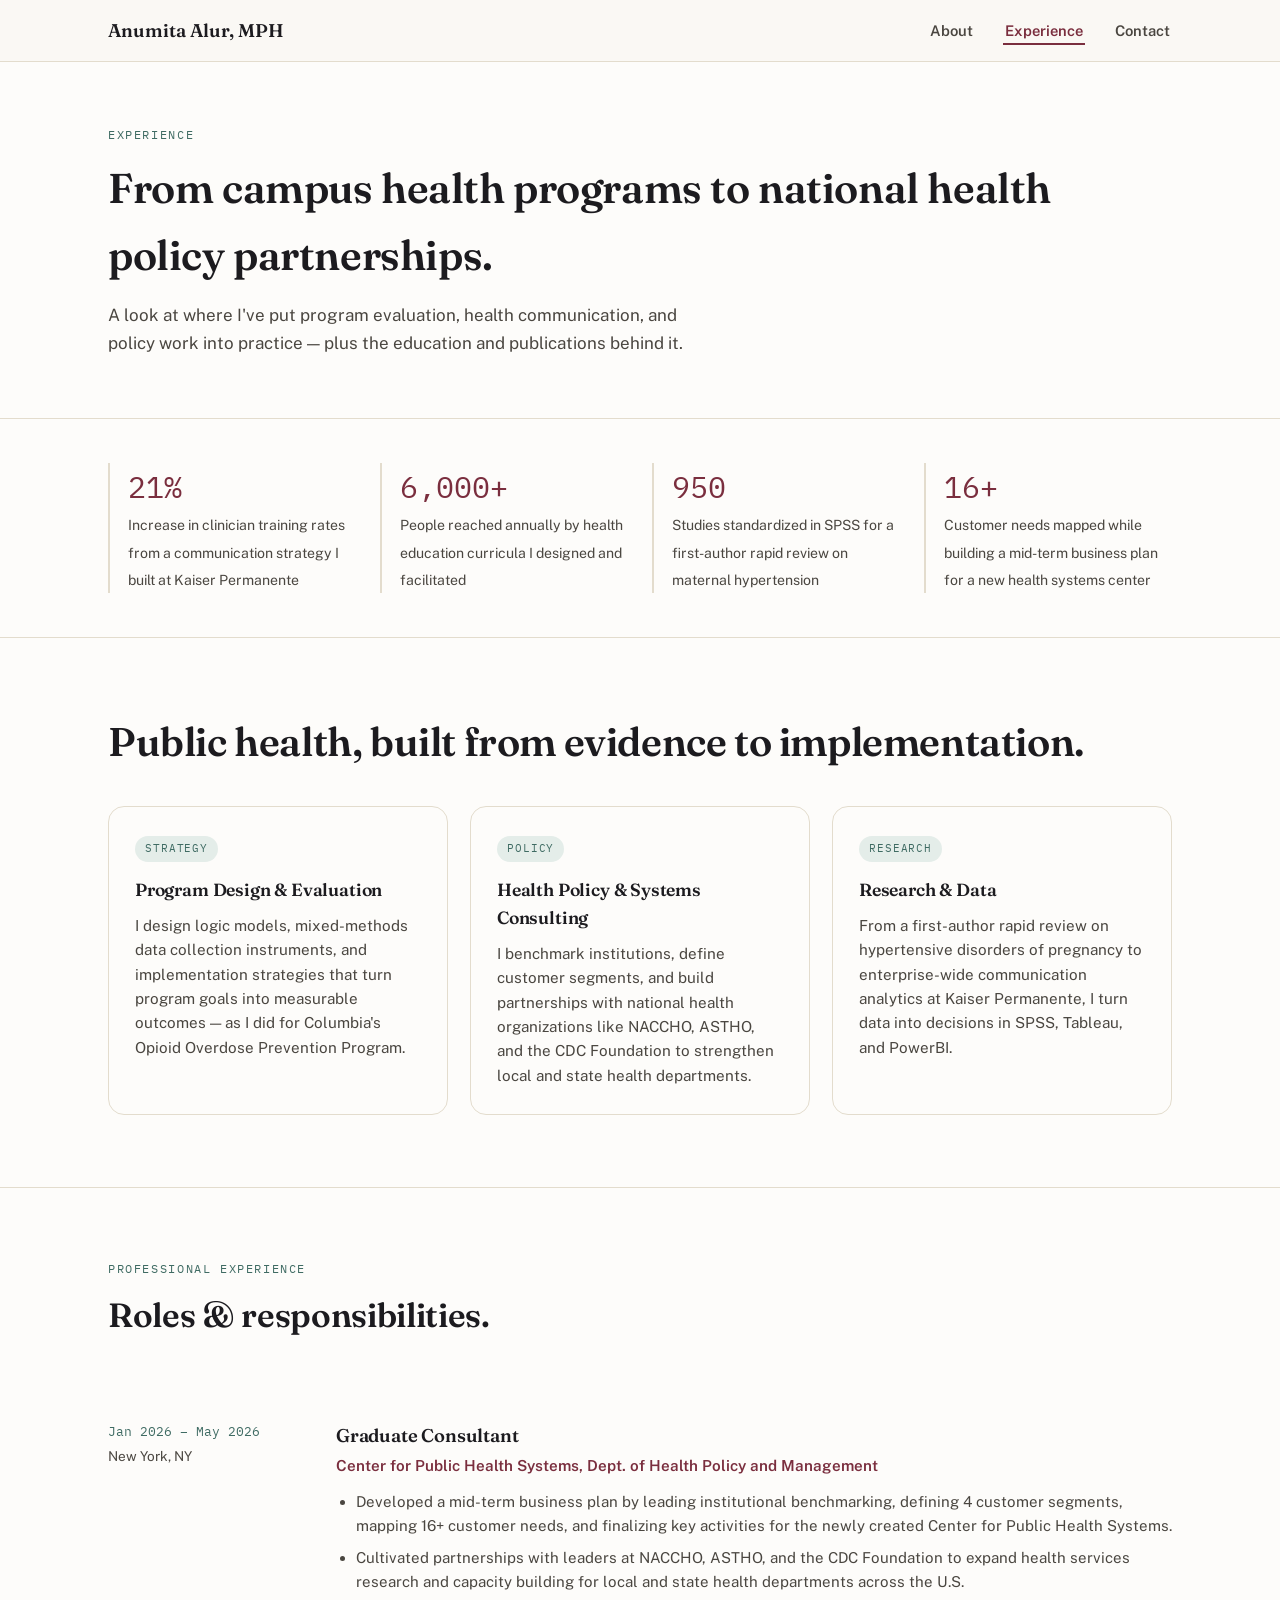
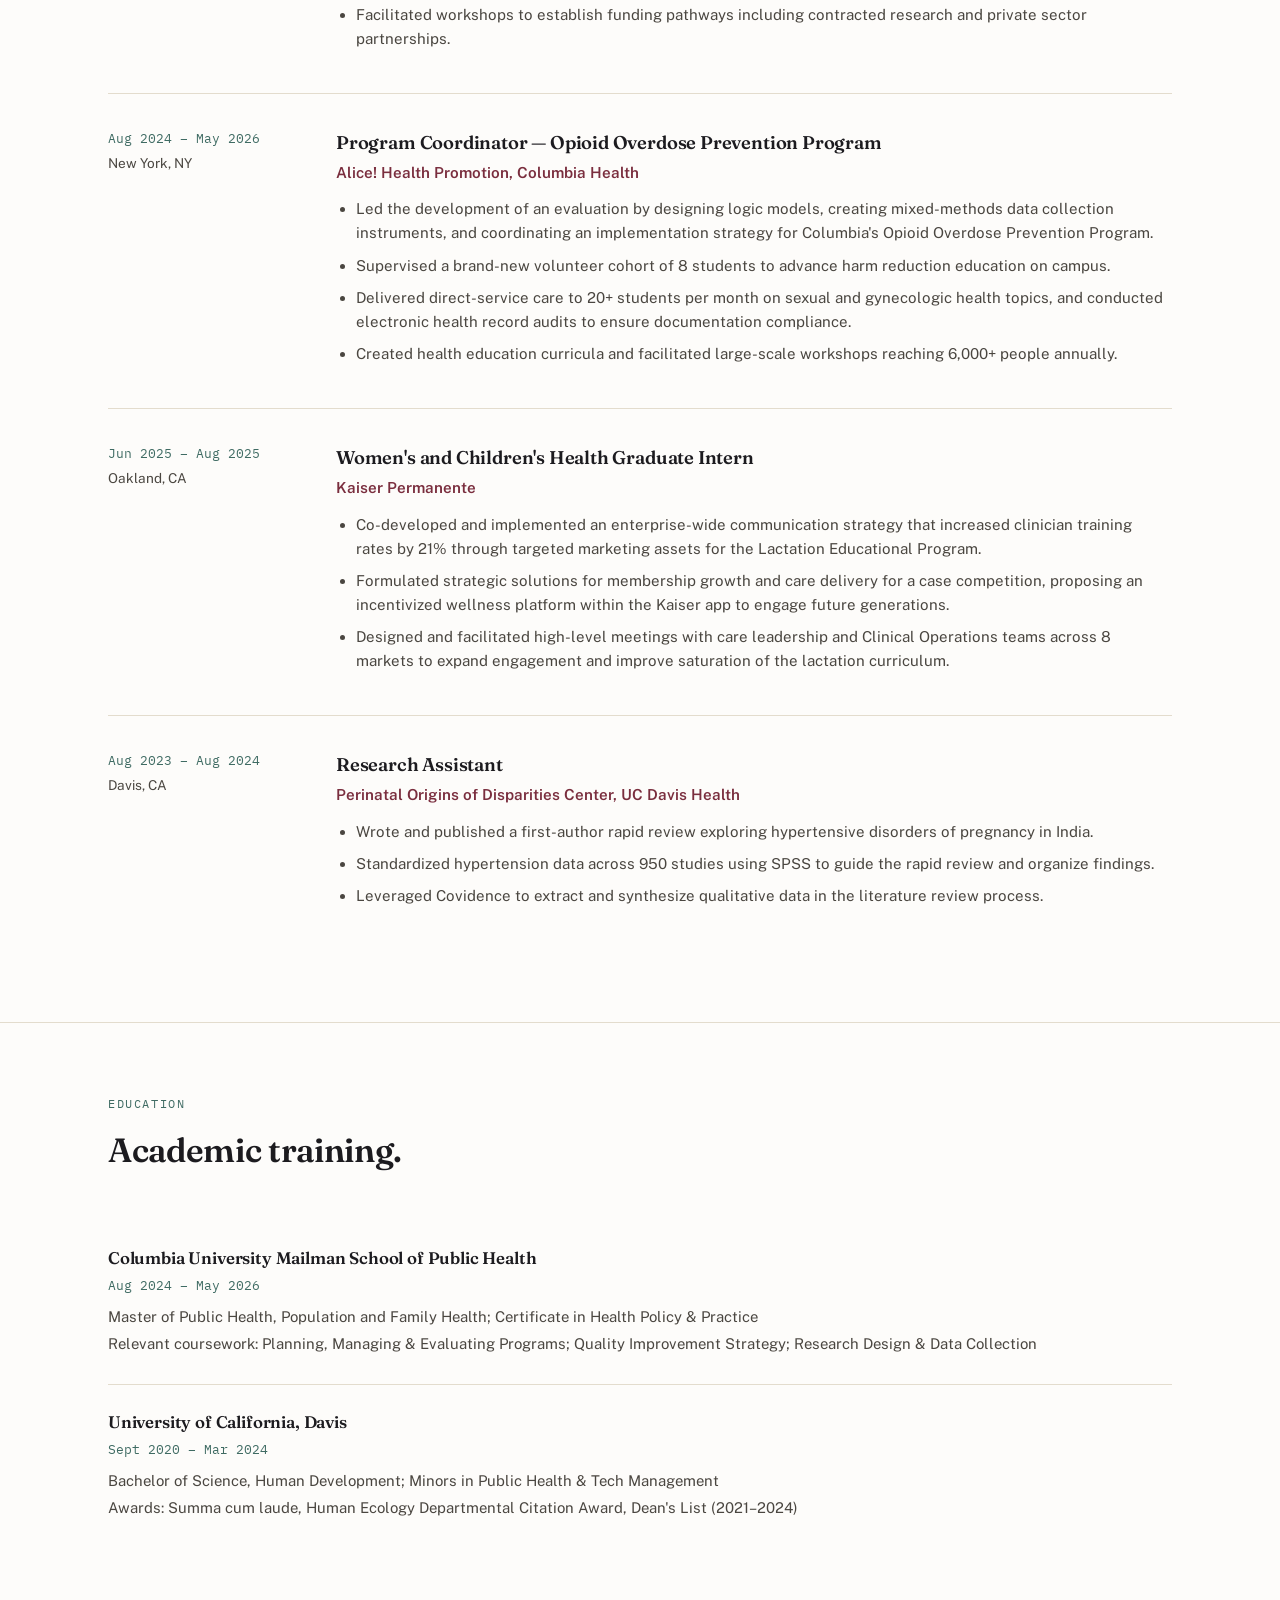
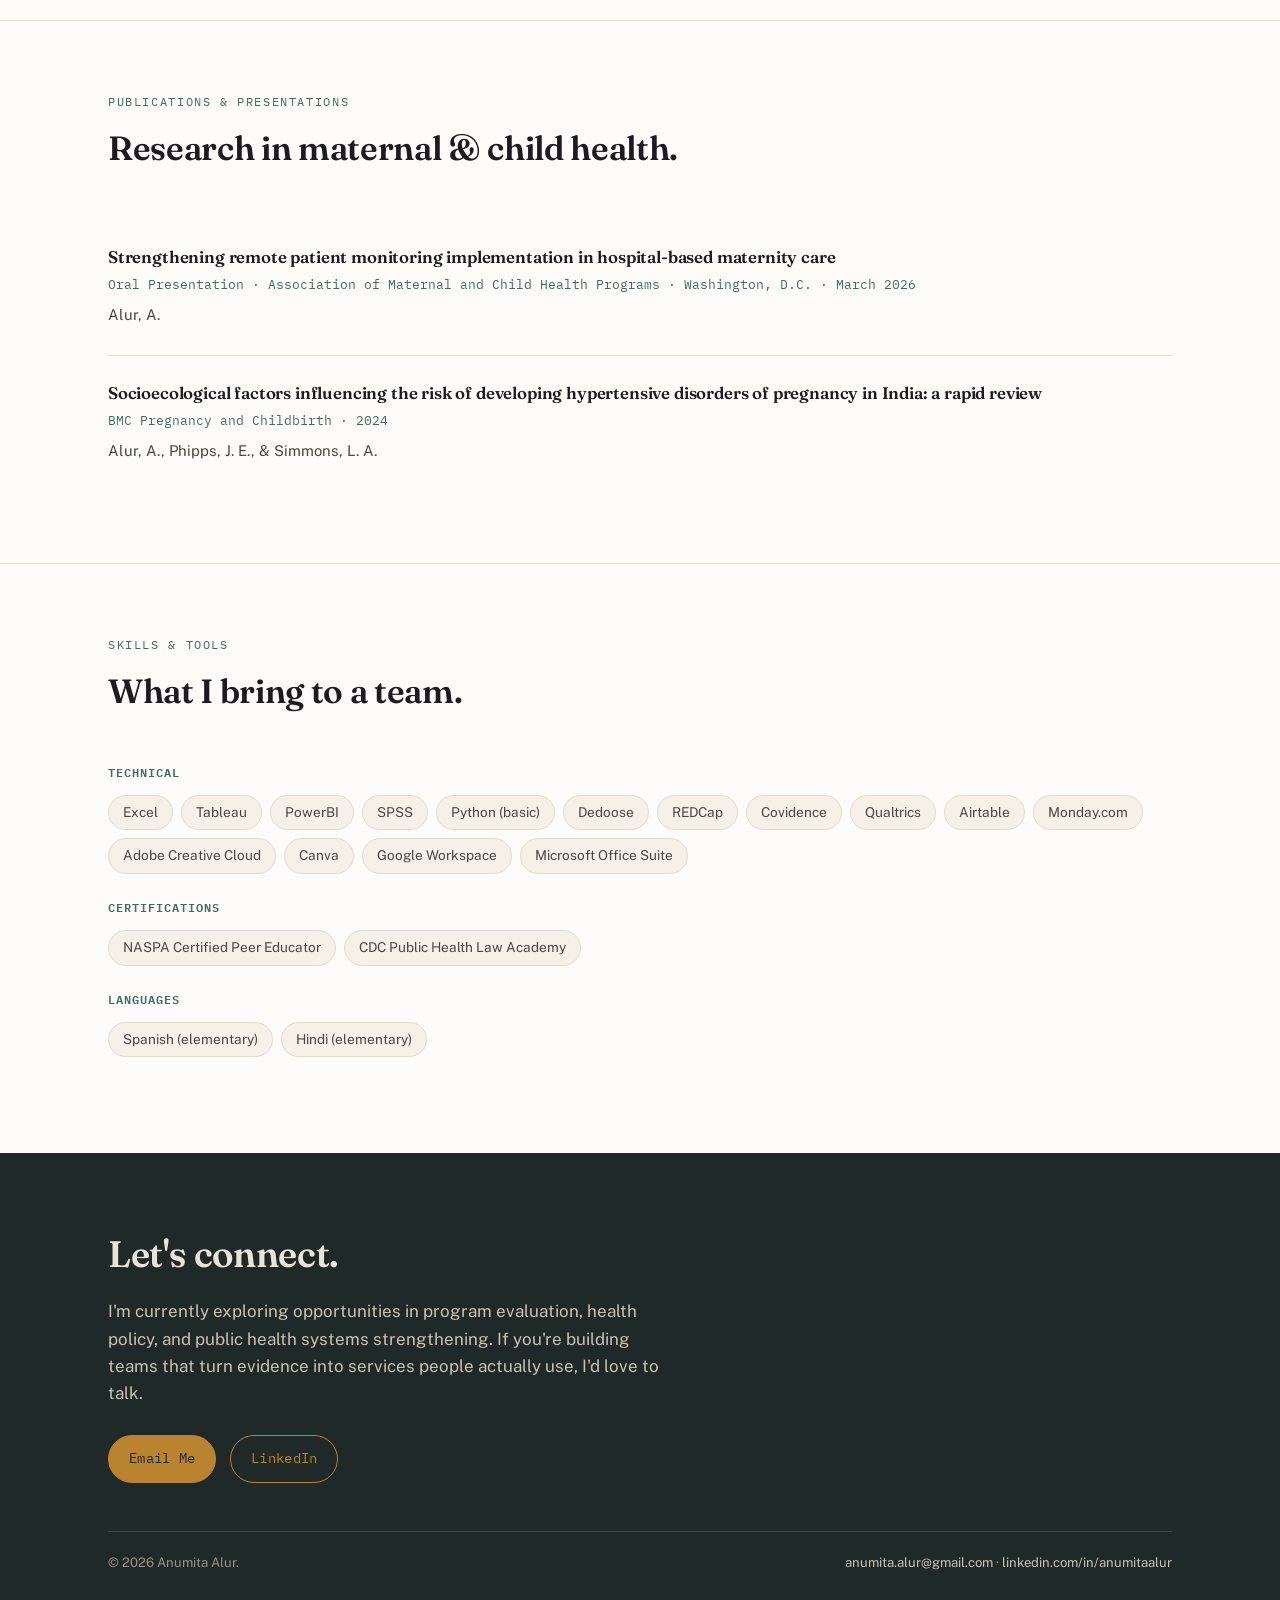
==== experience.html @ 9e7f64c1 "About section changes" ====
<!DOCTYPE html>
<html lang="en">
<head>
<meta charset="UTF-8">
<meta name="viewport" content="width=device-width, initial-scale=1">
<title>Experience | Anumita Alur, MPH</title>
<meta name="description" content="Experience, education, and publications of Anumita Alur, MPH — health policy consulting, program evaluation, and maternal &amp; child health research.">
<link rel="preconnect" href="https://fonts.googleapis.com">
<link href="https://fonts.googleapis.com/css2?family=Fraunces:opsz,wght@9..144,500;9..144,600;9..144,700&family=Public+Sans:wght@400;500;600;700&family=IBM+Plex+Mono:wght@400;500&display=swap" rel="stylesheet">
<link rel="stylesheet" href="styles.css">
</head>
<body>

<header class="site-header">
  <div class="nav-inner">
    <a class="brand" href="index.html">Anumita Alur, MPH</a>
    <button class="nav-toggle" aria-expanded="false" aria-label="Toggle menu">Menu</button>
    <nav class="main-nav" aria-label="Primary">
      <ul>
        <li><a href="index.html">About</a></li>
        <li><a href="experience.html" aria-current="page">Experience</a></li>
        <li><a href="index.html#connect">Contact</a></li>
      </ul>
    </nav>
  </div>
</header>

<main>

  <section class="page-hero">
    <div class="wrap">
      <span class="eyebrow">Experience</span>
      <h1>From campus health programs to national health policy partnerships.</h1>
      <p>A look at where I've put program evaluation, health communication, and policy work into practice — plus the education and publications behind it.</p>
    </div>
  </section>

  <section class="stat-strip">
    <div class="wrap stat-grid">
      <div class="stat">
        <span class="num">21%</span>
        <span class="label">Increase in clinician training rates from a communication strategy I built at Kaiser Permanente</span>
      </div>
      <div class="stat">
        <span class="num">6,000+</span>
        <span class="label">People reached annually by health education curricula I designed and facilitated</span>
      </div>
      <div class="stat">
        <span class="num">950</span>
        <span class="label">Studies standardized in SPSS for a first-author rapid review on maternal hypertension</span>
      </div>
      <div class="stat">
        <span class="num">16+</span>
        <span class="label">Customer needs mapped while building a mid-term business plan for a new health systems center</span>
      </div>
    </div>
  </section>

  <section class="block">
    <div class="wrap">
      <h2 class="section-title">Public health, built from evidence to implementation.</h2>
      <div class="card-grid" style="margin-top:32px;">
        <div class="card">
          <span class="tag">Strategy</span>
          <h3>Program Design &amp; Evaluation</h3>
          <p>I design logic models, mixed-methods data collection instruments, and implementation strategies that turn program goals into measurable outcomes — as I did for Columbia's Opioid Overdose Prevention Program.</p>
        </div>
        <div class="card">
          <span class="tag">Policy</span>
          <h3>Health Policy &amp; Systems Consulting</h3>
          <p>I benchmark institutions, define customer segments, and build partnerships with national health organizations like NACCHO, ASTHO, and the CDC Foundation to strengthen local and state health departments.</p>
        </div>
        <div class="card">
          <span class="tag">Research</span>
          <h3>Research &amp; Data</h3>
          <p>From a first-author rapid review on hypertensive disorders of pregnancy to enterprise-wide communication analytics at Kaiser Permanente, I turn data into decisions in SPSS, Tableau, and PowerBI.</p>
        </div>
      </div>
    </div>
  </section>

  <section class="block">
    <div class="wrap">
      <div class="block-head">
        <span class="eyebrow">Professional Experience</span>
        <h2>Roles &amp; responsibilities.</h2>
      </div>

      <div class="timeline">

        <div class="role">
          <div>
            <div class="when">Jan 2026 – May 2026</div>
            <div class="where">New York, NY</div>
          </div>
          <div>
            <h3>Graduate Consultant</h3>
            <div class="org">Center for Public Health Systems, Dept. of Health Policy and Management</div>
            <ul>
              <li>Developed a mid-term business plan by leading institutional benchmarking, defining 4 customer segments, mapping 16+ customer needs, and finalizing key activities for the newly created Center for Public Health Systems.</li>
              <li>Cultivated partnerships with leaders at NACCHO, ASTHO, and the CDC Foundation to expand health services research and capacity building for local and state health departments across the U.S.</li>
              <li>Facilitated workshops to establish funding pathways including contracted research and private sector partnerships.</li>
            </ul>
          </div>
        </div>

        <div class="role">
          <div>
            <div class="when">Aug 2024 – May 2026</div>
            <div class="where">New York, NY</div>
          </div>
          <div>
            <h3>Program Coordinator — Opioid Overdose Prevention Program</h3>
            <div class="org">Alice! Health Promotion, Columbia Health</div>
            <ul>
              <li>Led the development of an evaluation by designing logic models, creating mixed-methods data collection instruments, and coordinating an implementation strategy for Columbia's Opioid Overdose Prevention Program.</li>
              <li>Supervised a brand-new volunteer cohort of 8 students to advance harm reduction education on campus.</li>
              <li>Delivered direct-service care to 20+ students per month on sexual and gynecologic health topics, and conducted electronic health record audits to ensure documentation compliance.</li>
              <li>Created health education curricula and facilitated large-scale workshops reaching 6,000+ people annually.</li>
            </ul>
          </div>
        </div>

        <div class="role">
          <div>
            <div class="when">Jun 2025 – Aug 2025</div>
            <div class="where">Oakland, CA</div>
          </div>
          <div>
            <h3>Women's and Children's Health Graduate Intern</h3>
            <div class="org">Kaiser Permanente</div>
            <ul>
              <li>Co-developed and implemented an enterprise-wide communication strategy that increased clinician training rates by 21% through targeted marketing assets for the Lactation Educational Program.</li>
              <li>Formulated strategic solutions for membership growth and care delivery for a case competition, proposing an incentivized wellness platform within the Kaiser app to engage future generations.</li>
              <li>Designed and facilitated high-level meetings with care leadership and Clinical Operations teams across 8 markets to expand engagement and improve saturation of the lactation curriculum.</li>
            </ul>
          </div>
        </div>

        <div class="role">
          <div>
            <div class="when">Aug 2023 – Aug 2024</div>
            <div class="where">Davis, CA</div>
          </div>
          <div>
            <h3>Research Assistant</h3>
            <div class="org">Perinatal Origins of Disparities Center, UC Davis Health</div>
            <ul>
              <li>Wrote and published a first-author rapid review exploring hypertensive disorders of pregnancy in India.</li>
              <li>Standardized hypertension data across 950 studies using SPSS to guide the rapid review and organize findings.</li>
              <li>Leveraged Covidence to extract and synthesize qualitative data in the literature review process.</li>
            </ul>
          </div>
        </div>

      </div>
    </div>
  </section>

  <section class="block">
    <div class="wrap">
      <div class="block-head">
        <span class="eyebrow">Education</span>
        <h2>Academic training.</h2>
      </div>

      <div class="edu-card">
        <h3>Columbia University Mailman School of Public Health</h3>
        <div class="meta">Aug 2024 – May 2026</div>
        <p>Master of Public Health, Population and Family Health; Certificate in Health Policy &amp; Practice</p>
        <p>Relevant coursework: Planning, Managing &amp; Evaluating Programs; Quality Improvement Strategy; Research Design &amp; Data Collection</p>
      </div>

      <div class="edu-card">
        <h3>University of California, Davis</h3>
        <div class="meta">Sept 2020 – Mar 2024</div>
        <p>Bachelor of Science, Human Development; Minors in Public Health &amp; Tech Management</p>
        <p>Awards: Summa cum laude, Human Ecology Departmental Citation Award, Dean's List (2021–2024)</p>
      </div>
    </div>
  </section>

  <section class="block">
    <div class="wrap">
      <div class="block-head">
        <span class="eyebrow">Publications &amp; Presentations</span>
        <h2>Research in maternal &amp; child health.</h2>
      </div>

      <div class="pub-card">
        <h3>Strengthening remote patient monitoring implementation in hospital-based maternity care</h3>
        <div class="meta">Oral Presentation · Association of Maternal and Child Health Programs · Washington, D.C. · March 2026</div>
        <p>Alur, A.</p>
      </div>

      <div class="pub-card">
        <h3>Socioecological factors influencing the risk of developing hypertensive disorders of pregnancy in India: a rapid review</h3>
        <div class="meta">BMC Pregnancy and Childbirth · 2024</div>
        <p>Alur, A., Phipps, J. E., &amp; Simmons, L. A.</p>
      </div>
    </div>
  </section>

  <section class="block">
    <div class="wrap">
      <div class="block-head">
        <span class="eyebrow">Skills &amp; Tools</span>
        <h2>What I bring to a team.</h2>
      </div>

      <div class="chip-group">
        <h4>Technical</h4>
        <div class="chips">
          <span class="chip">Excel</span>
          <span class="chip">Tableau</span>
          <span class="chip">PowerBI</span>
          <span class="chip">SPSS</span>
          <span class="chip">Python (basic)</span>
          <span class="chip">Dedoose</span>
          <span class="chip">REDCap</span>
          <span class="chip">Covidence</span>
          <span class="chip">Qualtrics</span>
          <span class="chip">Airtable</span>
          <span class="chip">Monday.com</span>
          <span class="chip">Adobe Creative Cloud</span>
          <span class="chip">Canva</span>
          <span class="chip">Google Workspace</span>
          <span class="chip">Microsoft Office Suite</span>
        </div>
      </div>

      <div class="chip-group">
        <h4>Certifications</h4>
        <div class="chips">
          <span class="chip">NASPA Certified Peer Educator</span>
          <span class="chip">CDC Public Health Law Academy</span>
        </div>
      </div>

      <div class="chip-group">
        <h4>Languages</h4>
        <div class="chips">
          <span class="chip">Spanish (elementary)</span>
          <span class="chip">Hindi (elementary)</span>
        </div>
      </div>
    </div>
  </section>

</main>

<section class="connect" id="connect">
  <div class="wrap">
    <h2>Let's connect.</h2>
    <p>I'm currently exploring opportunities in program evaluation, health policy, and public health systems strengthening. If you're building teams that turn evidence into services people actually use, I'd love to talk.</p>
    <div class="connect-actions">
      <a class="btn solid" href="mailto:anumita.alur@gmail.com">Email Me</a>
      <a class="btn" href="https://www.linkedin.com/in/anumitaalur" target="_blank" rel="noopener">LinkedIn</a>
    </div>
    <div class="foot-bottom">
      <span>© 2026 Anumita Alur.</span>
      <span><a href="mailto:anumita.alur@gmail.com">anumita.alur@gmail.com</a> · <a href="https://www.linkedin.com/in/anumitaalur" target="_blank" rel="noopener">linkedin.com/in/anumitaalur</a></span>
    </div>
  </div>
</section>

<script src="nav.js"></script>
</body>
</html>
---- styles.css ----
/* ============================================================
   Anumita Alur — Portfolio
   Design tokens
   ============================================================ */
:root {
  --paper: #FDFCFA;
  --paper-dim: #F5F1E9;
  --ink: #1C1B1F;
  --ink-soft: #4A4640;
  --berry: #7A2E3E;
  --berry-dark: #5C2230;
  --berry-tint: #F3E3E1;
  --teal: #3F6B63;
  --teal-tint: #E4EDE9;
  --gold: #B9832F;
  --line: #E3DCCD;
  --night: #1F2A28;
  --night-ink: #E9E4D8;

  --display: "Fraunces", Georgia, serif;
  --body: "Public Sans", -apple-system, BlinkMacSystemFont, "Segoe UI", sans-serif;
  --mono: "IBM Plex Mono", ui-monospace, Menlo, monospace;

  --max: 1120px;
}

* { box-sizing: border-box; }
html { scroll-behavior: smooth; }

@media (prefers-reduced-motion: reduce) {
  html { scroll-behavior: auto; }
  * { animation: none !important; transition: none !important; }
}

body {
  margin: 0;
  background: var(--paper);
  color: var(--ink);
  font-family: var(--body);
  font-size: 17px;
  line-height: 1.6;
  -webkit-font-smoothing: antialiased;
}

h1, h2, h3, h4 { font-family: var(--display); margin: 0; font-weight: 600; letter-spacing: -0.01em; }
p { margin: 0 0 1em; }

.section-title {
  font-size: clamp(1.9rem, 3.6vw, 2.5rem);
}
.accent { color: var(--berry); }

a { color: var(--berry); text-decoration: none; }
a:hover { text-decoration: underline; }
img { max-width: 100%; display: block; }

a:focus-visible,
button:focus-visible {
  outline: 2px solid var(--berry);
  outline-offset: 3px;
}

.wrap { max-width: var(--max); margin: 0 auto; padding: 0 28px; }

.eyebrow {
  font-family: var(--mono);
  font-size: 0.72rem;
  letter-spacing: 0.14em;
  text-transform: uppercase;
  color: var(--teal);
  display: block;
  margin-bottom: 0.9em;
}

/* ---------------- Header / Nav ---------------- */
header.site-header {
  position: sticky;
  top: 0;
  z-index: 50;
  background: rgba(250, 248, 244, 0.92);
  backdrop-filter: blur(6px);
  border-bottom: 1px solid var(--line);
}

.nav-inner {
  max-width: var(--max);
  margin: 0 auto;
  padding: 16px 28px;
  display: flex;
  align-items: center;
  justify-content: space-between;
  gap: 24px;
}

.brand {
  font-family: var(--display);
  font-weight: 600;
  font-size: 1.15rem;
  color: var(--ink);
  white-space: nowrap;
}
.brand:hover { text-decoration: none; color: var(--berry); }

nav.main-nav ul {
  list-style: none;
  display: flex;
  gap: 28px;
  margin: 0;
  padding: 0;
  font-size: 0.92rem;
  font-weight: 600;
}
nav.main-nav a {
  color: var(--ink-soft);
  padding: 4px 2px;
  border-bottom: 2px solid transparent;
}
nav.main-nav a:hover,
nav.main-nav a[aria-current="page"] {
  color: var(--berry);
  text-decoration: none;
  border-bottom-color: var(--berry);
}

.nav-toggle {
  display: none;
  background: none;
  border: 1px solid var(--line);
  border-radius: 8px;
  padding: 8px 10px;
  font-family: var(--mono);
  font-size: 0.85rem;
  cursor: pointer;
  color: var(--ink);
}

@media (max-width: 720px) {
  .nav-toggle { display: inline-block; }
  nav.main-nav {
    display: none;
    position: absolute;
    top: 100%;
    left: 0;
    right: 0;
    background: var(--paper);
    border-bottom: 1px solid var(--line);
    padding: 12px 28px 20px;
  }
  nav.main-nav.open { display: block; }
  nav.main-nav ul { flex-direction: column; gap: 14px; }
}

/* ---------------- Buttons ---------------- */
.btn {
  display: inline-flex;
  align-items: center;
  gap: 8px;
  font-family: var(--mono);
  font-size: 0.85rem;
  letter-spacing: 0.02em;
  padding: 12px 20px;
  border-radius: 999px;
  border: 1px solid var(--berry);
  color: var(--berry);
  transition: background 0.15s ease, color 0.15s ease;
}
.btn:hover { background: var(--berry); color: var(--paper); text-decoration: none; }
.btn.solid { background: var(--berry); color: var(--paper); }
.btn.solid:hover { background: var(--berry-dark); border-color: var(--berry-dark); }
.btn.ghost { border-color: var(--line); color: var(--ink); }
.btn.ghost:hover { background: var(--ink); border-color: var(--ink); color: var(--paper); }

/* ---------------- Hero ---------------- */
.hero {
  padding: 88px 0 64px;
  border-bottom: 1px solid var(--line);
}
.hero-grid {
  display: grid;
  grid-template-columns: 1.3fr 0.9fr;
  gap: 56px;
  align-items: center;
}
@media (max-width: 860px) {
  .hero-grid { grid-template-columns: 1fr; }
}
.hero h1 {
  font-size: clamp(2.1rem, 4.2vw, 3.2rem);
  line-height: 1.1;
  margin-bottom: 20px;
}
.hero h1 em { font-style: italic; color: var(--berry); }
.hero p.lede {
  font-size: 1.08rem;
  color: var(--ink-soft);
  max-width: 52ch;
  margin-bottom: 28px;
}
.hero-actions { display: flex; gap: 14px; flex-wrap: wrap; }

.hero-photo {
  position: relative;
  border-radius: 18px;
  overflow: hidden;
  border: 1px solid var(--line);
  aspect-ratio: 4 / 5;
}
.hero-photo img {
  width: 100%;
  height: 100%;
  object-fit: cover;
  object-position: center 20%;
}
.hero-photo-caption {
  position: absolute;
  left: 16px;
  right: 16px;
  bottom: 16px;
  background: rgba(253, 252, 250, 0.72);
  backdrop-filter: blur(8px);
  -webkit-backdrop-filter: blur(8px);
  border: 1px solid rgba(255, 255, 255, 0.4);
  border-radius: 14px;
  padding: 14px 18px;
}
.hero-photo-caption .cap-name {
  font-family: var(--display);
  font-weight: 600;
  font-size: 1rem;
  color: var(--ink);
  margin-bottom: 3px;
}
.hero-photo-caption .cap-meta {
  font-family: var(--mono);
  font-size: 0.72rem;
  letter-spacing: 0.02em;
  color: var(--ink-soft);
}

.hero-card {
  background: var(--paper-dim);
  border: 1px solid var(--line);
  border-radius: 18px;
  padding: 28px;
}
.hero-card .avatar {
  width: 84px;
  height: 84px;
  border-radius: 50%;
  background: var(--berry);
  color: var(--paper);
  font-family: var(--display);
  font-size: 1.7rem;
  display: flex;
  align-items: center;
  justify-content: center;
  margin-bottom: 16px;
}
.hero-card .name { font-family: var(--display); font-size: 1.15rem; margin-bottom: 4px; }
.hero-card .role { color: var(--ink-soft); font-size: 0.92rem; margin-bottom: 18px; }
.hero-card dl { margin: 0; font-size: 0.88rem; }
.hero-card dt { font-family: var(--mono); font-size: 0.7rem; letter-spacing: 0.08em; text-transform: uppercase; color: var(--teal); margin-top: 12px; }
.hero-card dd { margin: 2px 0 0; color: var(--ink-soft); }

/* ---------------- Stat strip ---------------- */
.stat-strip {
  padding: 44px 0;
  border-bottom: 1px solid var(--line);
}
.stat-grid {
  display: grid;
  grid-template-columns: repeat(4, 1fr);
  gap: 24px;
}
@media (max-width: 860px) { .stat-grid { grid-template-columns: repeat(2, 1fr); } }
.stat { border-left: 2px solid var(--line); padding-left: 18px; }
.stat .num { font-family: var(--mono); font-size: 1.9rem; color: var(--berry); display: block; }
.stat .label { color: var(--ink-soft); font-size: 0.88rem; }

/* ---------------- Section shell ---------------- */
section.block { padding: 72px 0; border-bottom: 1px solid var(--line); }
section.block:last-of-type { border-bottom: none; }
.block-head { max-width: 60ch; margin-bottom: 44px; }
.block-head h2 { font-size: clamp(1.5rem, 3vw, 2.1rem); }

/* ---------------- Community collage ---------------- */
.community-grid {
  display: grid;
  grid-template-columns: 1.1fr 0.9fr;
  gap: 48px;
  align-items: center;
}
@media (max-width: 860px) {
  .community-grid { grid-template-columns: 1fr; }
}
.community-photos {
  display: grid;
  grid-template-columns: 1fr 1fr;
  gap: 12px;
}
.community-photos img {
  width: 100%;
  object-fit: cover;
  border-radius: 14px;
  border: 1px solid var(--line);
}
.community-photos img:first-child {
  grid-column: 1 / -1;
  aspect-ratio: 16 / 9;
}
.community-photos img:not(:first-child) {
  aspect-ratio: 1 / 1;
}

/* ---------------- Strengths grid (4-up) ---------------- */
.strength-grid { grid-template-columns: repeat(4, 1fr); }
@media (max-width: 960px) { .strength-grid { grid-template-columns: repeat(2, 1fr); } }
@media (max-width: 560px) { .strength-grid { grid-template-columns: 1fr; } }
.strength-item { display: flex; flex-direction: column; }
.strength-domain {
  font-family: var(--mono);
  font-size: 0.7rem;
  letter-spacing: 0.1em;
  text-transform: uppercase;
  color: var(--teal);
  margin-bottom: 10px;
}
.strength-grid .card {
  background: var(--paper-dim);
  flex: 1;
}

/* ---------------- Card / focus areas ---------------- */
.card-grid {
  display: grid;
  grid-template-columns: repeat(3, 1fr);
  gap: 22px;
}
@media (max-width: 860px) { .card-grid { grid-template-columns: 1fr; } }
.card {
  background: var(--paper);
  border: 1px solid var(--line);
  border-radius: 16px;
  padding: 26px;
}
.card h3 { font-size: 1.1rem; margin-bottom: 10px; }
.card p { color: var(--ink-soft); font-size: 0.95rem; margin-bottom: 0; }
.card .tag {
  font-family: var(--mono);
  font-size: 0.7rem;
  letter-spacing: 0.08em;
  text-transform: uppercase;
  color: var(--teal);
  background: var(--teal-tint);
  padding: 4px 10px;
  border-radius: 999px;
  display: inline-block;
  margin-bottom: 14px;
}

.explore-cards .card {
  background: var(--berry-tint);
  border-color: transparent;
}

/* ---------------- Logic-model flow (signature element) ---------------- */
.logic-flow {
  display: grid;
  grid-template-columns: repeat(4, 1fr);
  gap: 0;
  border: 1px solid var(--line);
  border-radius: 18px;
  overflow: hidden;
  background: var(--paper);
}
@media (max-width: 860px) {
  .logic-flow { grid-template-columns: 1fr; }
}
.logic-stage {
  padding: 28px 24px;
  position: relative;
  border-right: 1px solid var(--line);
  background: var(--teal-tint);
}
.logic-flow .logic-stage:last-child { border-right: none; }
@media (max-width: 860px) {
  .logic-stage { border-right: none; border-bottom: 1px solid var(--line); }
  .logic-flow .logic-stage:last-child { border-bottom: none; }
}
.logic-stage::after {
  content: "→";
  position: absolute;
  right: -13px;
  top: 32px;
  color: var(--gold);
  font-family: var(--mono);
  background: var(--teal-tint);
  z-index: 2;
}
.logic-flow .logic-stage:last-child::after { content: ""; }
@media (max-width: 860px) {
  .logic-stage::after { content: "↓"; right: auto; left: 24px; top: auto; bottom: -13px; }
}
.logic-stage .stage-index {
  font-family: var(--mono);
  font-size: 0.7rem;
  color: var(--gold);
  letter-spacing: 0.1em;
  text-transform: uppercase;
  display: block;
  margin-bottom: 10px;
}
.logic-stage h4 { font-size: 1rem; margin-bottom: 10px; }
.logic-stage ul { margin: 0; padding-left: 18px; font-size: 0.88rem; color: var(--ink-soft); }
.logic-stage li { margin-bottom: 6px; }

/* ---------------- Strength / theme list ---------------- */
.theme-list { display: grid; gap: 18px; }
.theme-row {
  display: grid;
  grid-template-columns: 64px 1fr;
  gap: 20px;
  padding: 18px 0;
  border-bottom: 1px solid var(--line);
}
.theme-row:last-child { border-bottom: none; }
.theme-row .no {
  font-family: var(--mono);
  color: var(--berry);
  font-size: 0.85rem;
  align-self: start;
}
.theme-row h4 { font-size: 1rem; margin-bottom: 6px; }
.theme-row p { color: var(--ink-soft); font-size: 0.93rem; margin: 0; }

/* ---------------- Timeline (experience) ---------------- */
.timeline { display: grid; gap: 0; }
.role {
  display: grid;
  grid-template-columns: 200px 1fr;
  gap: 28px;
  padding: 34px 0;
  border-bottom: 1px solid var(--line);
}
.role:last-child { border-bottom: none; }
@media (max-width: 720px) {
  .role { grid-template-columns: 1fr; gap: 8px; }
}
.role .when {
  font-family: var(--mono);
  font-size: 0.82rem;
  color: var(--teal);
}
.role .where { color: var(--ink-soft); font-size: 0.85rem; margin-top: 4px; }
.role h3 { font-size: 1.15rem; margin-bottom: 4px; }
.role .org { color: var(--berry); font-weight: 600; font-size: 0.95rem; margin-bottom: 12px; }
.role ul { margin: 0; padding-left: 20px; font-size: 0.94rem; color: var(--ink-soft); }
.role li { margin-bottom: 8px; }

/* ---------------- Education / pub cards ---------------- */
.edu-card, .pub-card {
  padding: 24px 0;
  border-bottom: 1px solid var(--line);
}
.edu-card:last-child, .pub-card:last-child { border-bottom: none; }
.edu-card h3, .pub-card h3 { font-size: 1.05rem; margin-bottom: 4px; }
.edu-card .meta, .pub-card .meta { font-family: var(--mono); font-size: 0.8rem; color: var(--teal); margin-bottom: 8px; }
.edu-card p, .pub-card p { color: var(--ink-soft); font-size: 0.93rem; margin-bottom: 4px; }

/* ---------------- Skill chips ---------------- */
.chip-group { margin-bottom: 24px; }
.chip-group h4 { font-family: var(--mono); font-size: 0.78rem; letter-spacing: 0.08em; text-transform: uppercase; color: var(--teal); margin-bottom: 12px; }
.chips { display: flex; flex-wrap: wrap; gap: 8px; }
.chip {
  font-size: 0.85rem;
  padding: 6px 14px;
  border: 1px solid var(--line);
  border-radius: 999px;
  color: var(--ink-soft);
  background: var(--paper-dim);
}

/* ---------------- Quote ---------------- */
.quote-block {
  background: var(--berry-tint);
  border-radius: 20px;
  padding: 44px 40px;
  text-align: center;
}
.quote-block blockquote {
  font-family: var(--display);
  font-size: clamp(1.15rem, 2.4vw, 1.5rem);
  font-style: italic;
  color: var(--berry-dark);
  max-width: 62ch;
  margin: 0 auto 16px;
}
.quote-block cite { font-family: var(--mono); font-size: 0.82rem; color: var(--ink-soft); font-style: normal; }

/* ---------------- Connect / footer ---------------- */
.connect {
  background: var(--night);
  color: var(--night-ink);
  padding: 72px 0 32px;
}
.connect h2 { color: var(--night-ink); font-size: clamp(1.6rem, 3.4vw, 2.3rem); margin-bottom: 14px; }
.connect p { color: #C8C2B4; max-width: 56ch; margin-bottom: 28px; }
.connect .btn { border-color: var(--gold); color: var(--gold); }
.connect .btn:hover { background: var(--gold); color: var(--night); }
.connect .btn.solid { background: var(--gold); color: var(--night); border-color: var(--gold); }
.connect .btn.solid:hover { background: #d6a545; }
.connect-actions { display: flex; gap: 14px; flex-wrap: wrap; margin-bottom: 48px; }
.foot-bottom {
  border-top: 1px solid #364541;
  padding-top: 20px;
  display: flex;
  justify-content: space-between;
  flex-wrap: wrap;
  gap: 12px;
  font-size: 0.82rem;
  color: #9A9384;
}
.foot-bottom a { color: #C8C2B4; }

/* ---------------- Page header (non-home pages) ---------------- */
.page-hero {
  padding: 64px 0 44px;
  border-bottom: 1px solid var(--line);
}
.page-hero h1 { font-size: clamp(1.9rem, 4vw, 2.6rem); margin-bottom: 14px; }
.page-hero p { color: var(--ink-soft); max-width: 60ch; }
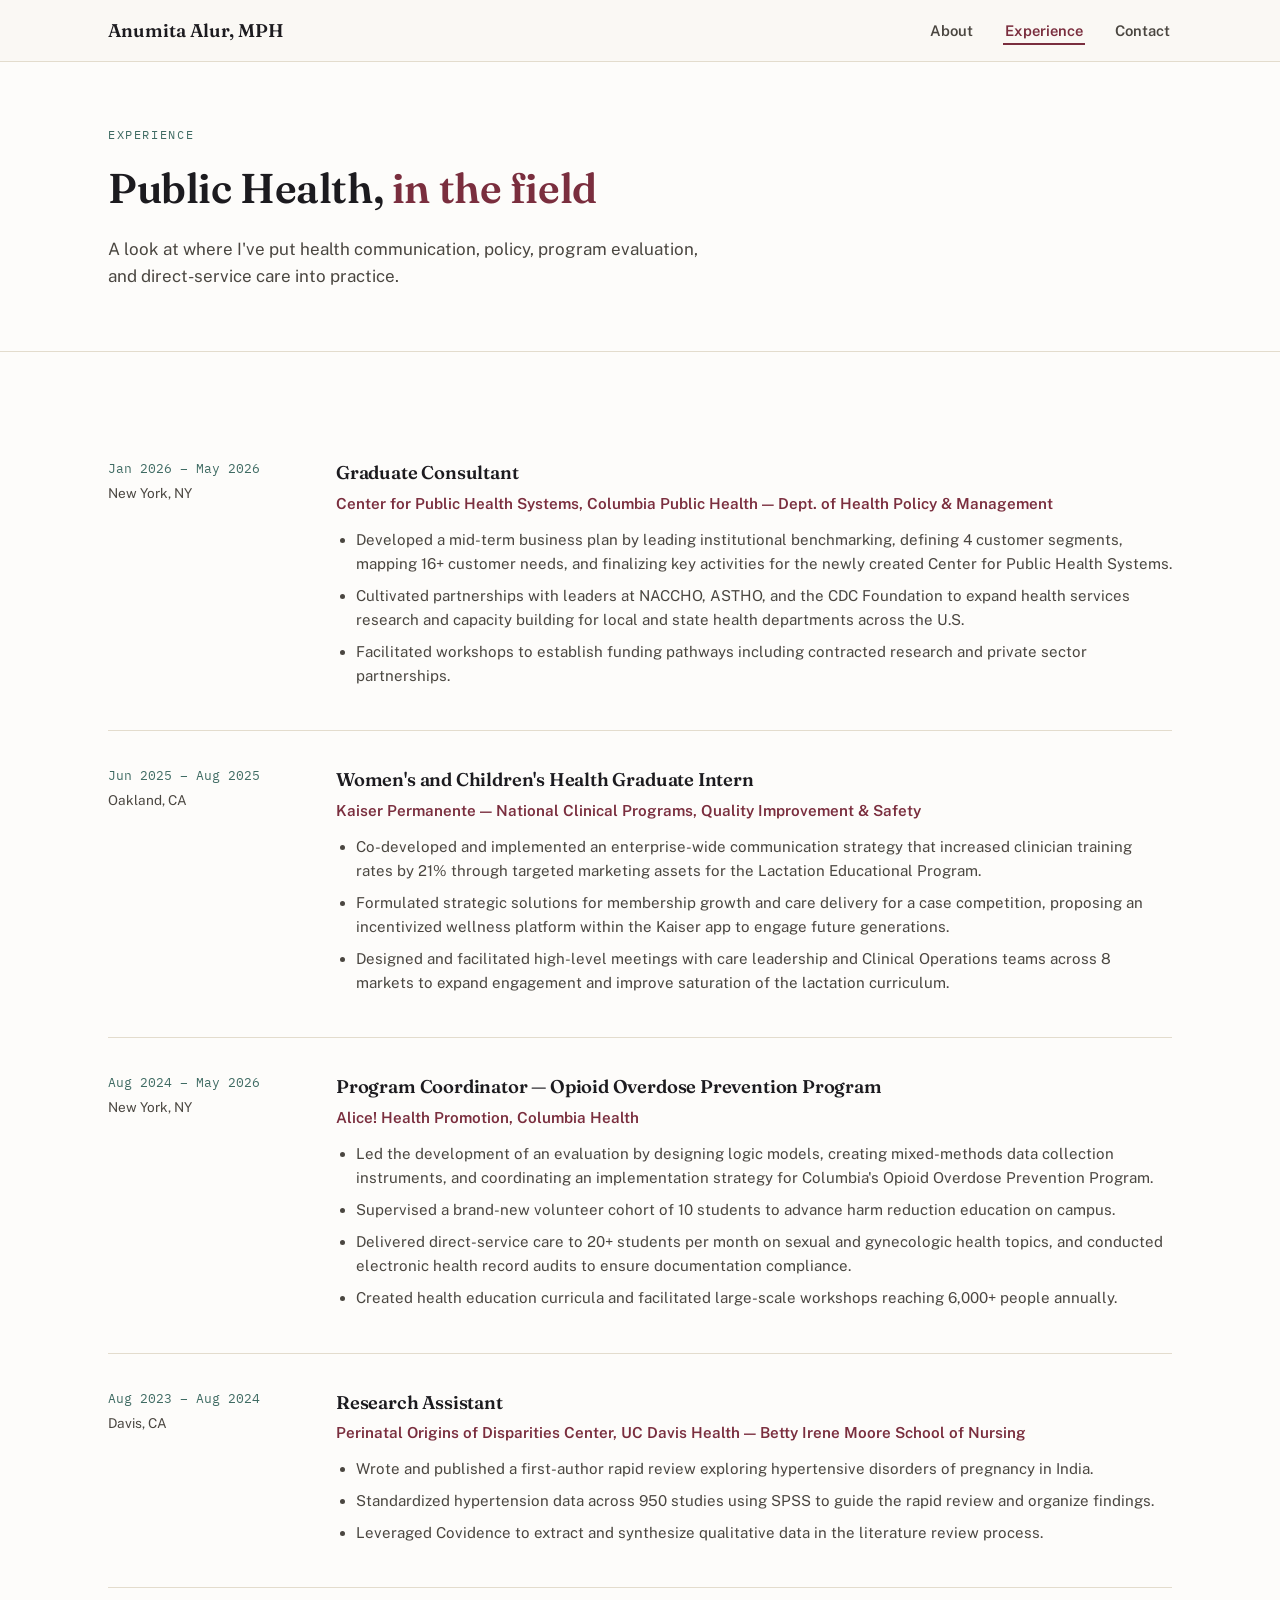
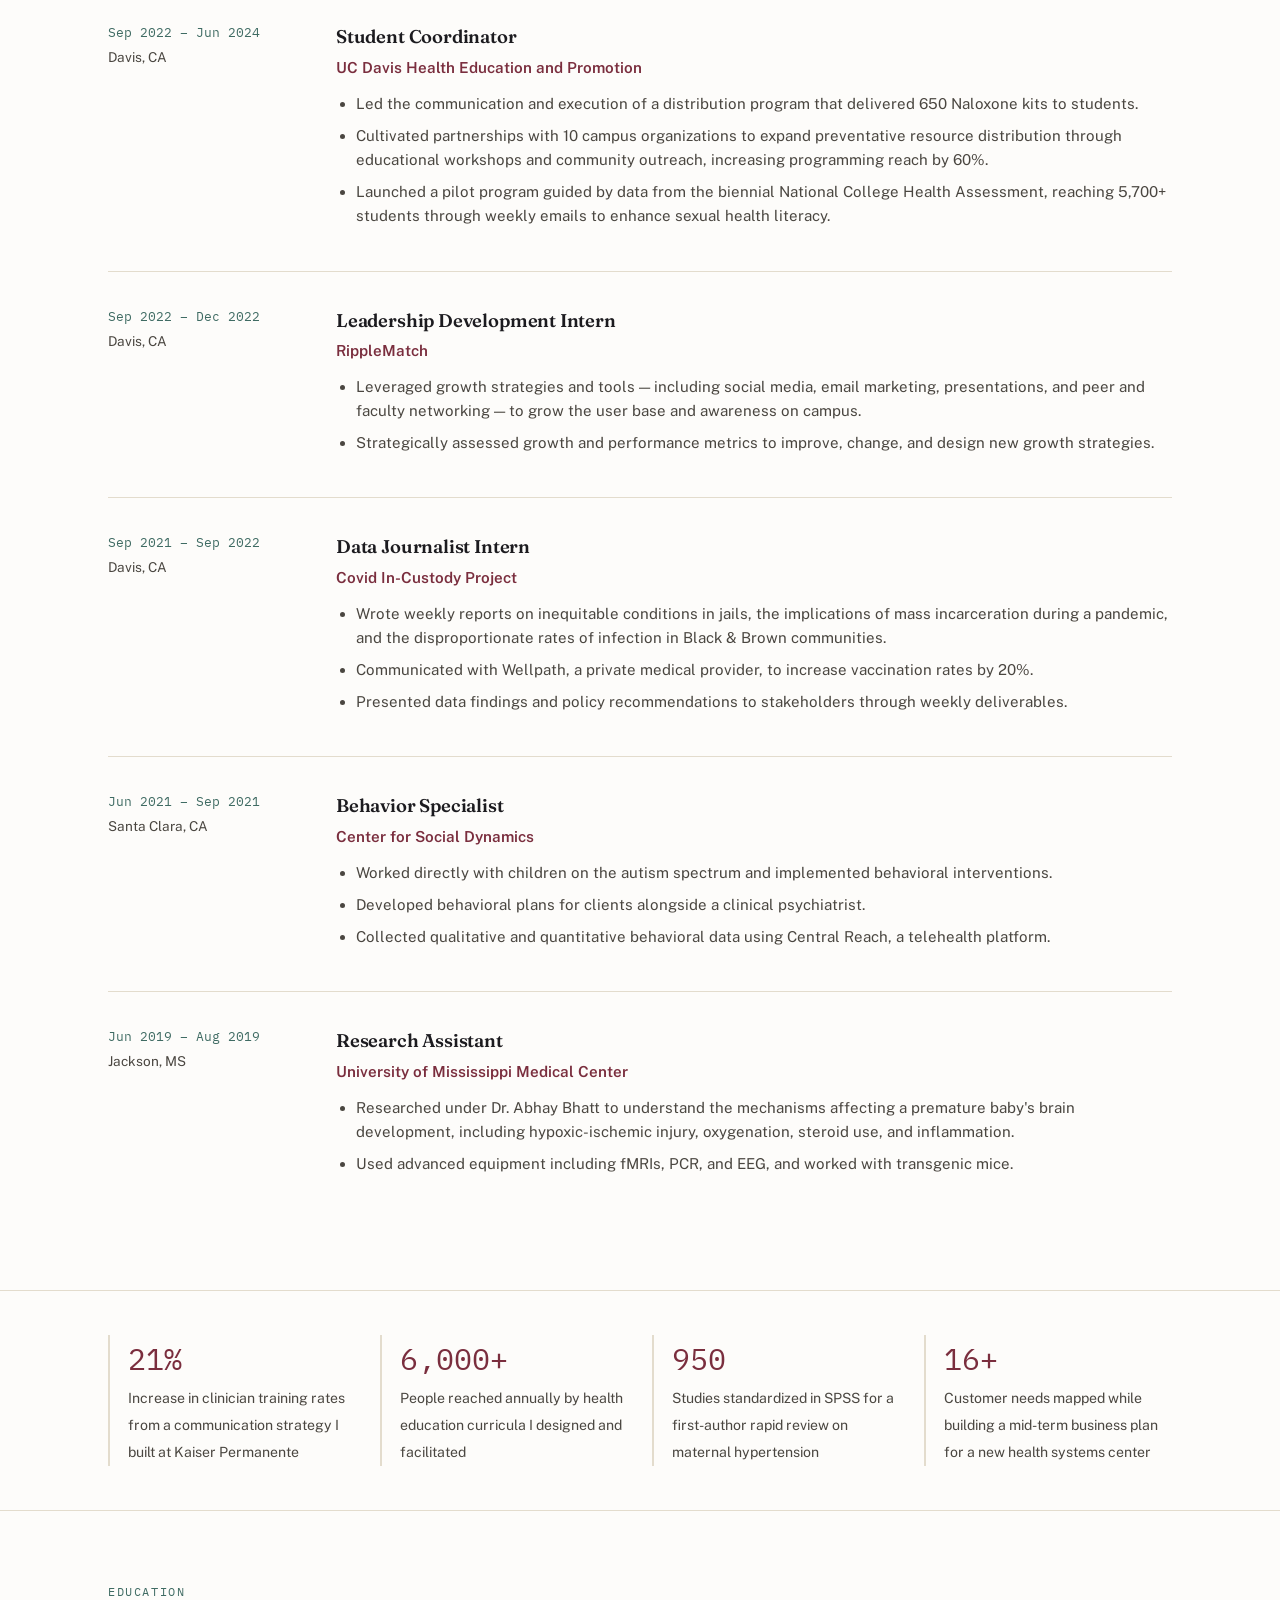
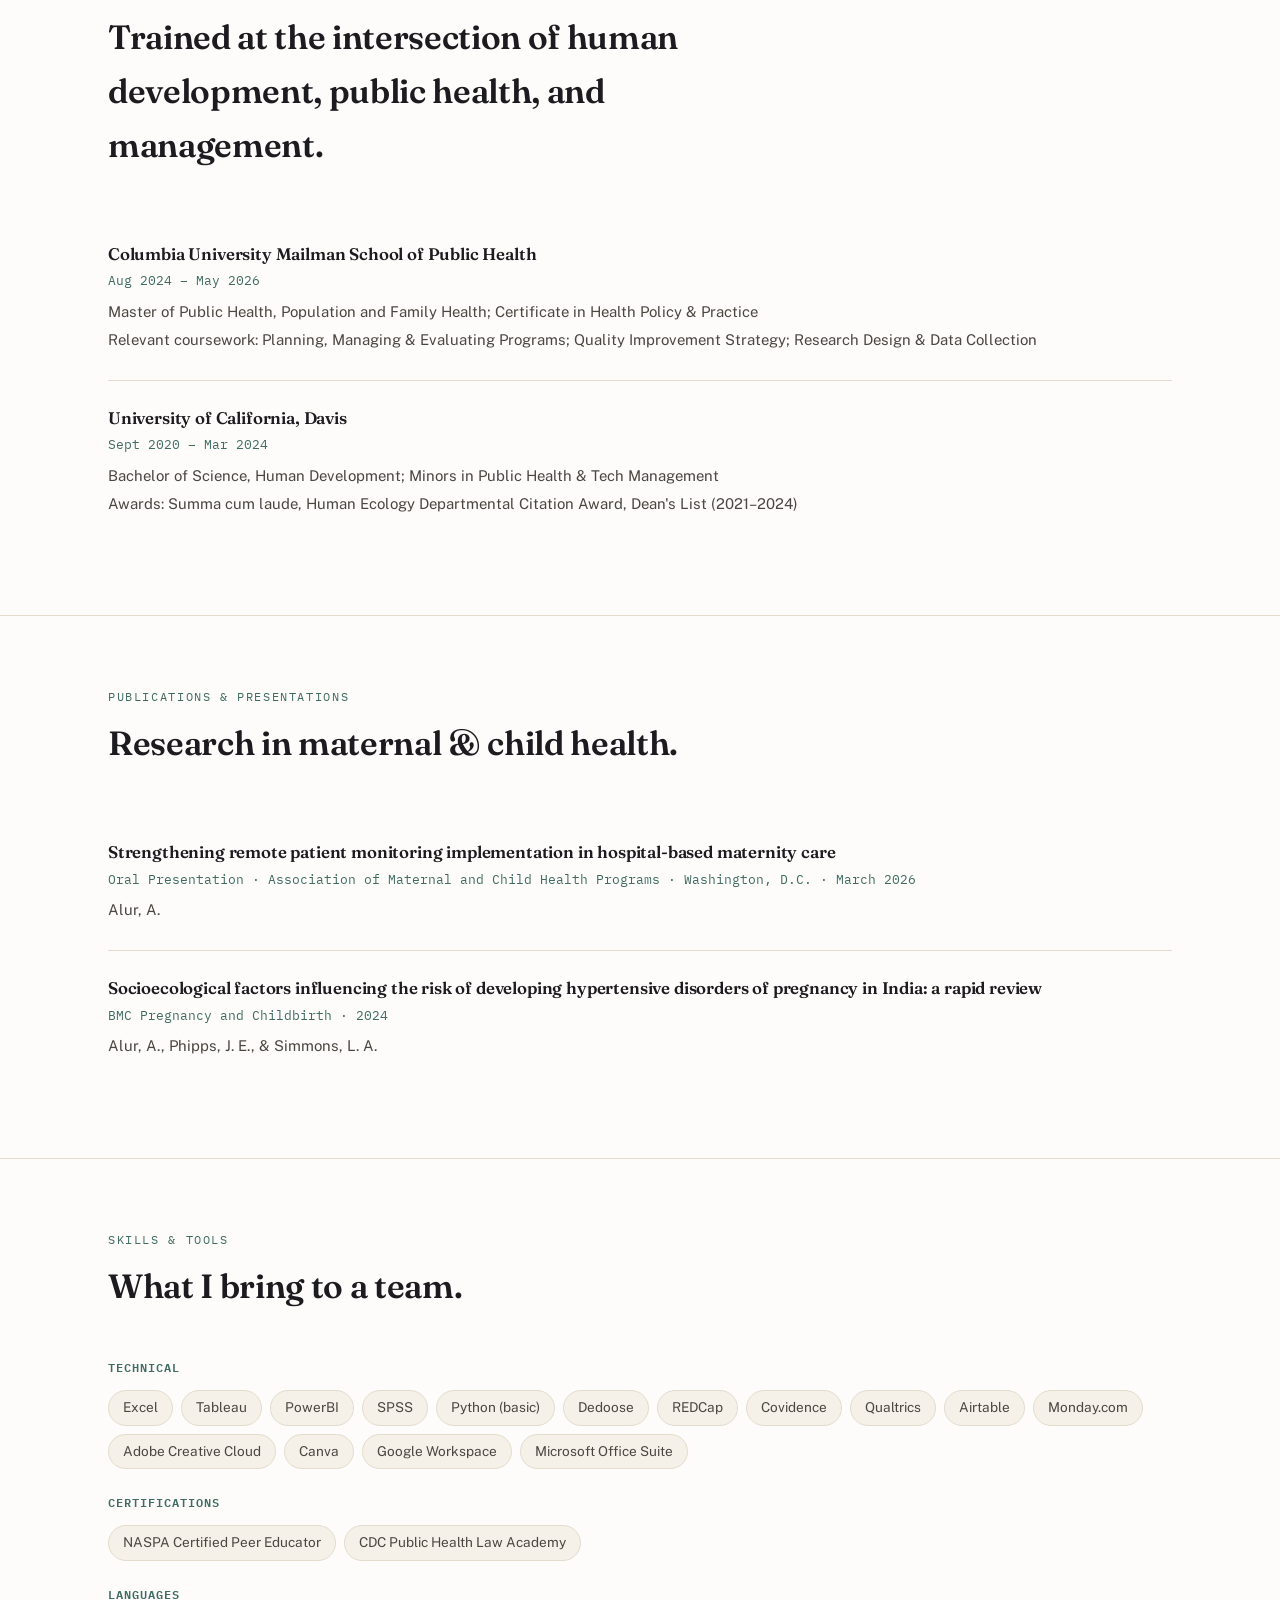
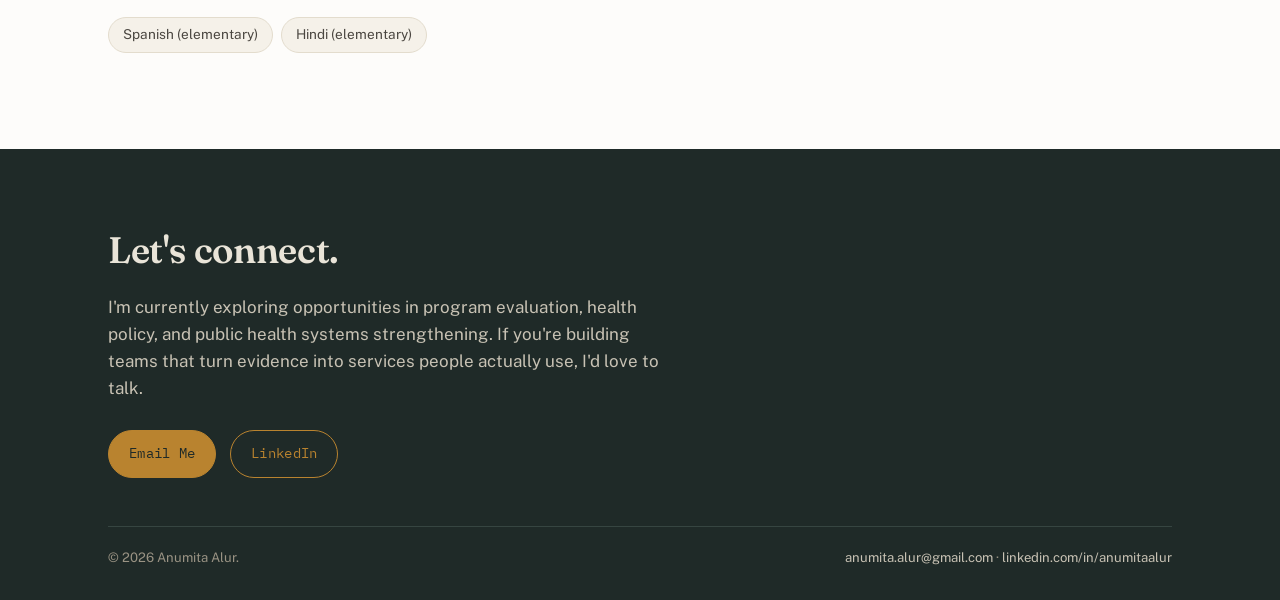
==== commit 1101d226: "experience" ====
--- a/experience.html
+++ b/experience.html
@@ -30,8 +30,159 @@
   <section class="page-hero">
     <div class="wrap">
       <span class="eyebrow">Experience</span>
-      <h1>From campus health programs to national health policy partnerships.</h1>
-      <p>A look at where I've put program evaluation, health communication, and policy work into practice — plus the education and publications behind it.</p>
+      <h1>Public Health, <span class="accent">in the field</span></h1>
+      <p>A look at where I've put health communication, policy, program evaluation, and direct-service care into practice.</p>
+    </div>
+  </section>
+
+  <section class="block">
+    <div class="wrap">
+      <div class="timeline">
+
+        <div class="role">
+          <div>
+            <div class="when">Jan 2026 – May 2026</div>
+            <div class="where">New York, NY</div>
+          </div>
+          <div>
+            <h3>Graduate Consultant</h3>
+            <div class="org">Center for Public Health Systems, Columbia Public Health — Dept. of Health Policy &amp; Management</div>
+            <ul>
+              <li>Developed a mid-term business plan by leading institutional benchmarking, defining 4 customer segments, mapping 16+ customer needs, and finalizing key activities for the newly created Center for Public Health Systems.</li>
+              <li>Cultivated partnerships with leaders at NACCHO, ASTHO, and the CDC Foundation to expand health services research and capacity building for local and state health departments across the U.S.</li>
+              <li>Facilitated workshops to establish funding pathways including contracted research and private sector partnerships.</li>
+            </ul>
+          </div>
+        </div>
+
+        <div class="role">
+          <div>
+            <div class="when">Jun 2025 – Aug 2025</div>
+            <div class="where">Oakland, CA</div>
+          </div>
+          <div>
+            <h3>Women's and Children's Health Graduate Intern</h3>
+            <div class="org">Kaiser Permanente — National Clinical Programs, Quality Improvement &amp; Safety</div>
+            <ul>
+              <li>Co-developed and implemented an enterprise-wide communication strategy that increased clinician training rates by 21% through targeted marketing assets for the Lactation Educational Program.</li>
+              <li>Formulated strategic solutions for membership growth and care delivery for a case competition, proposing an incentivized wellness platform within the Kaiser app to engage future generations.</li>
+              <li>Designed and facilitated high-level meetings with care leadership and Clinical Operations teams across 8 markets to expand engagement and improve saturation of the lactation curriculum.</li>
+            </ul>
+          </div>
+        </div>
+
+        <div class="role">
+          <div>
+            <div class="when">Aug 2024 – May 2026</div>
+            <div class="where">New York, NY</div>
+          </div>
+          <div>
+            <h3>Program Coordinator — Opioid Overdose Prevention Program</h3>
+            <div class="org">Alice! Health Promotion, Columbia Health</div>
+            <ul>
+              <li>Led the development of an evaluation by designing logic models, creating mixed-methods data collection instruments, and coordinating an implementation strategy for Columbia's Opioid Overdose Prevention Program.</li>
+              <li>Supervised a brand-new volunteer cohort of 10 students to advance harm reduction education on campus.</li>
+              <li>Delivered direct-service care to 20+ students per month on sexual and gynecologic health topics, and conducted electronic health record audits to ensure documentation compliance.</li>
+              <li>Created health education curricula and facilitated large-scale workshops reaching 6,000+ people annually.</li>
+            </ul>
+          </div>
+        </div>
+
+        <div class="role">
+          <div>
+            <div class="when">Aug 2023 – Aug 2024</div>
+            <div class="where">Davis, CA</div>
+          </div>
+          <div>
+            <h3>Research Assistant</h3>
+            <div class="org">Perinatal Origins of Disparities Center, UC Davis Health — Betty Irene Moore School of Nursing</div>
+            <ul>
+              <li>Wrote and published a first-author rapid review exploring hypertensive disorders of pregnancy in India.</li>
+              <li>Standardized hypertension data across 950 studies using SPSS to guide the rapid review and organize findings.</li>
+              <li>Leveraged Covidence to extract and synthesize qualitative data in the literature review process.</li>
+            </ul>
+          </div>
+        </div>
+
+        <div class="role">
+          <div>
+            <div class="when">Sep 2022 – Jun 2024</div>
+            <div class="where">Davis, CA</div>
+          </div>
+          <div>
+            <h3>Student Coordinator</h3>
+            <div class="org">UC Davis Health Education and Promotion</div>
+            <ul>
+              <li>Led the communication and execution of a distribution program that delivered 650 Naloxone kits to students.</li>
+              <li>Cultivated partnerships with 10 campus organizations to expand preventative resource distribution through educational workshops and community outreach, increasing programming reach by 60%.</li>
+              <li>Launched a pilot program guided by data from the biennial National College Health Assessment, reaching 5,700+ students through weekly emails to enhance sexual health literacy.</li>
+            </ul>
+          </div>
+        </div>
+
+        <div class="role">
+          <div>
+            <div class="when">Sep 2022 – Dec 2022</div>
+            <div class="where">Davis, CA</div>
+          </div>
+          <div>
+            <h3>Leadership Development Intern</h3>
+            <div class="org">RippleMatch</div>
+            <ul>
+              <li>Leveraged growth strategies and tools — including social media, email marketing, presentations, and peer and faculty networking — to grow the user base and awareness on campus.</li>
+              <li>Strategically assessed growth and performance metrics to improve, change, and design new growth strategies.</li>
+            </ul>
+          </div>
+        </div>
+
+        <div class="role">
+          <div>
+            <div class="when">Sep 2021 – Sep 2022</div>
+            <div class="where">Davis, CA</div>
+          </div>
+          <div>
+            <h3>Data Journalist Intern</h3>
+            <div class="org">Covid In-Custody Project</div>
+            <ul>
+              <li>Wrote weekly reports on inequitable conditions in jails, the implications of mass incarceration during a pandemic, and the disproportionate rates of infection in Black &amp; Brown communities.</li>
+              <li>Communicated with Wellpath, a private medical provider, to increase vaccination rates by 20%.</li>
+              <li>Presented data findings and policy recommendations to stakeholders through weekly deliverables.</li>
+            </ul>
+          </div>
+        </div>
+
+        <div class="role">
+          <div>
+            <div class="when">Jun 2021 – Sep 2021</div>
+            <div class="where">Santa Clara, CA</div>
+          </div>
+          <div>
+            <h3>Behavior Specialist</h3>
+            <div class="org">Center for Social Dynamics</div>
+            <ul>
+              <li>Worked directly with children on the autism spectrum and implemented behavioral interventions.</li>
+              <li>Developed behavioral plans for clients alongside a clinical psychiatrist.</li>
+              <li>Collected qualitative and quantitative behavioral data using Central Reach, a telehealth platform.</li>
+            </ul>
+          </div>
+        </div>
+
+        <div class="role">
+          <div>
+            <div class="when">Jun 2019 – Aug 2019</div>
+            <div class="where">Jackson, MS</div>
+          </div>
+          <div>
+            <h3>Research Assistant</h3>
+            <div class="org">University of Mississippi Medical Center</div>
+            <ul>
+              <li>Researched under Dr. Abhay Bhatt to understand the mechanisms affecting a premature baby's brain development, including hypoxic-ischemic injury, oxygenation, steroid use, and inflammation.</li>
+              <li>Used advanced equipment including fMRIs, PCR, and EEG, and worked with transgenic mice.</li>
+            </ul>
+          </div>
+        </div>
+
+      </div>
     </div>
   </section>
 
@@ -58,110 +209,9 @@
 
   <section class="block">
     <div class="wrap">
-      <h2 class="section-title">Public health, built from evidence to implementation.</h2>
-      <div class="card-grid" style="margin-top:32px;">
-        <div class="card">
-          <span class="tag">Strategy</span>
-          <h3>Program Design &amp; Evaluation</h3>
-          <p>I design logic models, mixed-methods data collection instruments, and implementation strategies that turn program goals into measurable outcomes — as I did for Columbia's Opioid Overdose Prevention Program.</p>
-        </div>
-        <div class="card">
-          <span class="tag">Policy</span>
-          <h3>Health Policy &amp; Systems Consulting</h3>
-          <p>I benchmark institutions, define customer segments, and build partnerships with national health organizations like NACCHO, ASTHO, and the CDC Foundation to strengthen local and state health departments.</p>
-        </div>
-        <div class="card">
-          <span class="tag">Research</span>
-          <h3>Research &amp; Data</h3>
-          <p>From a first-author rapid review on hypertensive disorders of pregnancy to enterprise-wide communication analytics at Kaiser Permanente, I turn data into decisions in SPSS, Tableau, and PowerBI.</p>
-        </div>
-      </div>
-    </div>
-  </section>
-
-  <section class="block">
-    <div class="wrap">
-      <div class="block-head">
-        <span class="eyebrow">Professional Experience</span>
-        <h2>Roles &amp; responsibilities.</h2>
-      </div>
-
-      <div class="timeline">
-
-        <div class="role">
-          <div>
-            <div class="when">Jan 2026 – May 2026</div>
-            <div class="where">New York, NY</div>
-          </div>
-          <div>
-            <h3>Graduate Consultant</h3>
-            <div class="org">Center for Public Health Systems, Dept. of Health Policy and Management</div>
-            <ul>
-              <li>Developed a mid-term business plan by leading institutional benchmarking, defining 4 customer segments, mapping 16+ customer needs, and finalizing key activities for the newly created Center for Public Health Systems.</li>
-              <li>Cultivated partnerships with leaders at NACCHO, ASTHO, and the CDC Foundation to expand health services research and capacity building for local and state health departments across the U.S.</li>
-              <li>Facilitated workshops to establish funding pathways including contracted research and private sector partnerships.</li>
-            </ul>
-          </div>
-        </div>
-
-        <div class="role">
-          <div>
-            <div class="when">Aug 2024 – May 2026</div>
-            <div class="where">New York, NY</div>
-          </div>
-          <div>
-            <h3>Program Coordinator — Opioid Overdose Prevention Program</h3>
-            <div class="org">Alice! Health Promotion, Columbia Health</div>
-            <ul>
-              <li>Led the development of an evaluation by designing logic models, creating mixed-methods data collection instruments, and coordinating an implementation strategy for Columbia's Opioid Overdose Prevention Program.</li>
-              <li>Supervised a brand-new volunteer cohort of 8 students to advance harm reduction education on campus.</li>
-              <li>Delivered direct-service care to 20+ students per month on sexual and gynecologic health topics, and conducted electronic health record audits to ensure documentation compliance.</li>
-              <li>Created health education curricula and facilitated large-scale workshops reaching 6,000+ people annually.</li>
-            </ul>
-          </div>
-        </div>
-
-        <div class="role">
-          <div>
-            <div class="when">Jun 2025 – Aug 2025</div>
-            <div class="where">Oakland, CA</div>
-          </div>
-          <div>
-            <h3>Women's and Children's Health Graduate Intern</h3>
-            <div class="org">Kaiser Permanente</div>
-            <ul>
-              <li>Co-developed and implemented an enterprise-wide communication strategy that increased clinician training rates by 21% through targeted marketing assets for the Lactation Educational Program.</li>
-              <li>Formulated strategic solutions for membership growth and care delivery for a case competition, proposing an incentivized wellness platform within the Kaiser app to engage future generations.</li>
-              <li>Designed and facilitated high-level meetings with care leadership and Clinical Operations teams across 8 markets to expand engagement and improve saturation of the lactation curriculum.</li>
-            </ul>
-          </div>
-        </div>
-
-        <div class="role">
-          <div>
-            <div class="when">Aug 2023 – Aug 2024</div>
-            <div class="where">Davis, CA</div>
-          </div>
-          <div>
-            <h3>Research Assistant</h3>
-            <div class="org">Perinatal Origins of Disparities Center, UC Davis Health</div>
-            <ul>
-              <li>Wrote and published a first-author rapid review exploring hypertensive disorders of pregnancy in India.</li>
-              <li>Standardized hypertension data across 950 studies using SPSS to guide the rapid review and organize findings.</li>
-              <li>Leveraged Covidence to extract and synthesize qualitative data in the literature review process.</li>
-            </ul>
-          </div>
-        </div>
-
-      </div>
-    </div>
-  </section>
-
-  <section class="block">
-    <div class="wrap">
       <div class="block-head">
         <span class="eyebrow">Education</span>
-        <h2>Academic training.</h2>
+        <h2>Trained at the intersection of human development, public health, and management.</h2>
       </div>
 
       <div class="edu-card">
--- a/styles.css
+++ b/styles.css
@@ -313,9 +313,9 @@
 }
 
 /* ---------------- Strengths grid (4-up) ---------------- */
-.strength-grid { grid-template-columns: repeat(4, 1fr); }
-@media (max-width: 960px) { .strength-grid { grid-template-columns: repeat(2, 1fr); } }
-@media (max-width: 560px) { .strength-grid { grid-template-columns: 1fr; } }
+.card-grid.strength-grid { grid-template-columns: repeat(4, 1fr); }
+@media (max-width: 960px) { .card-grid.strength-grid { grid-template-columns: repeat(2, 1fr); } }
+@media (max-width: 560px) { .card-grid.strength-grid { grid-template-columns: 1fr; } }
 .strength-item { display: flex; flex-direction: column; }
 .strength-domain {
   font-family: var(--mono);
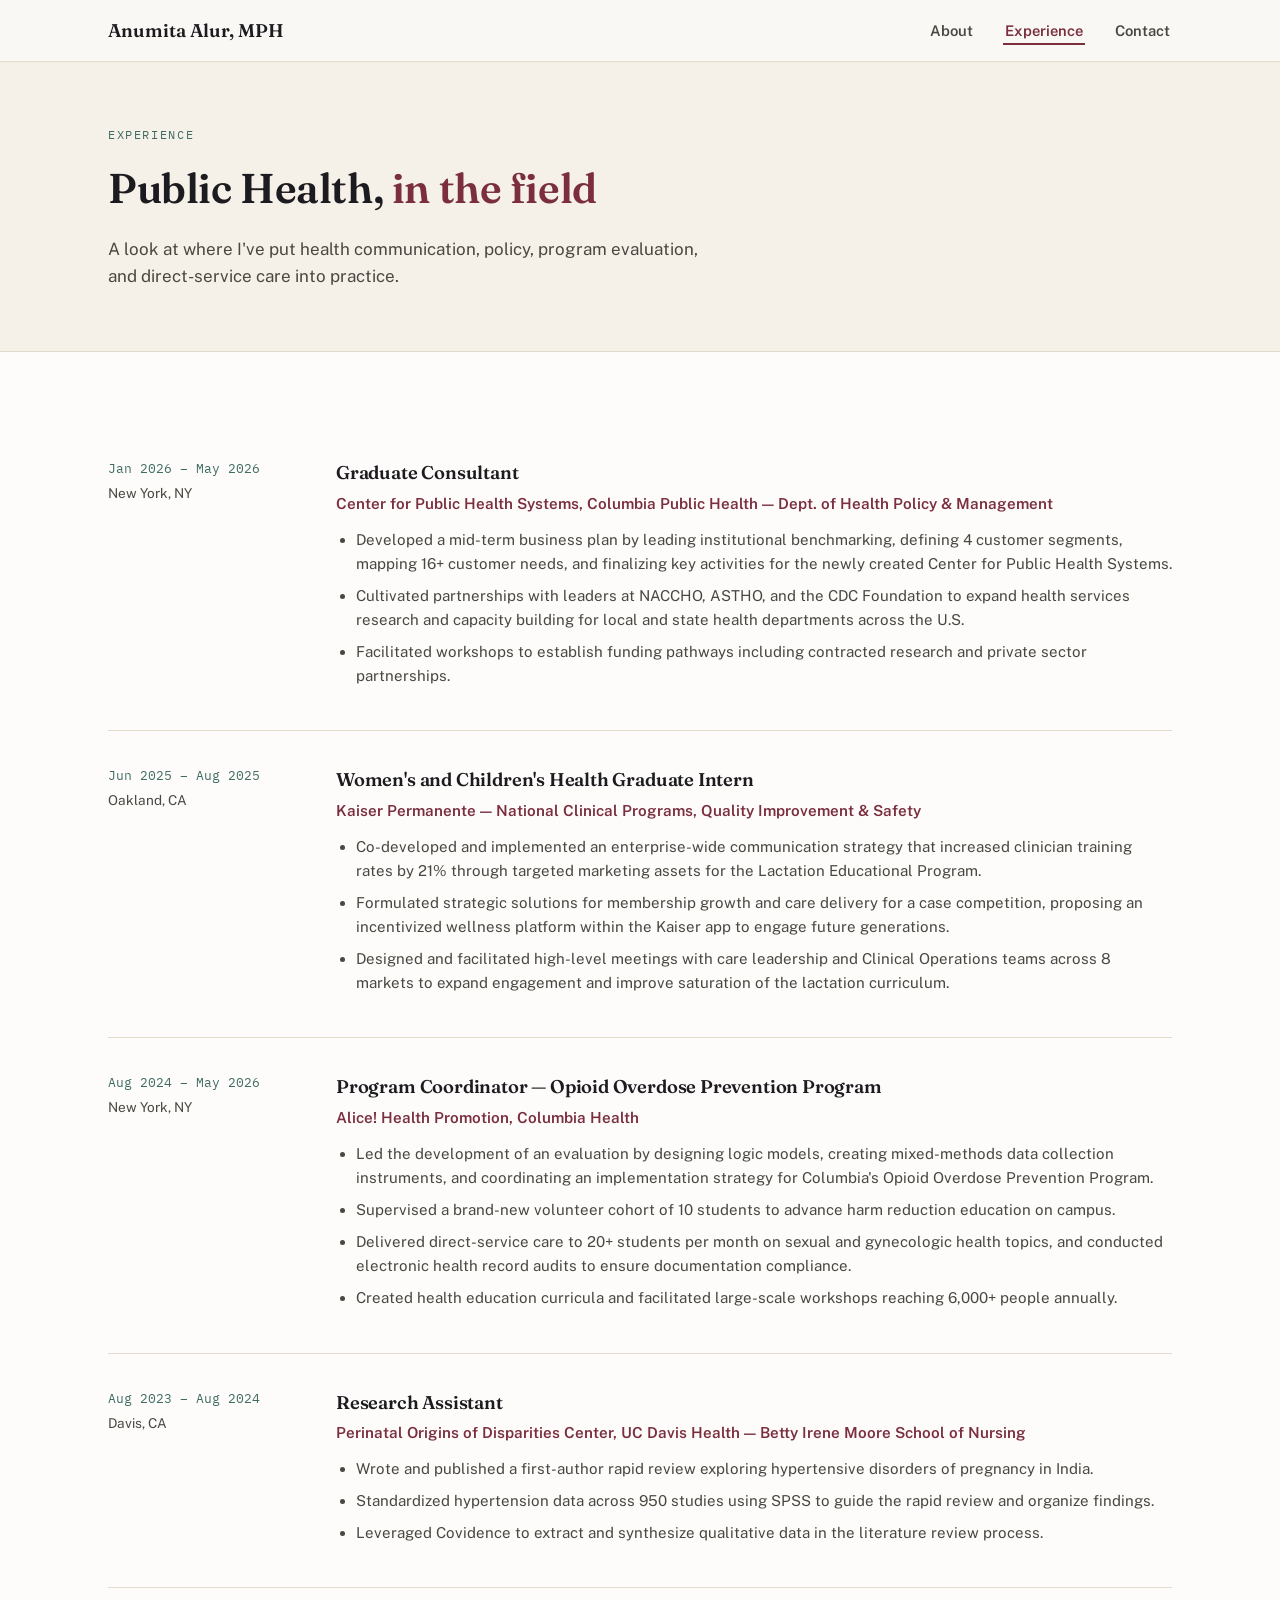
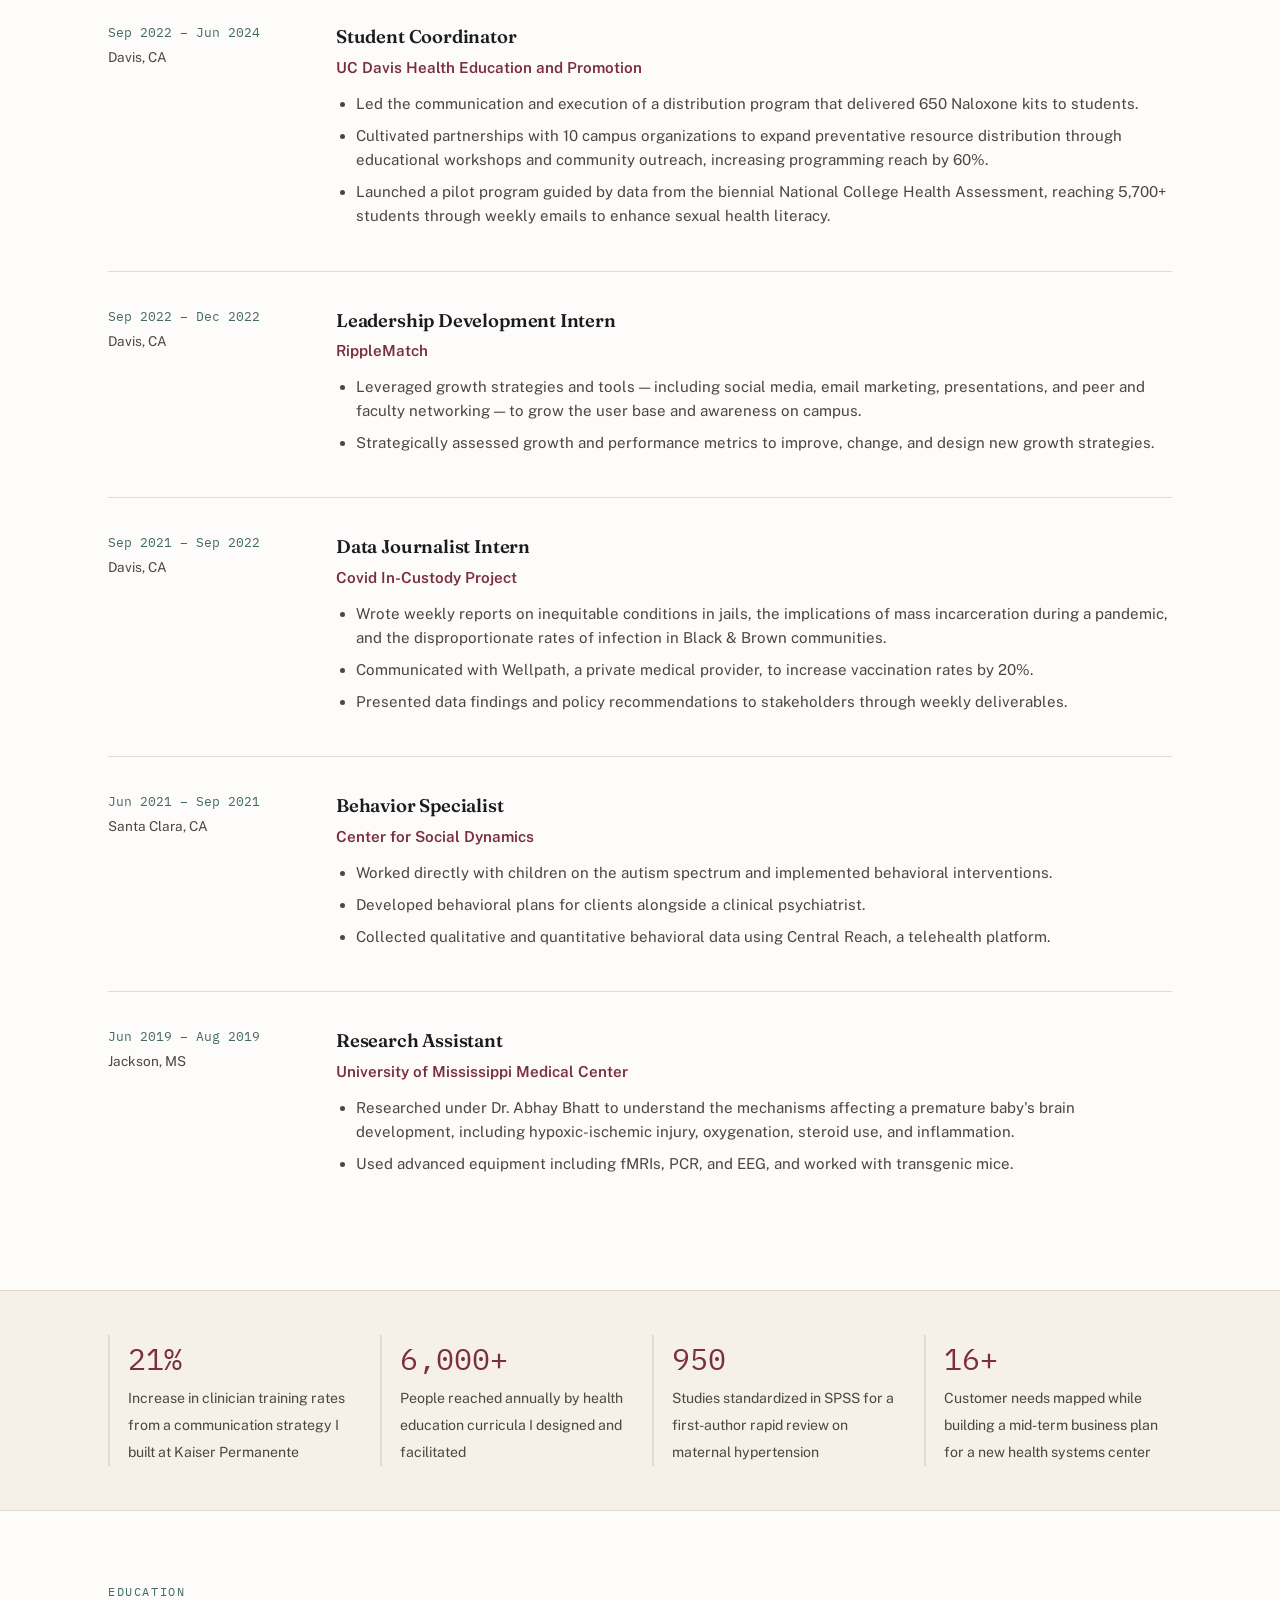
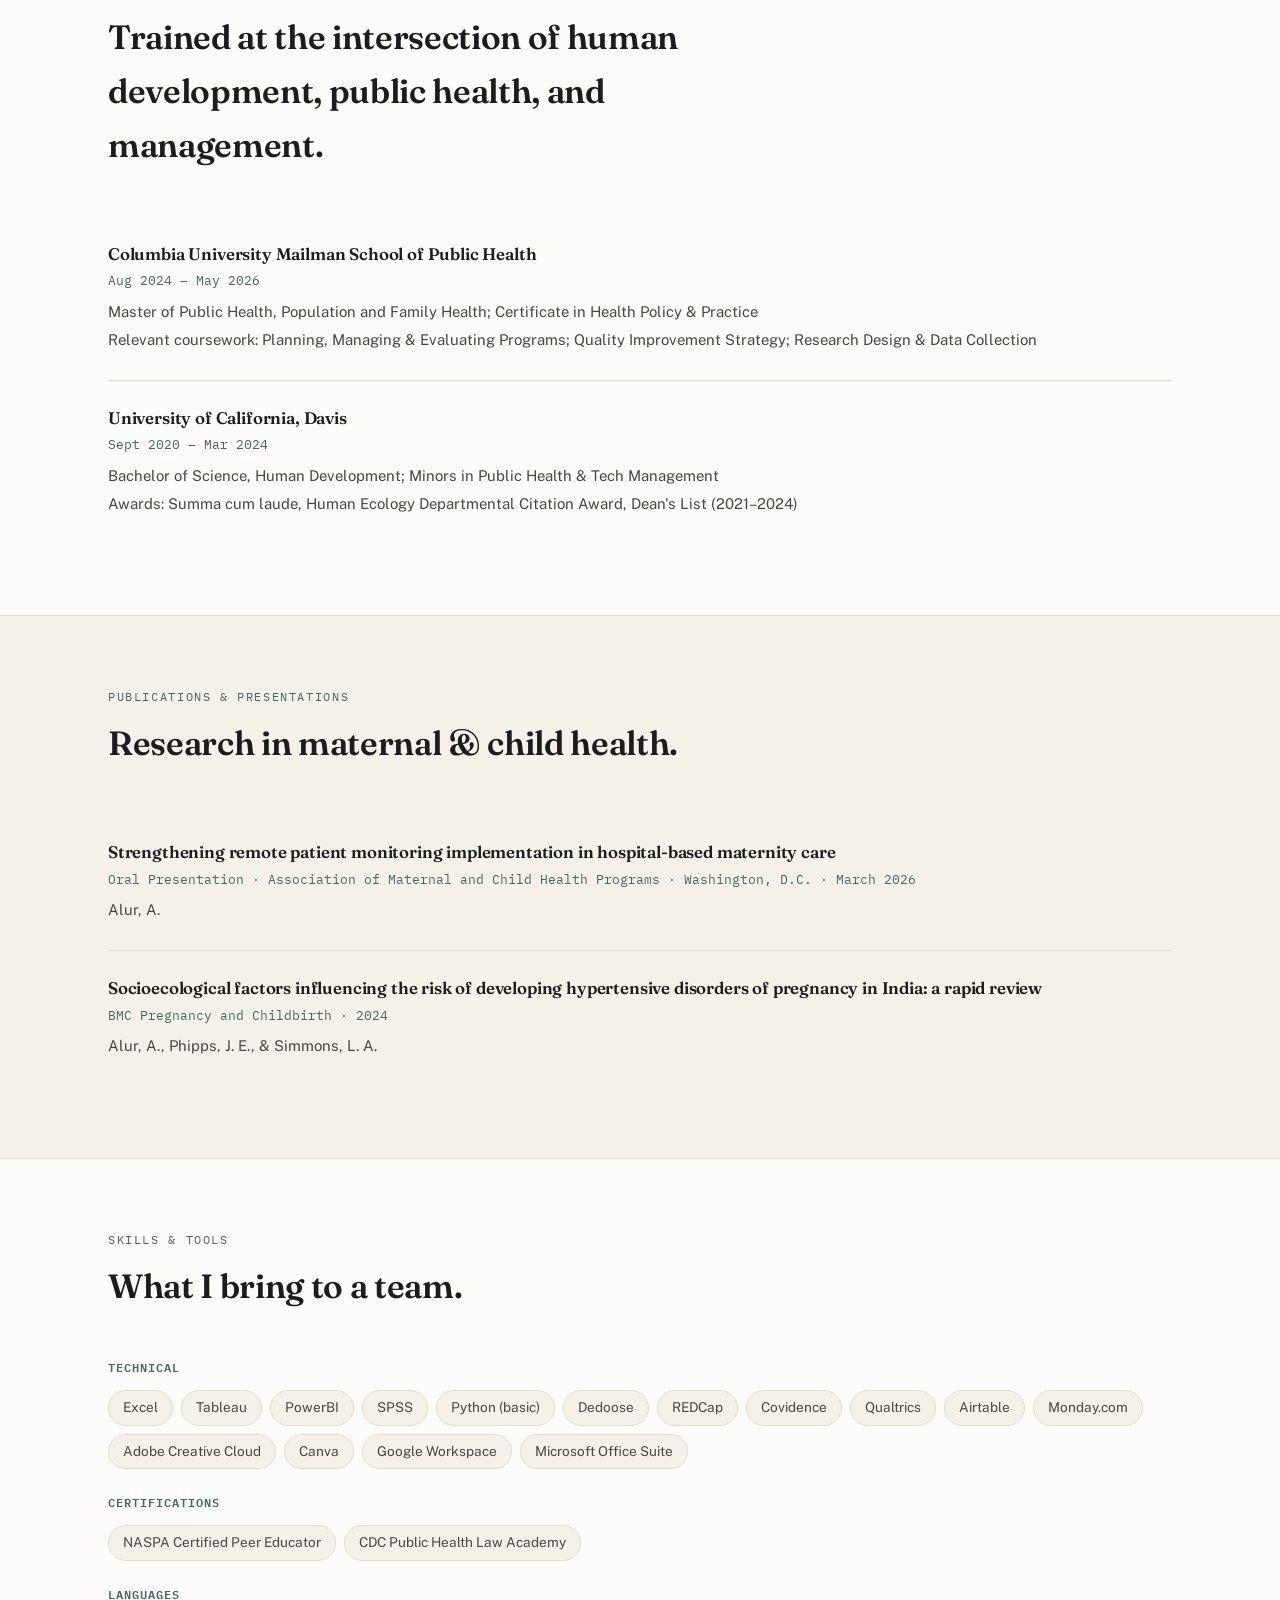
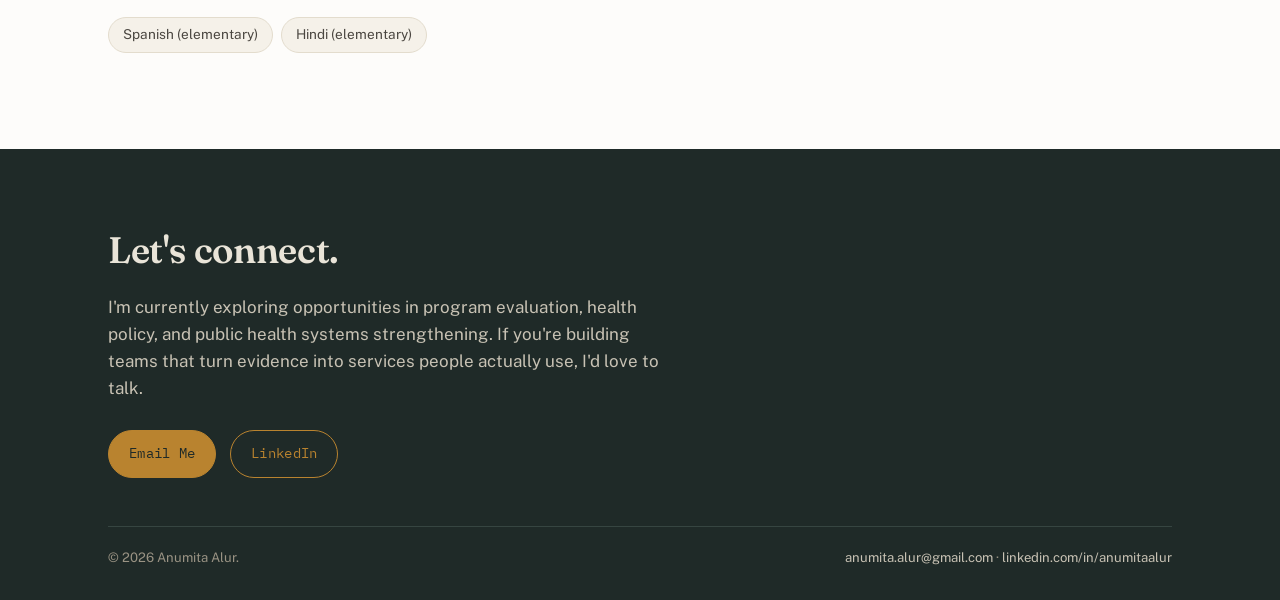
==== commit 25cd519f: "background colors" ====
--- a/experience.html
+++ b/experience.html
@@ -27,7 +27,7 @@
 
 <main>
 
-  <section class="page-hero">
+  <section class="page-hero section-dark">
     <div class="wrap">
       <span class="eyebrow">Experience</span>
       <h1>Public Health, <span class="accent">in the field</span></h1>
@@ -186,7 +186,7 @@
     </div>
   </section>
 
-  <section class="stat-strip">
+  <section class="stat-strip section-dark">
     <div class="wrap stat-grid">
       <div class="stat">
         <span class="num">21%</span>
@@ -230,7 +230,7 @@
     </div>
   </section>
 
-  <section class="block">
+  <section class="block section-dark">
     <div class="wrap">
       <div class="block-head">
         <span class="eyebrow">Publications &amp; Presentations</span>
--- a/styles.css
+++ b/styles.css
@@ -280,6 +280,7 @@
 /* ---------------- Section shell ---------------- */
 section.block { padding: 72px 0; border-bottom: 1px solid var(--line); }
 section.block:last-of-type { border-bottom: none; }
+.section-dark { background: var(--paper-dim); }
 .block-head { max-width: 60ch; margin-bottom: 44px; }
 .block-head h2 { font-size: clamp(1.5rem, 3vw, 2.1rem); }
 
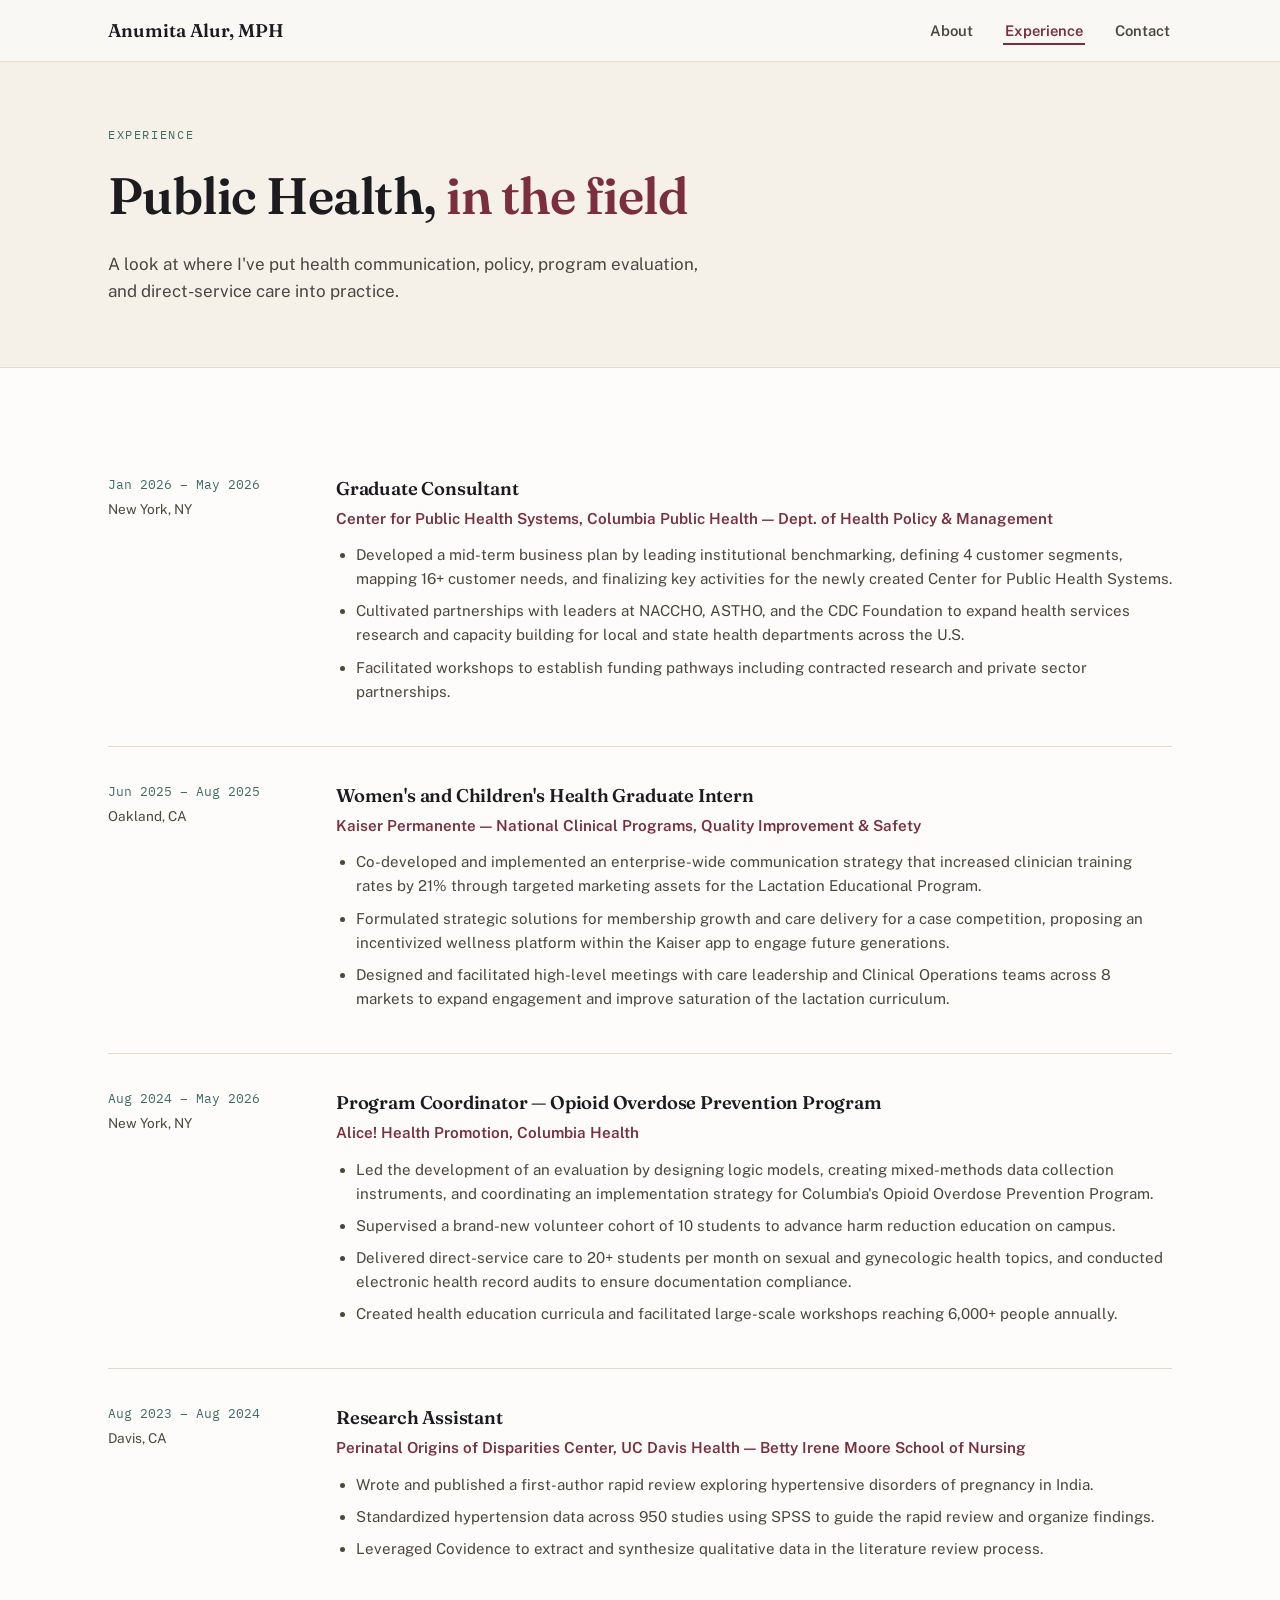
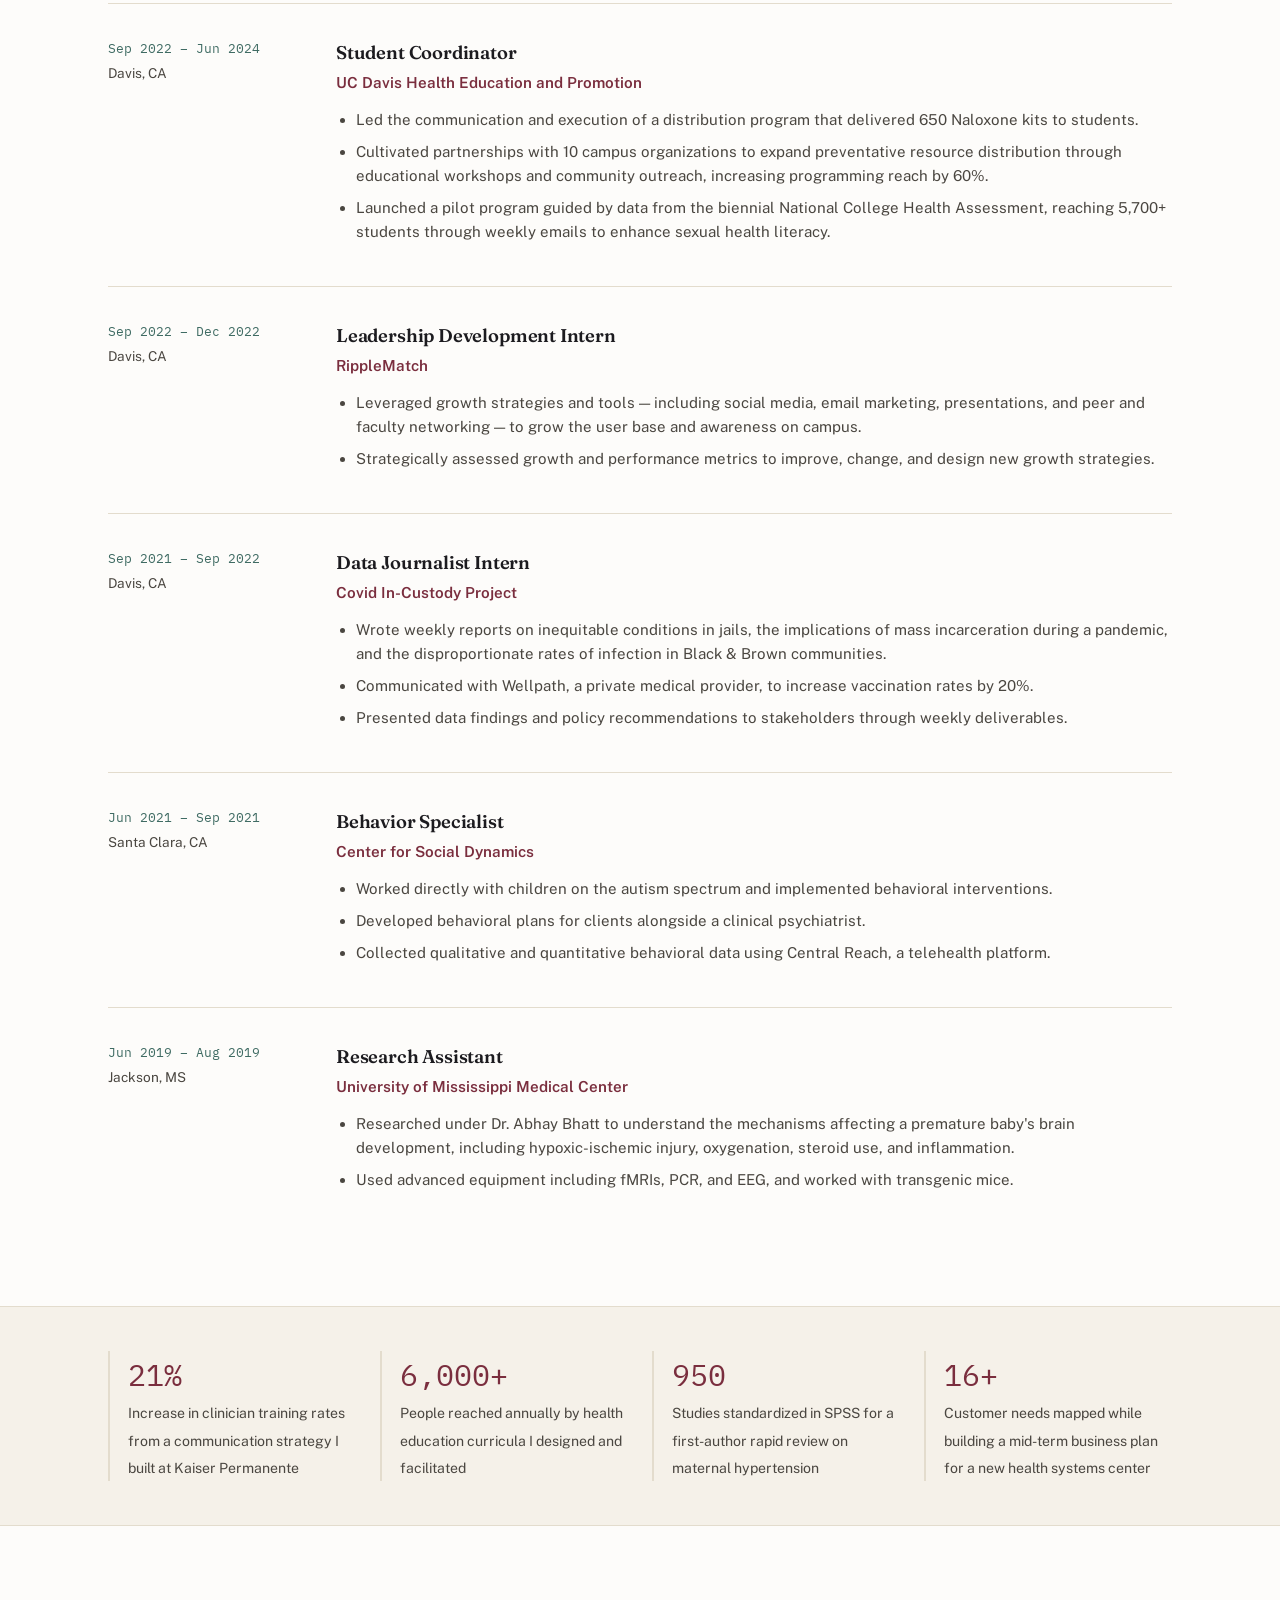
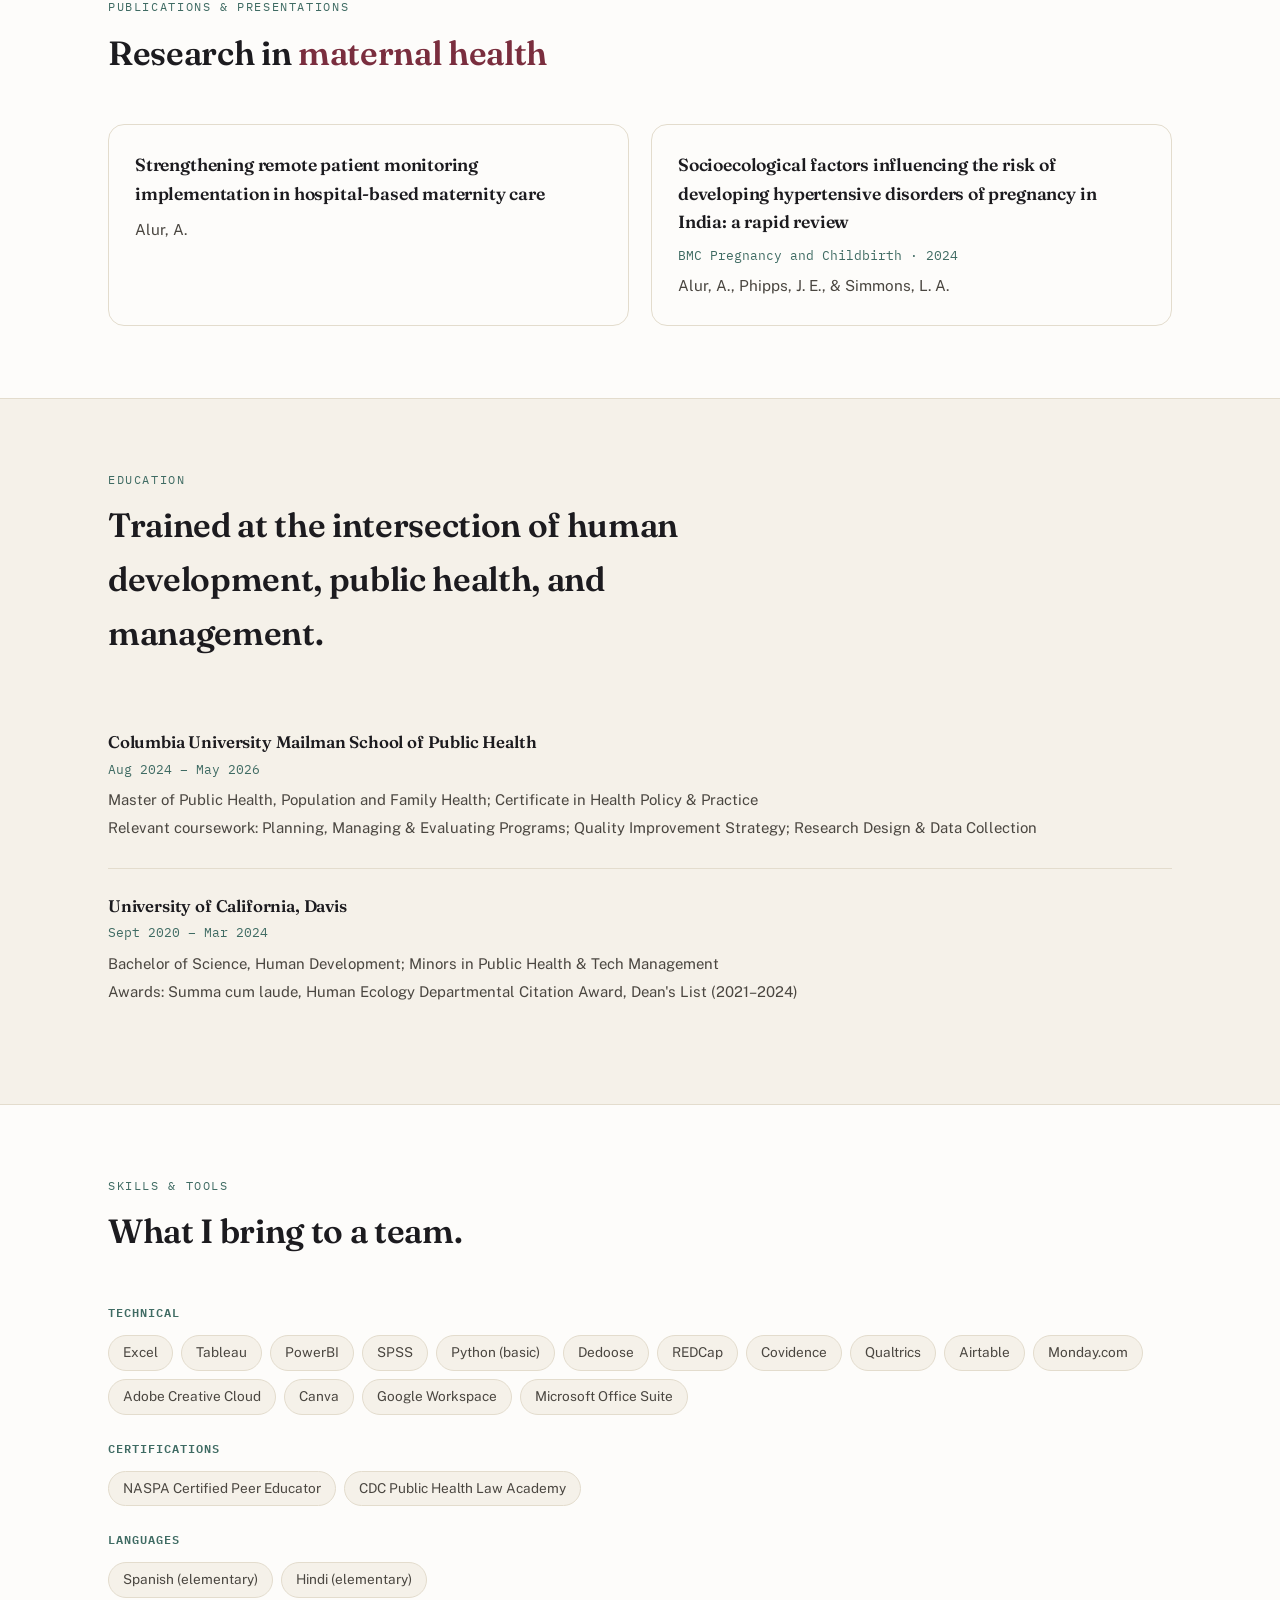
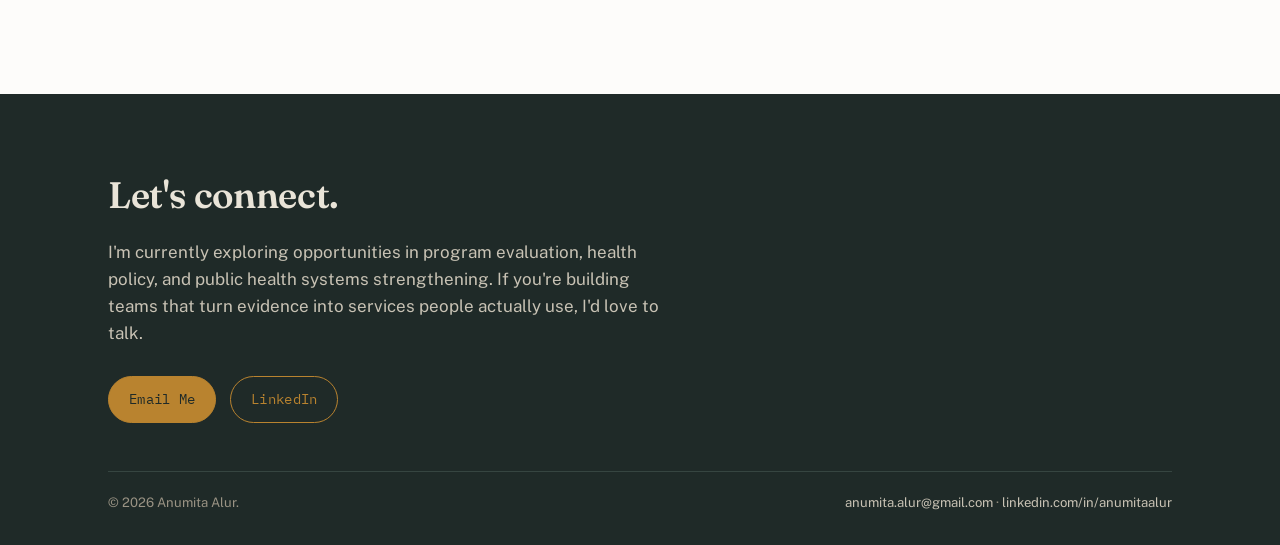
==== commit 66abfde8: "style changes" ====
--- a/experience.html
+++ b/experience.html
@@ -210,6 +210,28 @@
   <section class="block">
     <div class="wrap">
       <div class="block-head">
+        <span class="eyebrow">Publications &amp; Presentations</span>
+        <h2>Research in <span class="accent">maternal health</span></h2>
+      </div>
+
+      <div class="pub-grid">
+        <div class="card pub-box">
+          <h3>Strengthening remote patient monitoring implementation in hospital-based maternity care</h3>
+          <p>Alur, A.</p>
+        </div>
+
+        <div class="card pub-box">
+          <h3>Socioecological factors influencing the risk of developing hypertensive disorders of pregnancy in India: a rapid review</h3>
+          <div class="meta">BMC Pregnancy and Childbirth · 2024</div>
+          <p>Alur, A., Phipps, J. E., &amp; Simmons, L. A.</p>
+        </div>
+      </div>
+    </div>
+  </section>
+
+  <section class="block section-dark">
+    <div class="wrap">
+      <div class="block-head">
         <span class="eyebrow">Education</span>
         <h2>Trained at the intersection of human development, public health, and management.</h2>
       </div>
@@ -226,27 +248,6 @@
         <div class="meta">Sept 2020 – Mar 2024</div>
         <p>Bachelor of Science, Human Development; Minors in Public Health &amp; Tech Management</p>
         <p>Awards: Summa cum laude, Human Ecology Departmental Citation Award, Dean's List (2021–2024)</p>
-      </div>
-    </div>
-  </section>
-
-  <section class="block section-dark">
-    <div class="wrap">
-      <div class="block-head">
-        <span class="eyebrow">Publications &amp; Presentations</span>
-        <h2>Research in maternal &amp; child health.</h2>
-      </div>
-
-      <div class="pub-card">
-        <h3>Strengthening remote patient monitoring implementation in hospital-based maternity care</h3>
-        <div class="meta">Oral Presentation · Association of Maternal and Child Health Programs · Washington, D.C. · March 2026</div>
-        <p>Alur, A.</p>
-      </div>
-
-      <div class="pub-card">
-        <h3>Socioecological factors influencing the risk of developing hypertensive disorders of pregnancy in India: a rapid review</h3>
-        <div class="meta">BMC Pregnancy and Childbirth · 2024</div>
-        <p>Alur, A., Phipps, J. E., &amp; Simmons, L. A.</p>
       </div>
     </div>
   </section>
--- a/styles.css
+++ b/styles.css
@@ -327,9 +327,20 @@
   margin-bottom: 10px;
 }
 .strength-grid .card {
-  background: var(--paper-dim);
+  background: #FFFFFF;
   flex: 1;
 }
+
+/* ---------------- Publication boxes ---------------- */
+.pub-grid {
+  display: grid;
+  grid-template-columns: repeat(2, 1fr);
+  gap: 22px;
+}
+@media (max-width: 720px) { .pub-grid { grid-template-columns: 1fr; } }
+.pub-box h3 { font-size: 1.05rem; margin-bottom: 10px; }
+.pub-box .meta { font-family: var(--mono); font-size: 0.8rem; color: var(--teal); margin-bottom: 8px; display: block; }
+.pub-box p { color: var(--ink-soft); font-size: 0.93rem; margin-bottom: 0; }
 
 /* ---------------- Card / focus areas ---------------- */
 .card-grid {
@@ -528,5 +539,5 @@
   padding: 64px 0 44px;
   border-bottom: 1px solid var(--line);
 }
-.page-hero h1 { font-size: clamp(1.9rem, 4vw, 2.6rem); margin-bottom: 14px; }
+.page-hero h1 { font-size: clamp(2.1rem, 4.2vw, 3.2rem); margin-bottom: 14px; }
 .page-hero p { color: var(--ink-soft); max-width: 60ch; }
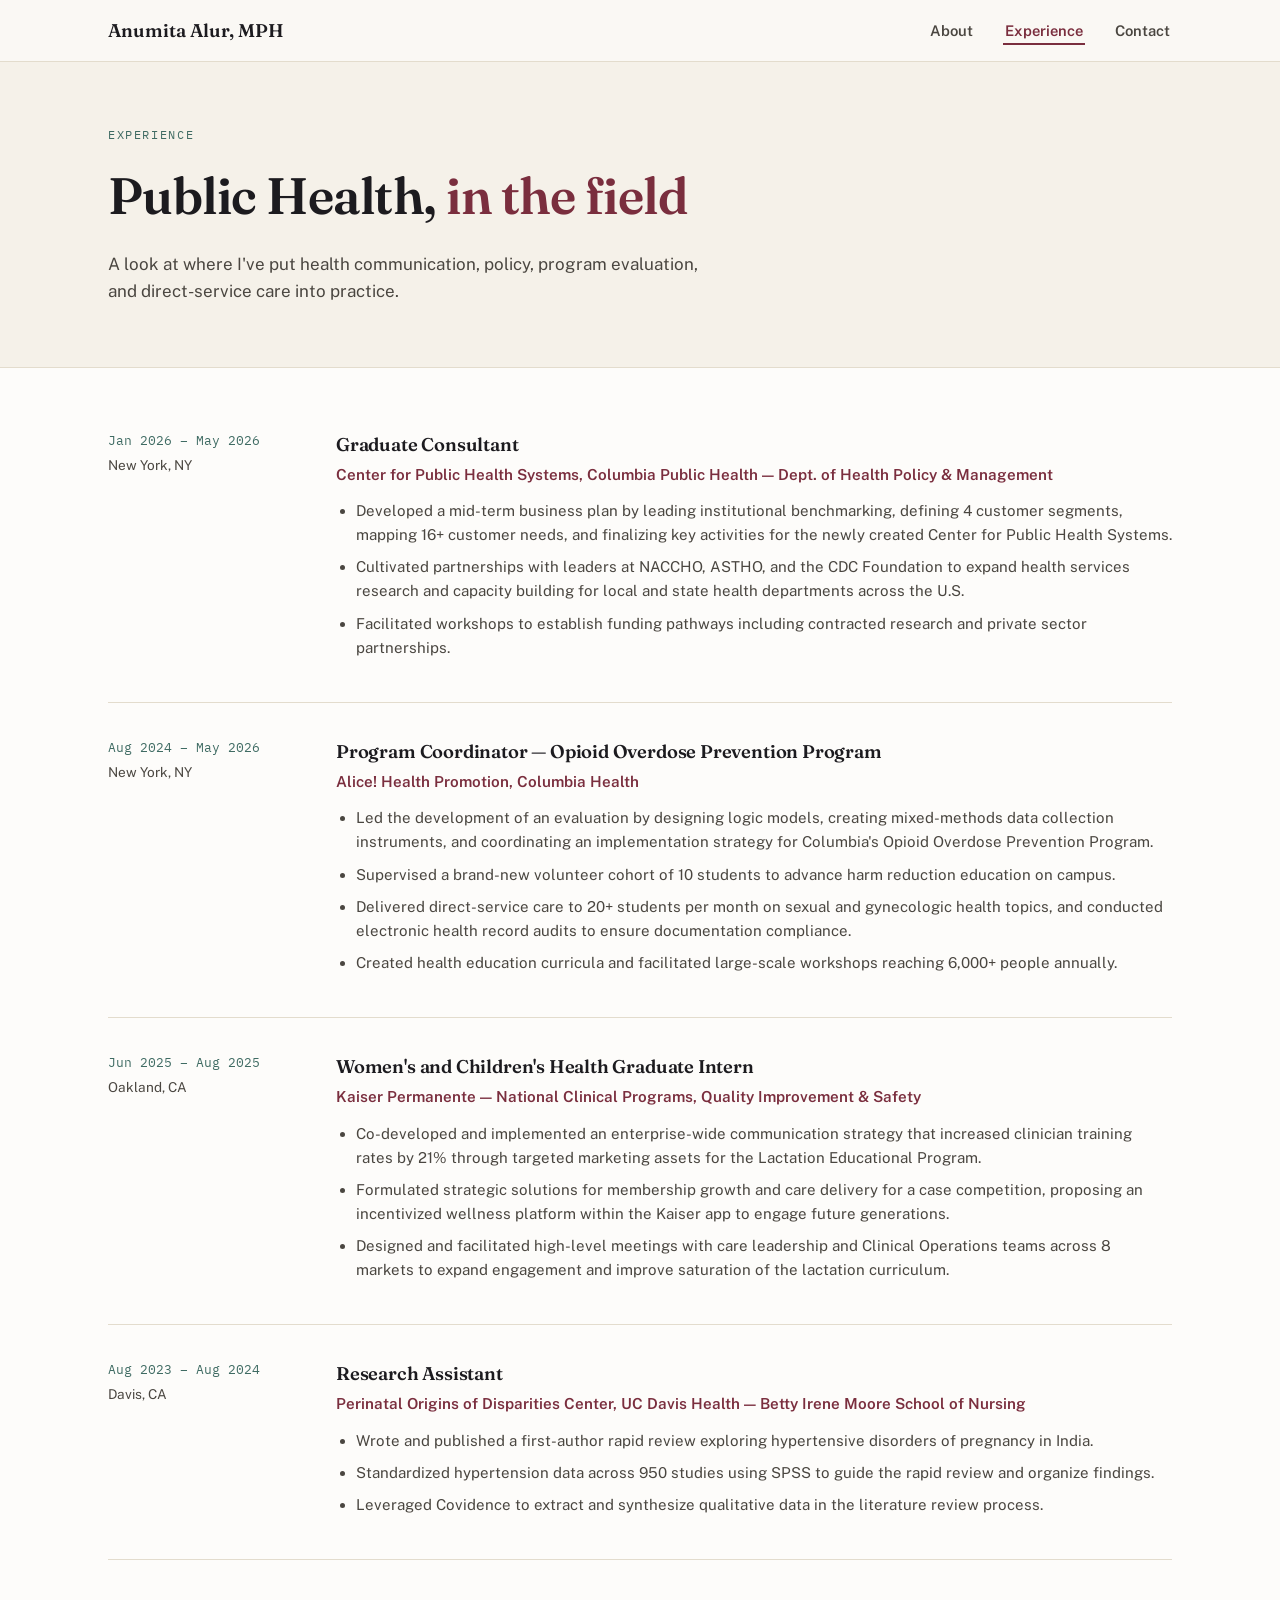
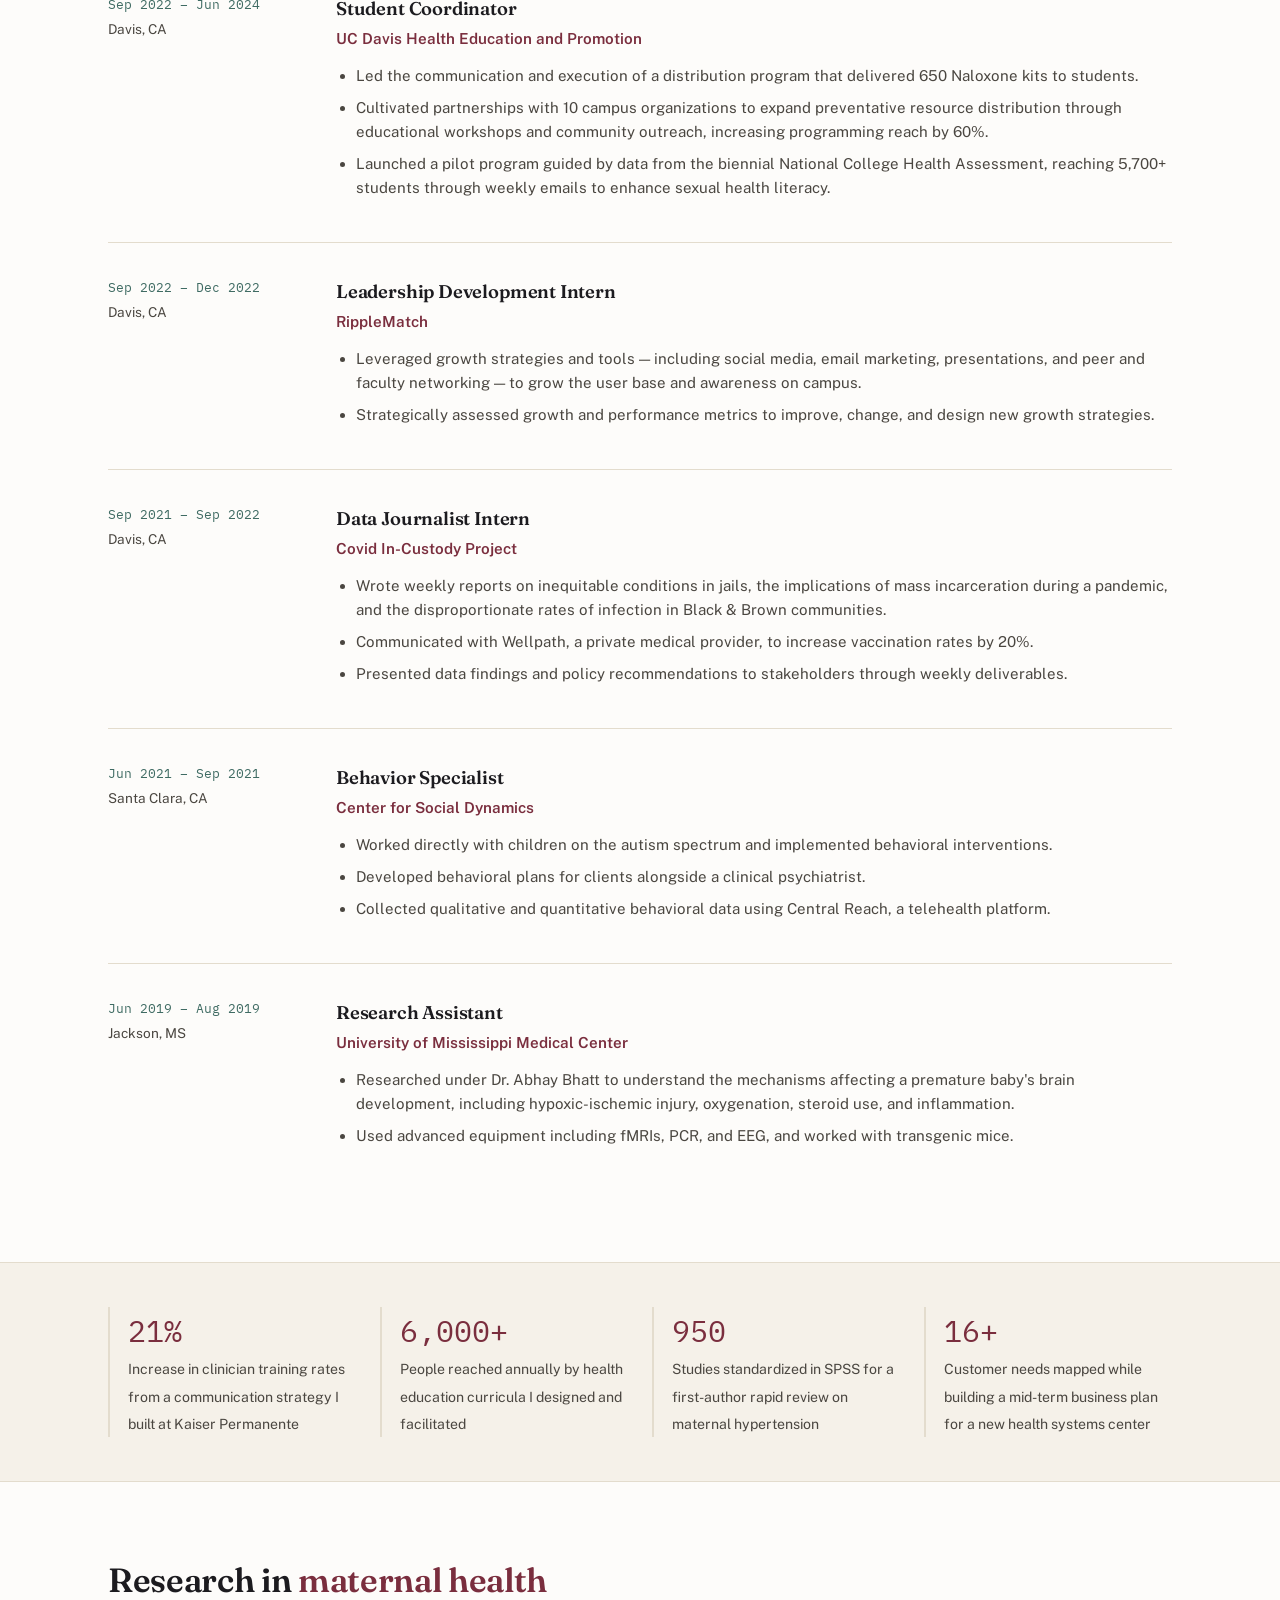
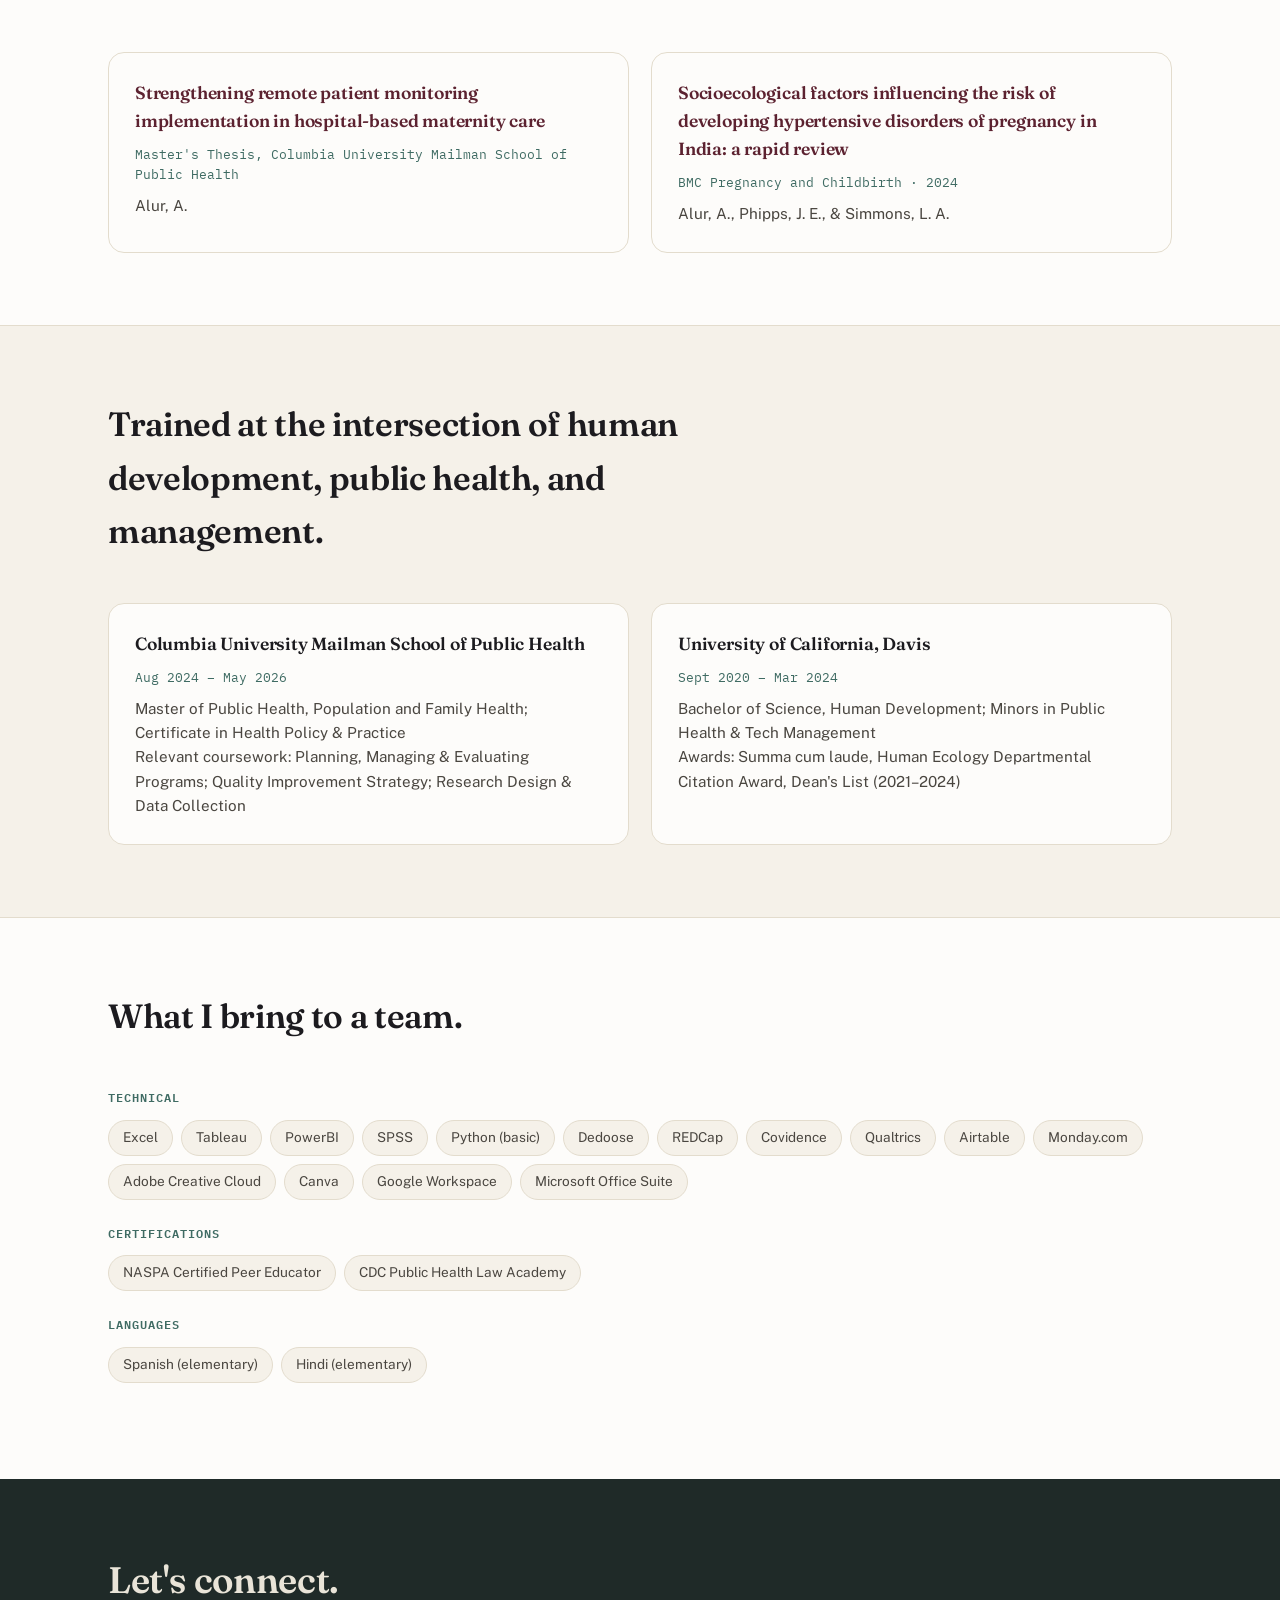
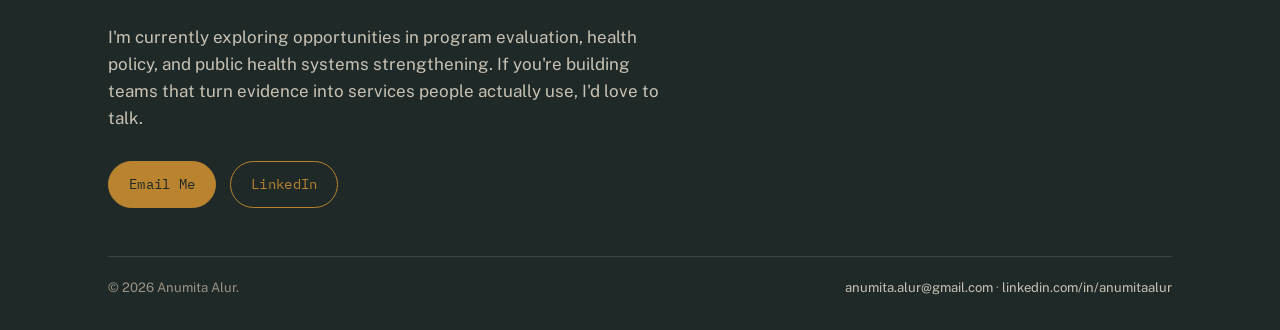
==== commit e3cb187f: "experience tab" ====
--- a/experience.html
+++ b/experience.html
@@ -35,7 +35,7 @@
     </div>
   </section>
 
-  <section class="block">
+  <section class="block" style="padding-top:28px;">
     <div class="wrap">
       <div class="timeline">
 
@@ -51,22 +51,6 @@
               <li>Developed a mid-term business plan by leading institutional benchmarking, defining 4 customer segments, mapping 16+ customer needs, and finalizing key activities for the newly created Center for Public Health Systems.</li>
               <li>Cultivated partnerships with leaders at NACCHO, ASTHO, and the CDC Foundation to expand health services research and capacity building for local and state health departments across the U.S.</li>
               <li>Facilitated workshops to establish funding pathways including contracted research and private sector partnerships.</li>
-            </ul>
-          </div>
-        </div>
-
-        <div class="role">
-          <div>
-            <div class="when">Jun 2025 – Aug 2025</div>
-            <div class="where">Oakland, CA</div>
-          </div>
-          <div>
-            <h3>Women's and Children's Health Graduate Intern</h3>
-            <div class="org">Kaiser Permanente — National Clinical Programs, Quality Improvement &amp; Safety</div>
-            <ul>
-              <li>Co-developed and implemented an enterprise-wide communication strategy that increased clinician training rates by 21% through targeted marketing assets for the Lactation Educational Program.</li>
-              <li>Formulated strategic solutions for membership growth and care delivery for a case competition, proposing an incentivized wellness platform within the Kaiser app to engage future generations.</li>
-              <li>Designed and facilitated high-level meetings with care leadership and Clinical Operations teams across 8 markets to expand engagement and improve saturation of the lactation curriculum.</li>
             </ul>
           </div>
         </div>
@@ -84,6 +68,22 @@
               <li>Supervised a brand-new volunteer cohort of 10 students to advance harm reduction education on campus.</li>
               <li>Delivered direct-service care to 20+ students per month on sexual and gynecologic health topics, and conducted electronic health record audits to ensure documentation compliance.</li>
               <li>Created health education curricula and facilitated large-scale workshops reaching 6,000+ people annually.</li>
+            </ul>
+          </div>
+        </div>
+
+        <div class="role">
+          <div>
+            <div class="when">Jun 2025 – Aug 2025</div>
+            <div class="where">Oakland, CA</div>
+          </div>
+          <div>
+            <h3>Women's and Children's Health Graduate Intern</h3>
+            <div class="org">Kaiser Permanente — National Clinical Programs, Quality Improvement &amp; Safety</div>
+            <ul>
+              <li>Co-developed and implemented an enterprise-wide communication strategy that increased clinician training rates by 21% through targeted marketing assets for the Lactation Educational Program.</li>
+              <li>Formulated strategic solutions for membership growth and care delivery for a case competition, proposing an incentivized wellness platform within the Kaiser app to engage future generations.</li>
+              <li>Designed and facilitated high-level meetings with care leadership and Clinical Operations teams across 8 markets to expand engagement and improve saturation of the lactation curriculum.</li>
             </ul>
           </div>
         </div>
@@ -210,21 +210,21 @@
   <section class="block">
     <div class="wrap">
       <div class="block-head">
-        <span class="eyebrow">Publications &amp; Presentations</span>
         <h2>Research in <span class="accent">maternal health</span></h2>
       </div>
 
       <div class="pub-grid">
-        <div class="card pub-box">
+        <a class="card pub-box" href="documents/Alur_Thesis_PerinatalRPMImplementation.pdf" target="_blank" rel="noopener">
           <h3>Strengthening remote patient monitoring implementation in hospital-based maternity care</h3>
+          <div class="meta">Master's Thesis, Columbia University Mailman School of Public Health</div>
           <p>Alur, A.</p>
-        </div>
-
-        <div class="card pub-box">
+        </a>
+
+        <a class="card pub-box" href="https://link.springer.com/article/10.1186/s12884-024-06879-0" target="_blank" rel="noopener">
           <h3>Socioecological factors influencing the risk of developing hypertensive disorders of pregnancy in India: a rapid review</h3>
           <div class="meta">BMC Pregnancy and Childbirth · 2024</div>
           <p>Alur, A., Phipps, J. E., &amp; Simmons, L. A.</p>
-        </div>
+        </a>
       </div>
     </div>
   </section>
@@ -232,22 +232,23 @@
   <section class="block section-dark">
     <div class="wrap">
       <div class="block-head">
-        <span class="eyebrow">Education</span>
         <h2>Trained at the intersection of human development, public health, and management.</h2>
       </div>
 
-      <div class="edu-card">
-        <h3>Columbia University Mailman School of Public Health</h3>
-        <div class="meta">Aug 2024 – May 2026</div>
-        <p>Master of Public Health, Population and Family Health; Certificate in Health Policy &amp; Practice</p>
-        <p>Relevant coursework: Planning, Managing &amp; Evaluating Programs; Quality Improvement Strategy; Research Design &amp; Data Collection</p>
-      </div>
-
-      <div class="edu-card">
-        <h3>University of California, Davis</h3>
-        <div class="meta">Sept 2020 – Mar 2024</div>
-        <p>Bachelor of Science, Human Development; Minors in Public Health &amp; Tech Management</p>
-        <p>Awards: Summa cum laude, Human Ecology Departmental Citation Award, Dean's List (2021–2024)</p>
+      <div class="pub-grid">
+        <div class="card pub-box">
+          <h3>Columbia University Mailman School of Public Health</h3>
+          <div class="meta">Aug 2024 – May 2026</div>
+          <p>Master of Public Health, Population and Family Health; Certificate in Health Policy &amp; Practice</p>
+          <p>Relevant coursework: Planning, Managing &amp; Evaluating Programs; Quality Improvement Strategy; Research Design &amp; Data Collection</p>
+        </div>
+
+        <div class="card pub-box">
+          <h3>University of California, Davis</h3>
+          <div class="meta">Sept 2020 – Mar 2024</div>
+          <p>Bachelor of Science, Human Development; Minors in Public Health &amp; Tech Management</p>
+          <p>Awards: Summa cum laude, Human Ecology Departmental Citation Award, Dean's List (2021–2024)</p>
+        </div>
       </div>
     </div>
   </section>
@@ -255,7 +256,6 @@
   <section class="block">
     <div class="wrap">
       <div class="block-head">
-        <span class="eyebrow">Skills &amp; Tools</span>
         <h2>What I bring to a team.</h2>
       </div>
 
--- a/styles.css
+++ b/styles.css
@@ -308,6 +308,7 @@
 .community-photos img:first-child {
   grid-column: 1 / -1;
   aspect-ratio: 16 / 9;
+  object-position: center 65%;
 }
 .community-photos img:not(:first-child) {
   aspect-ratio: 1 / 1;
@@ -341,6 +342,18 @@
 .pub-box h3 { font-size: 1.05rem; margin-bottom: 10px; }
 .pub-box .meta { font-family: var(--mono); font-size: 0.8rem; color: var(--teal); margin-bottom: 8px; display: block; }
 .pub-box p { color: var(--ink-soft); font-size: 0.93rem; margin-bottom: 0; }
+a.pub-box {
+  display: block;
+  text-decoration: none;
+  color: inherit;
+  transition: border-color 0.15s ease, transform 0.15s ease;
+}
+a.pub-box:hover {
+  border-color: var(--berry);
+  text-decoration: none;
+  transform: translateY(-2px);
+}
+a.pub-box h3 { color: var(--berry-dark); }
 
 /* ---------------- Card / focus areas ---------------- */
 .card-grid {
@@ -422,9 +435,9 @@
   display: block;
   margin-bottom: 10px;
 }
-.logic-stage h4 { font-size: 1rem; margin-bottom: 10px; }
-.logic-stage ul { margin: 0; padding-left: 18px; font-size: 0.88rem; color: var(--ink-soft); }
-.logic-stage li { margin-bottom: 6px; }
+.logic-stage h4 { font-size: 1.2rem; margin-bottom: 12px; }
+.logic-stage ul { margin: 0; padding-left: 18px; font-size: 1rem; color: var(--ink-soft); }
+.logic-stage li { margin-bottom: 8px; }
 
 /* ---------------- Strength / theme list ---------------- */
 .theme-list { display: grid; gap: 18px; }
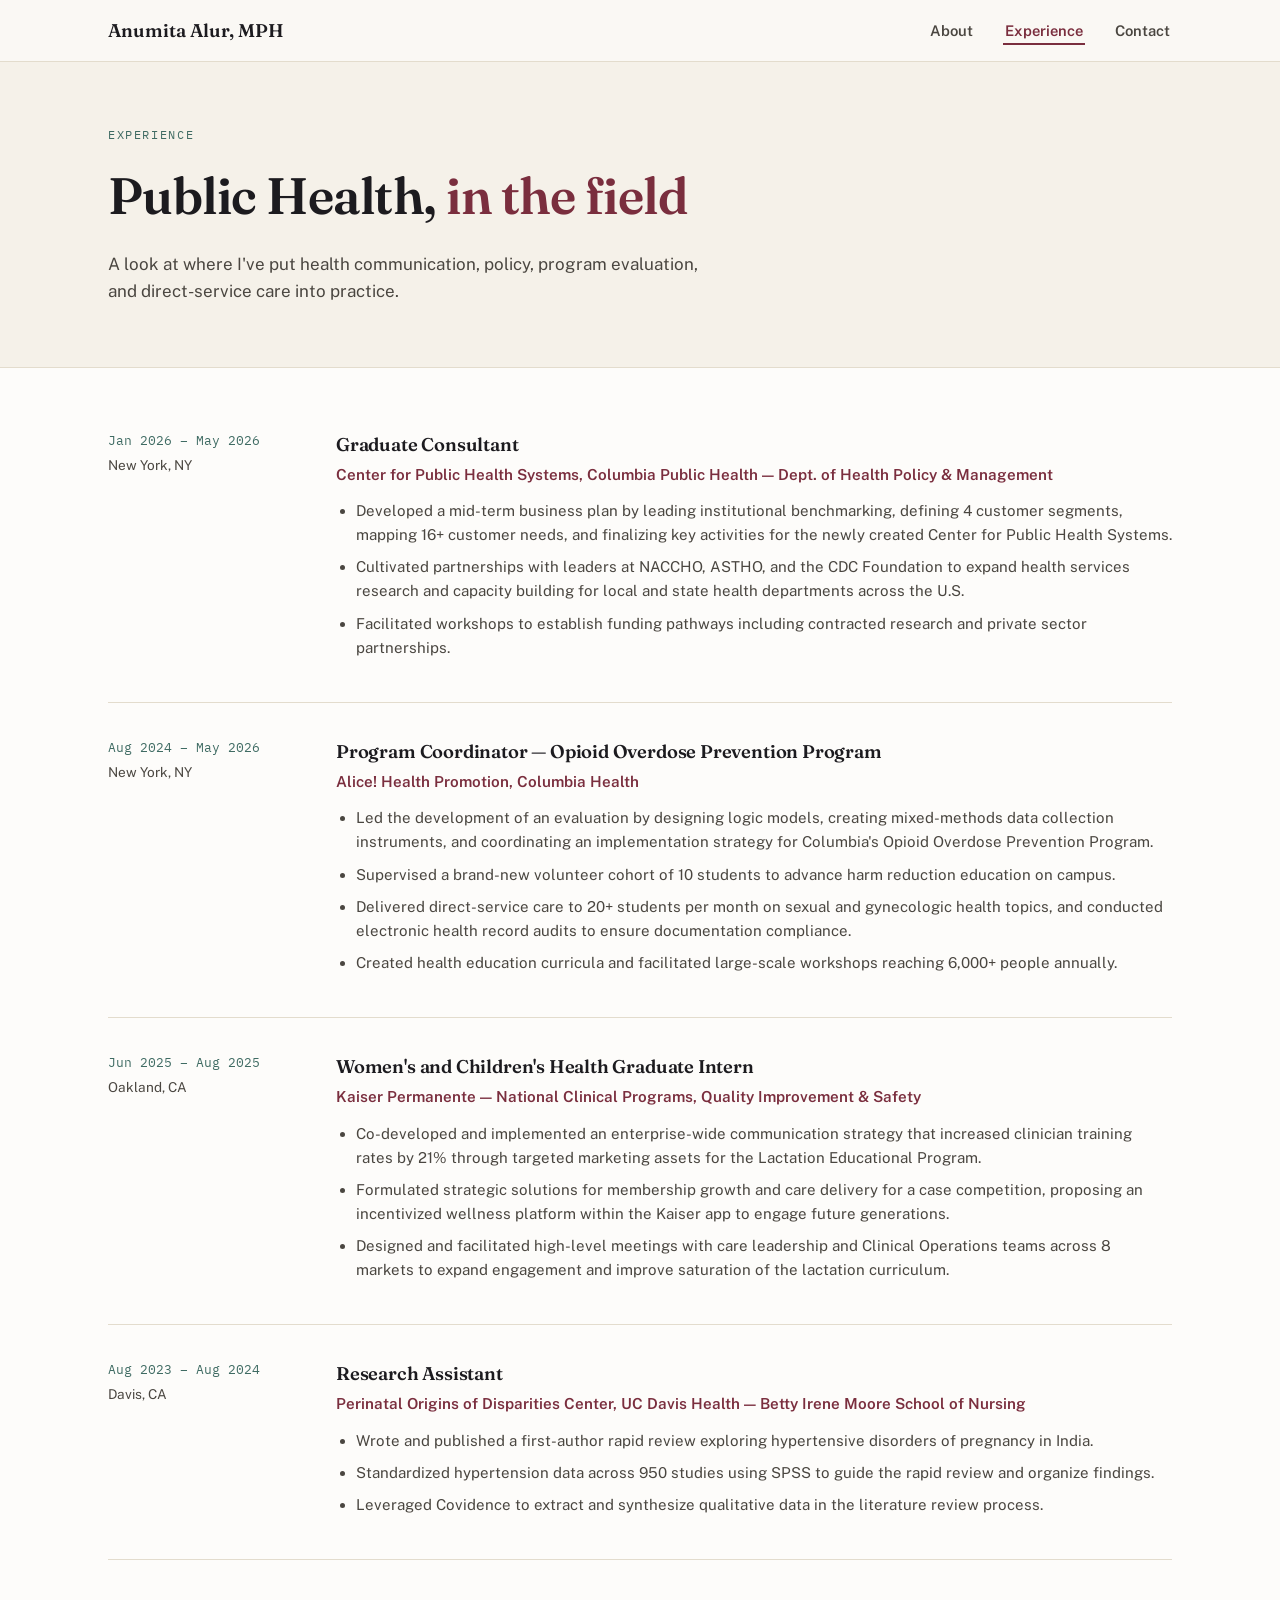
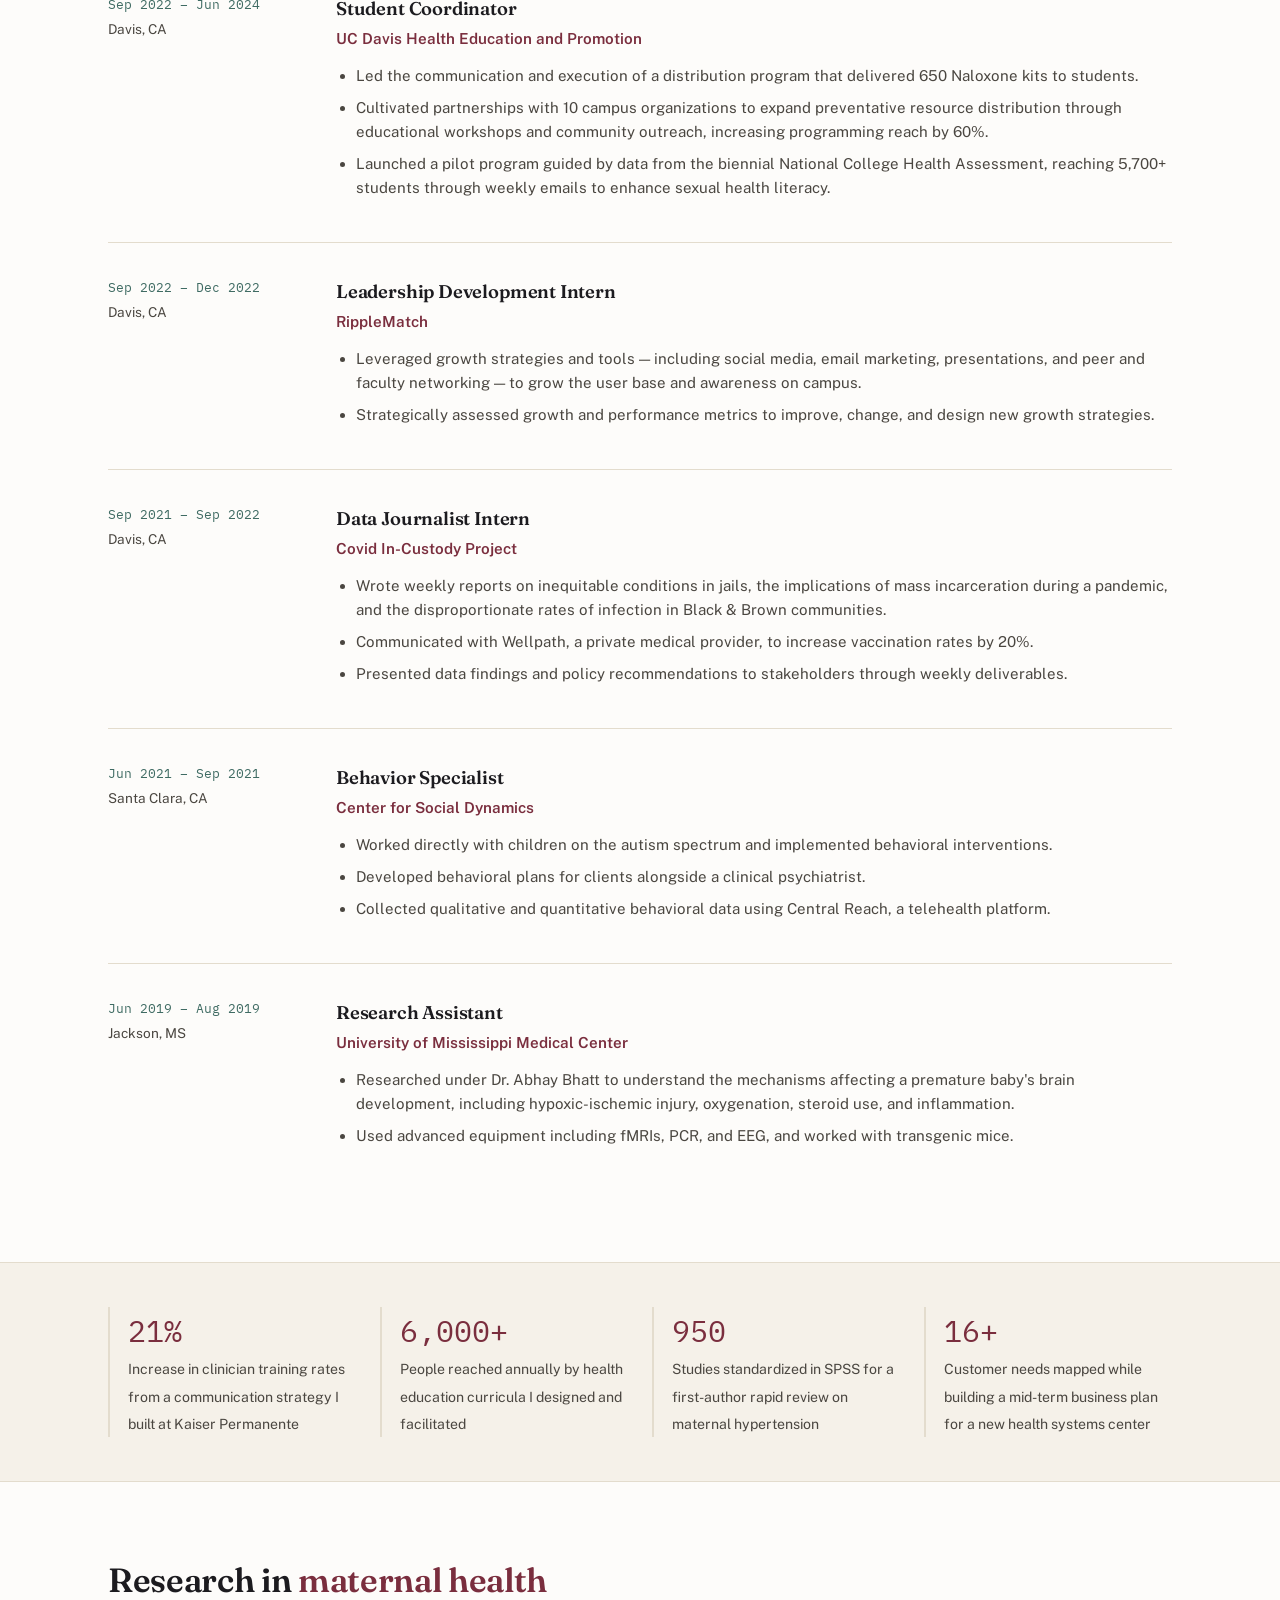
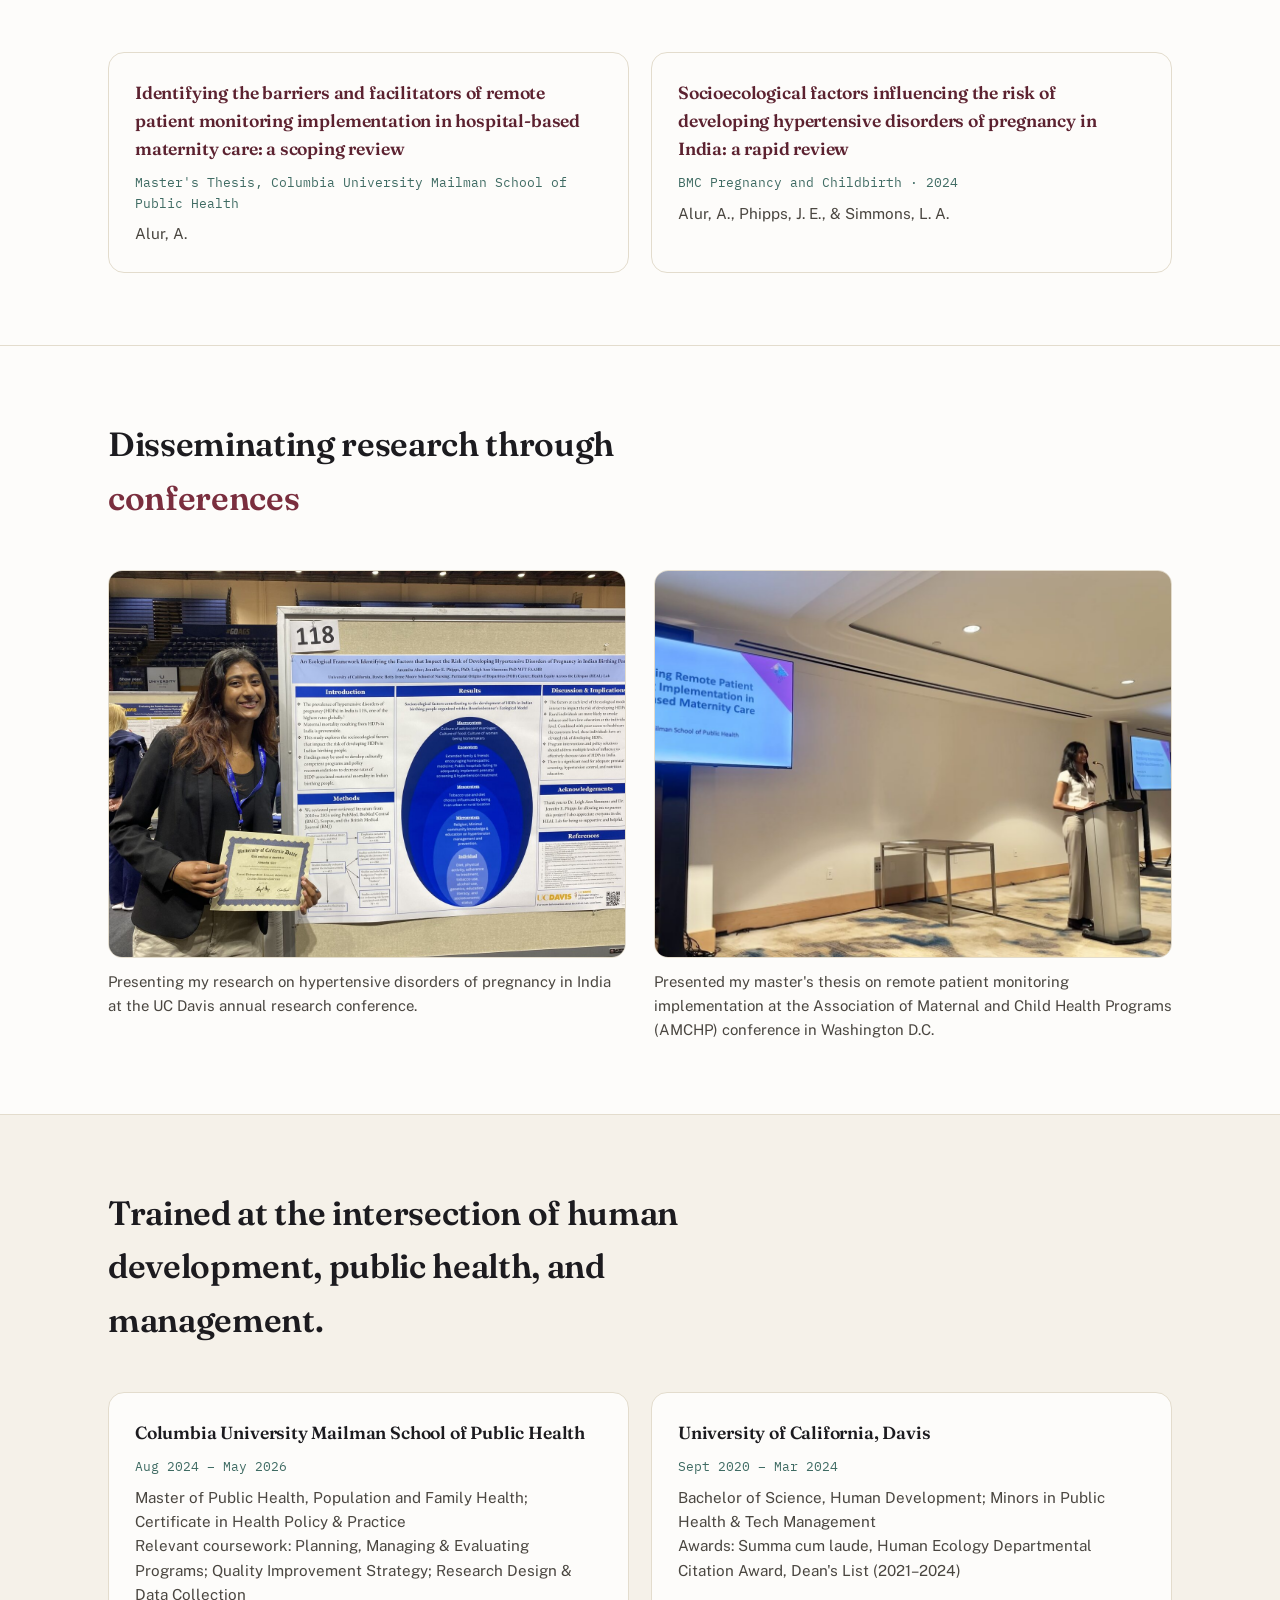
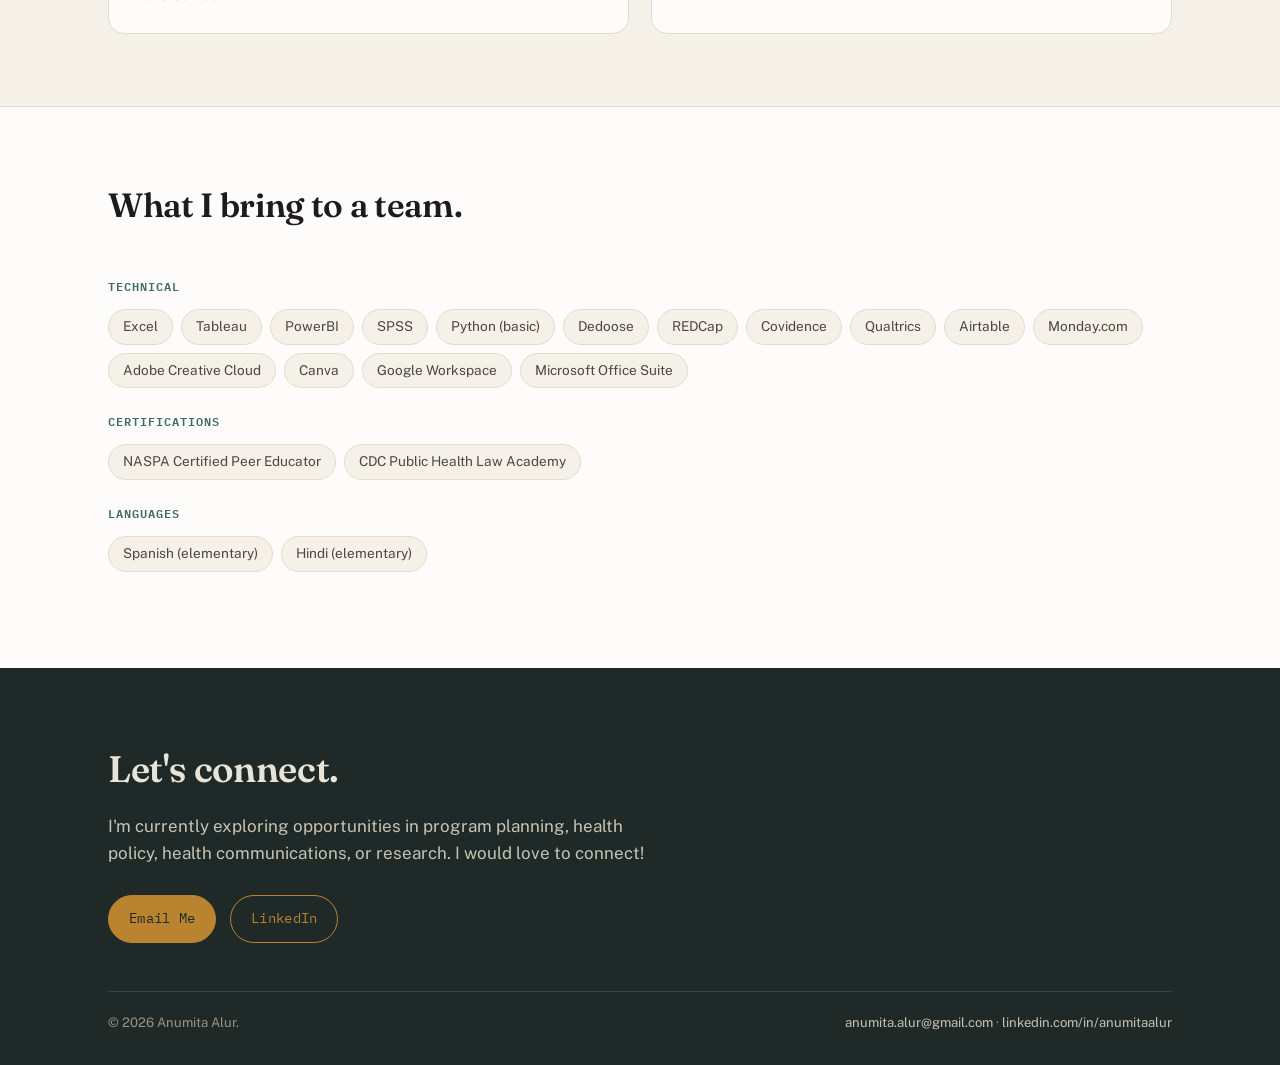
==== commit 365d4534: "experience updates" ====
--- a/experience.html
+++ b/experience.html
@@ -215,7 +215,7 @@
 
       <div class="pub-grid">
         <a class="card pub-box" href="documents/Alur_Thesis_PerinatalRPMImplementation.pdf" target="_blank" rel="noopener">
-          <h3>Strengthening remote patient monitoring implementation in hospital-based maternity care</h3>
+          <h3>Identifying the barriers and facilitators of remote patient monitoring implementation in hospital-based maternity care: a scoping review</h3>
           <div class="meta">Master's Thesis, Columbia University Mailman School of Public Health</div>
           <p>Alur, A.</p>
         </a>
@@ -225,6 +225,25 @@
           <div class="meta">BMC Pregnancy and Childbirth · 2024</div>
           <p>Alur, A., Phipps, J. E., &amp; Simmons, L. A.</p>
         </a>
+      </div>
+    </div>
+  </section>
+
+  <section class="block">
+    <div class="wrap">
+      <div class="block-head">
+        <h2>Disseminating research through <span class="accent">conferences</span></h2>
+      </div>
+
+      <div class="conference-grid">
+        <div class="conference-item">
+          <img src="images/conference-1.jpg" alt="Anumita presenting research at the UC Davis annual research conference">
+          <p class="conference-caption">Presenting my research on hypertensive disorders of pregnancy in India at the UC Davis annual research conference.</p>
+        </div>
+        <div class="conference-item">
+          <img src="images/conference-2.jpg" alt="Anumita presenting her master's thesis at the AMCHP conference in Washington, D.C.">
+          <p class="conference-caption">Presented my master's thesis on remote patient monitoring implementation at the Association of Maternal and Child Health Programs (AMCHP) conference in Washington D.C.</p>
+        </div>
       </div>
     </div>
   </section>
@@ -303,7 +322,7 @@
 <section class="connect" id="connect">
   <div class="wrap">
     <h2>Let's connect.</h2>
-    <p>I'm currently exploring opportunities in program evaluation, health policy, and public health systems strengthening. If you're building teams that turn evidence into services people actually use, I'd love to talk.</p>
+    <p>I'm currently exploring opportunities in program planning, health policy, health communications, or research. I would love to connect!</p>
     <div class="connect-actions">
       <a class="btn solid" href="mailto:anumita.alur@gmail.com">Email Me</a>
       <a class="btn" href="https://www.linkedin.com/in/anumitaalur" target="_blank" rel="noopener">LinkedIn</a>
--- a/styles.css
+++ b/styles.css
@@ -355,6 +355,27 @@
 }
 a.pub-box h3 { color: var(--berry-dark); }
 
+/* ---------------- Conference photos ---------------- */
+.conference-grid {
+  display: grid;
+  grid-template-columns: repeat(2, 1fr);
+  gap: 28px;
+}
+@media (max-width: 720px) { .conference-grid { grid-template-columns: 1fr; } }
+.conference-item img {
+  width: 100%;
+  aspect-ratio: 4 / 3;
+  object-fit: cover;
+  border-radius: 14px;
+  border: 1px solid var(--line);
+}
+.conference-caption {
+  color: var(--ink-soft);
+  font-size: 0.93rem;
+  margin-top: 12px;
+  margin-bottom: 0;
+}
+
 /* ---------------- Card / focus areas ---------------- */
 .card-grid {
   display: grid;
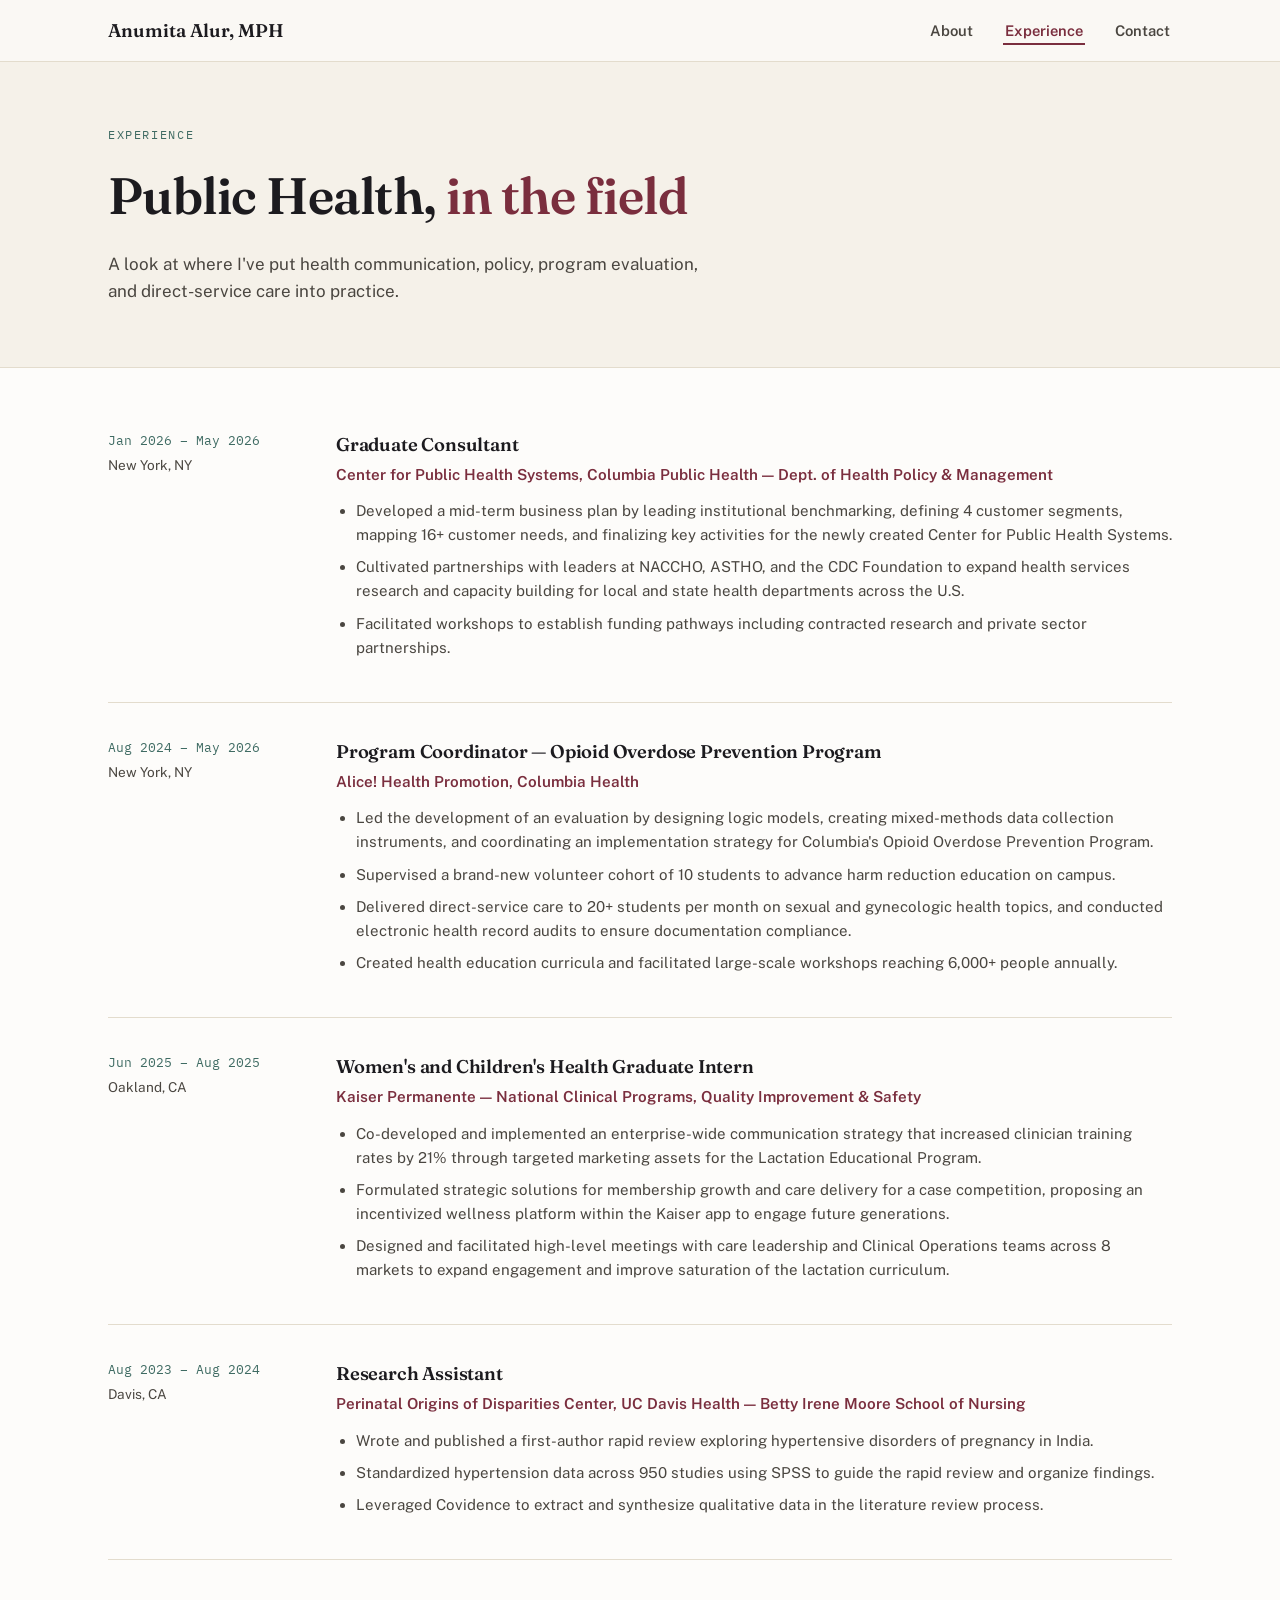
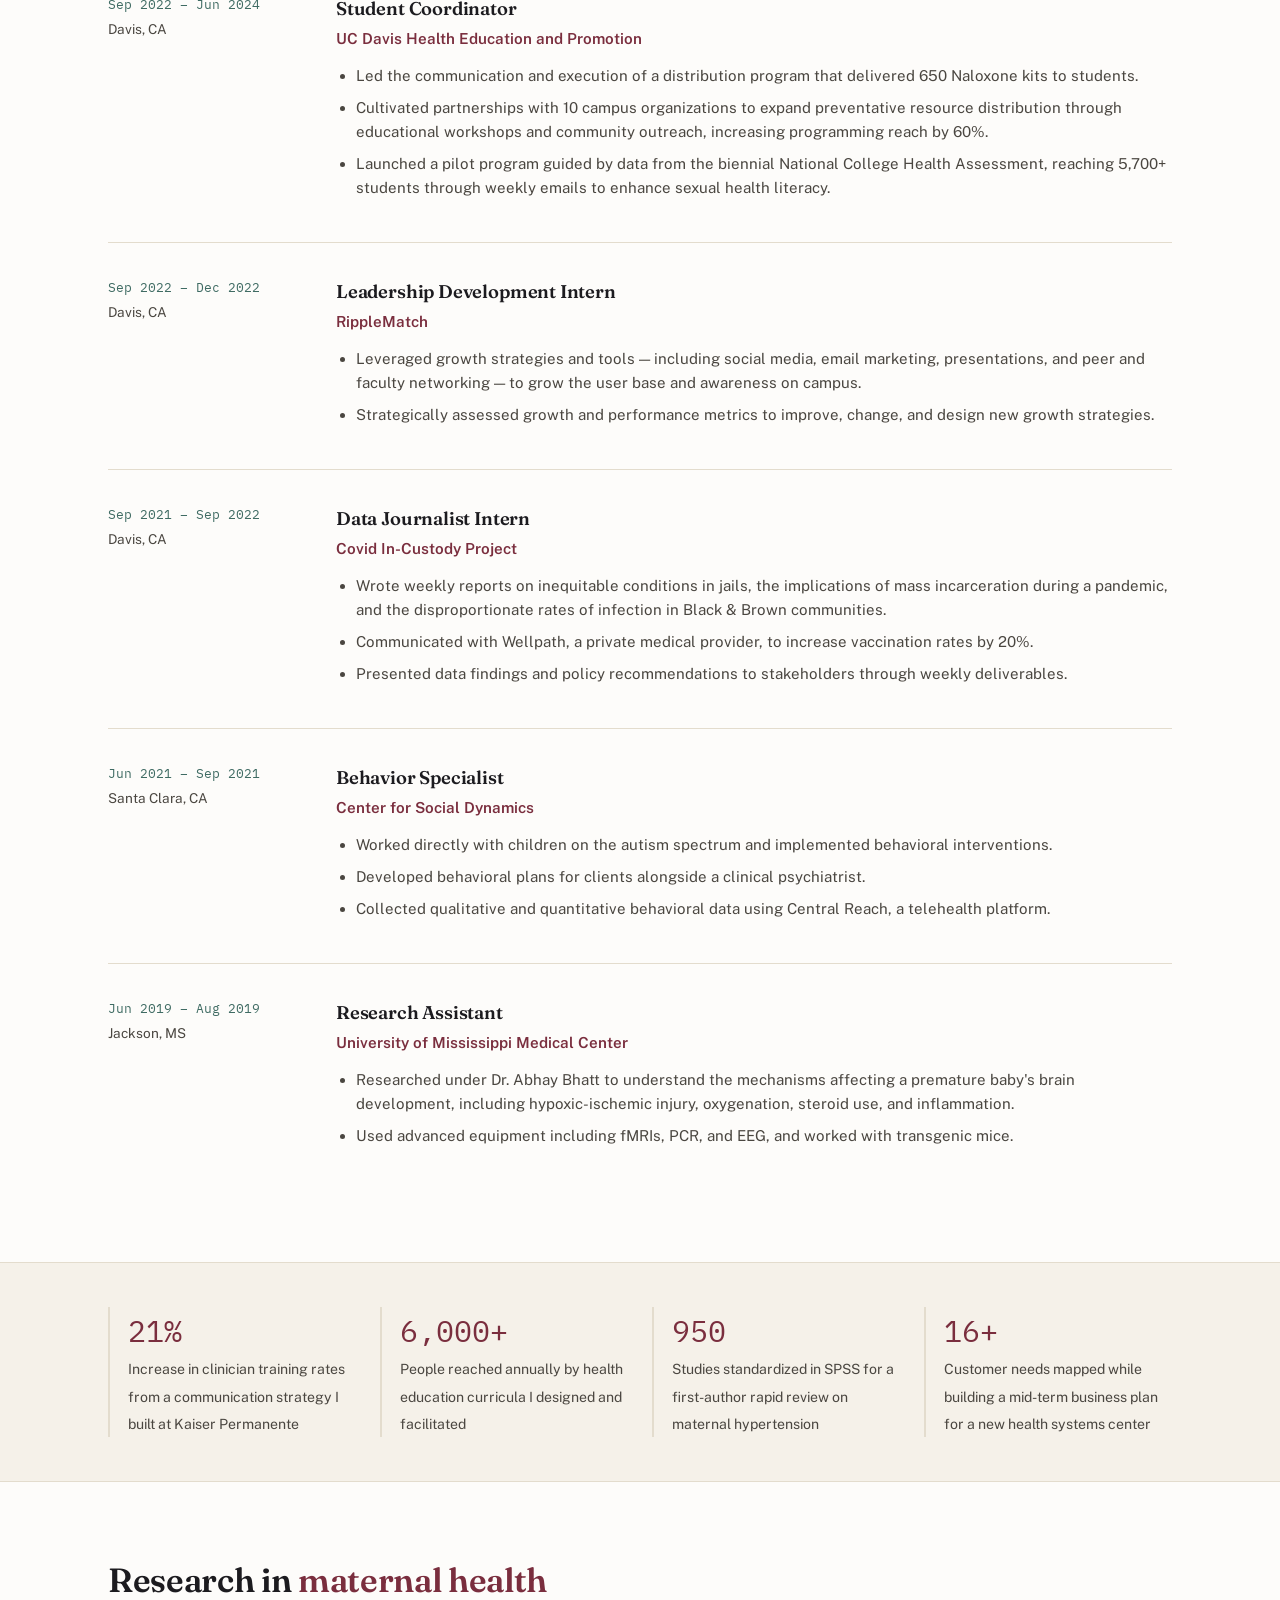
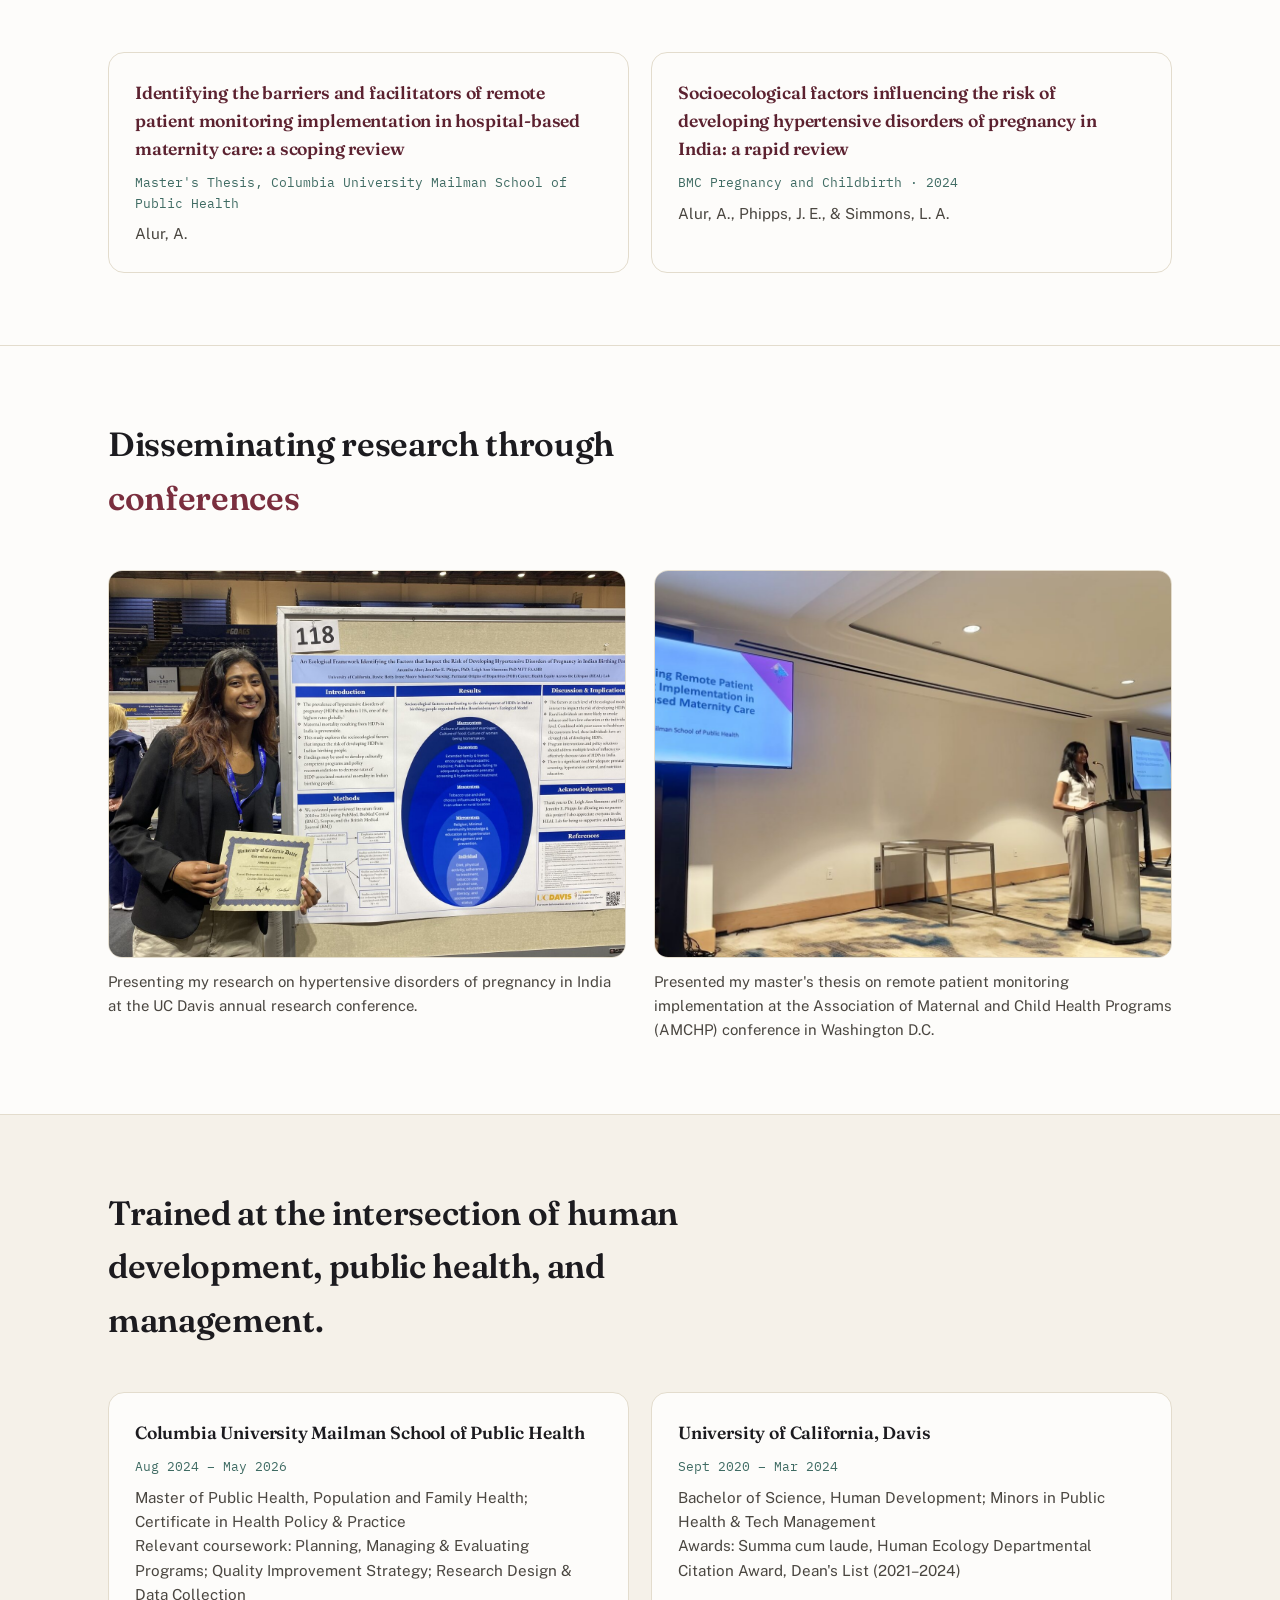
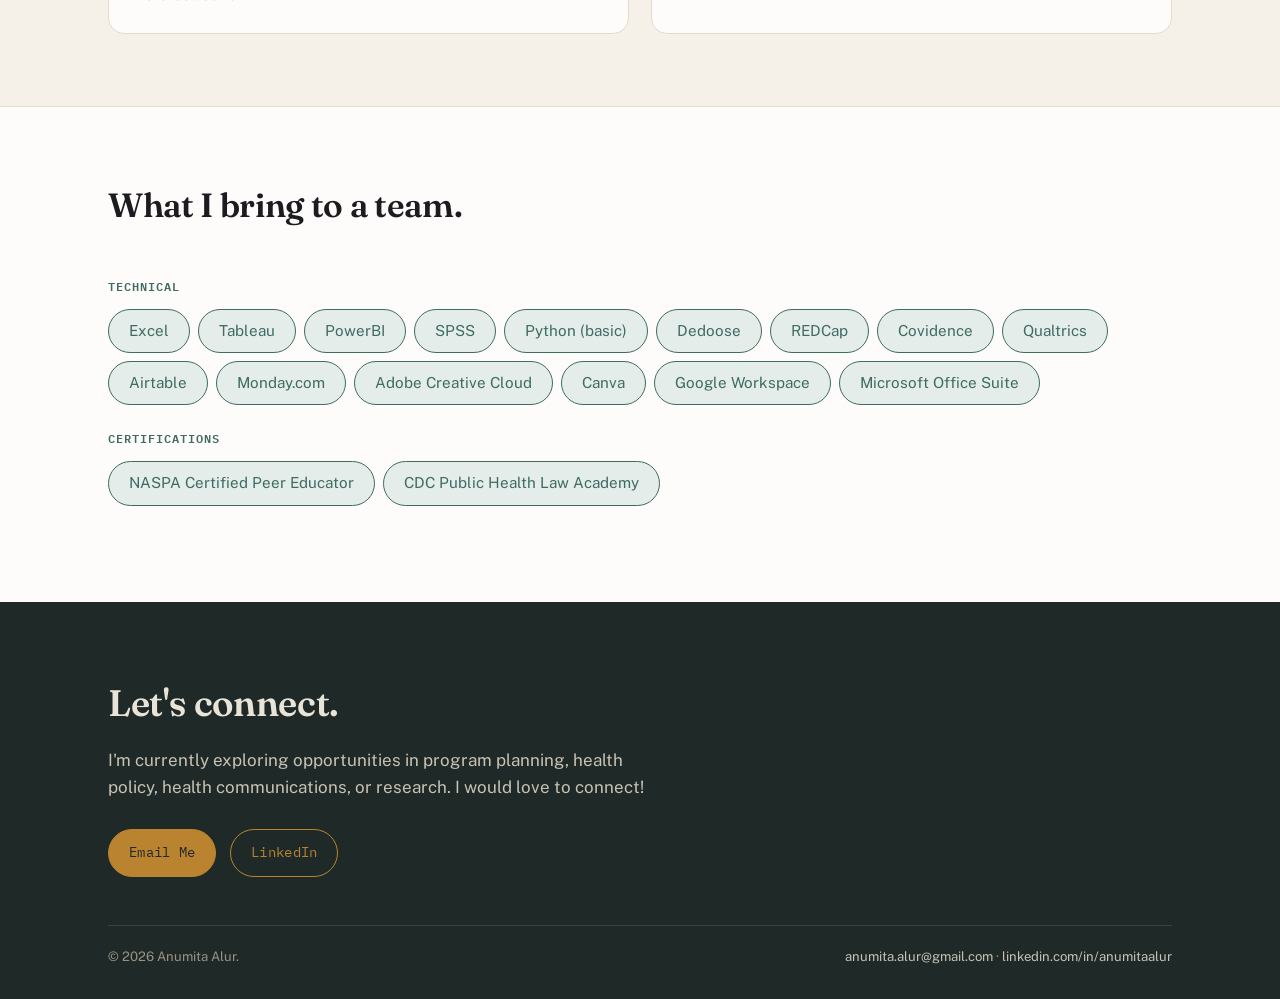
==== commit 98e904b1: "about and experience updates" ====
--- a/experience.html
+++ b/experience.html
@@ -306,14 +306,6 @@
           <span class="chip">CDC Public Health Law Academy</span>
         </div>
       </div>
-
-      <div class="chip-group">
-        <h4>Languages</h4>
-        <div class="chips">
-          <span class="chip">Spanish (elementary)</span>
-          <span class="chip">Hindi (elementary)</span>
-        </div>
-      </div>
     </div>
   </section>
 
--- a/styles.css
+++ b/styles.css
@@ -518,12 +518,12 @@
 .chip-group h4 { font-family: var(--mono); font-size: 0.78rem; letter-spacing: 0.08em; text-transform: uppercase; color: var(--teal); margin-bottom: 12px; }
 .chips { display: flex; flex-wrap: wrap; gap: 8px; }
 .chip {
-  font-size: 0.85rem;
-  padding: 6px 14px;
-  border: 1px solid var(--line);
+  font-size: 0.95rem;
+  padding: 9px 20px;
+  border: 1px solid var(--teal);
   border-radius: 999px;
-  color: var(--ink-soft);
-  background: var(--paper-dim);
+  color: var(--teal);
+  background: var(--teal-tint);
 }
 
 /* ---------------- Quote ---------------- */
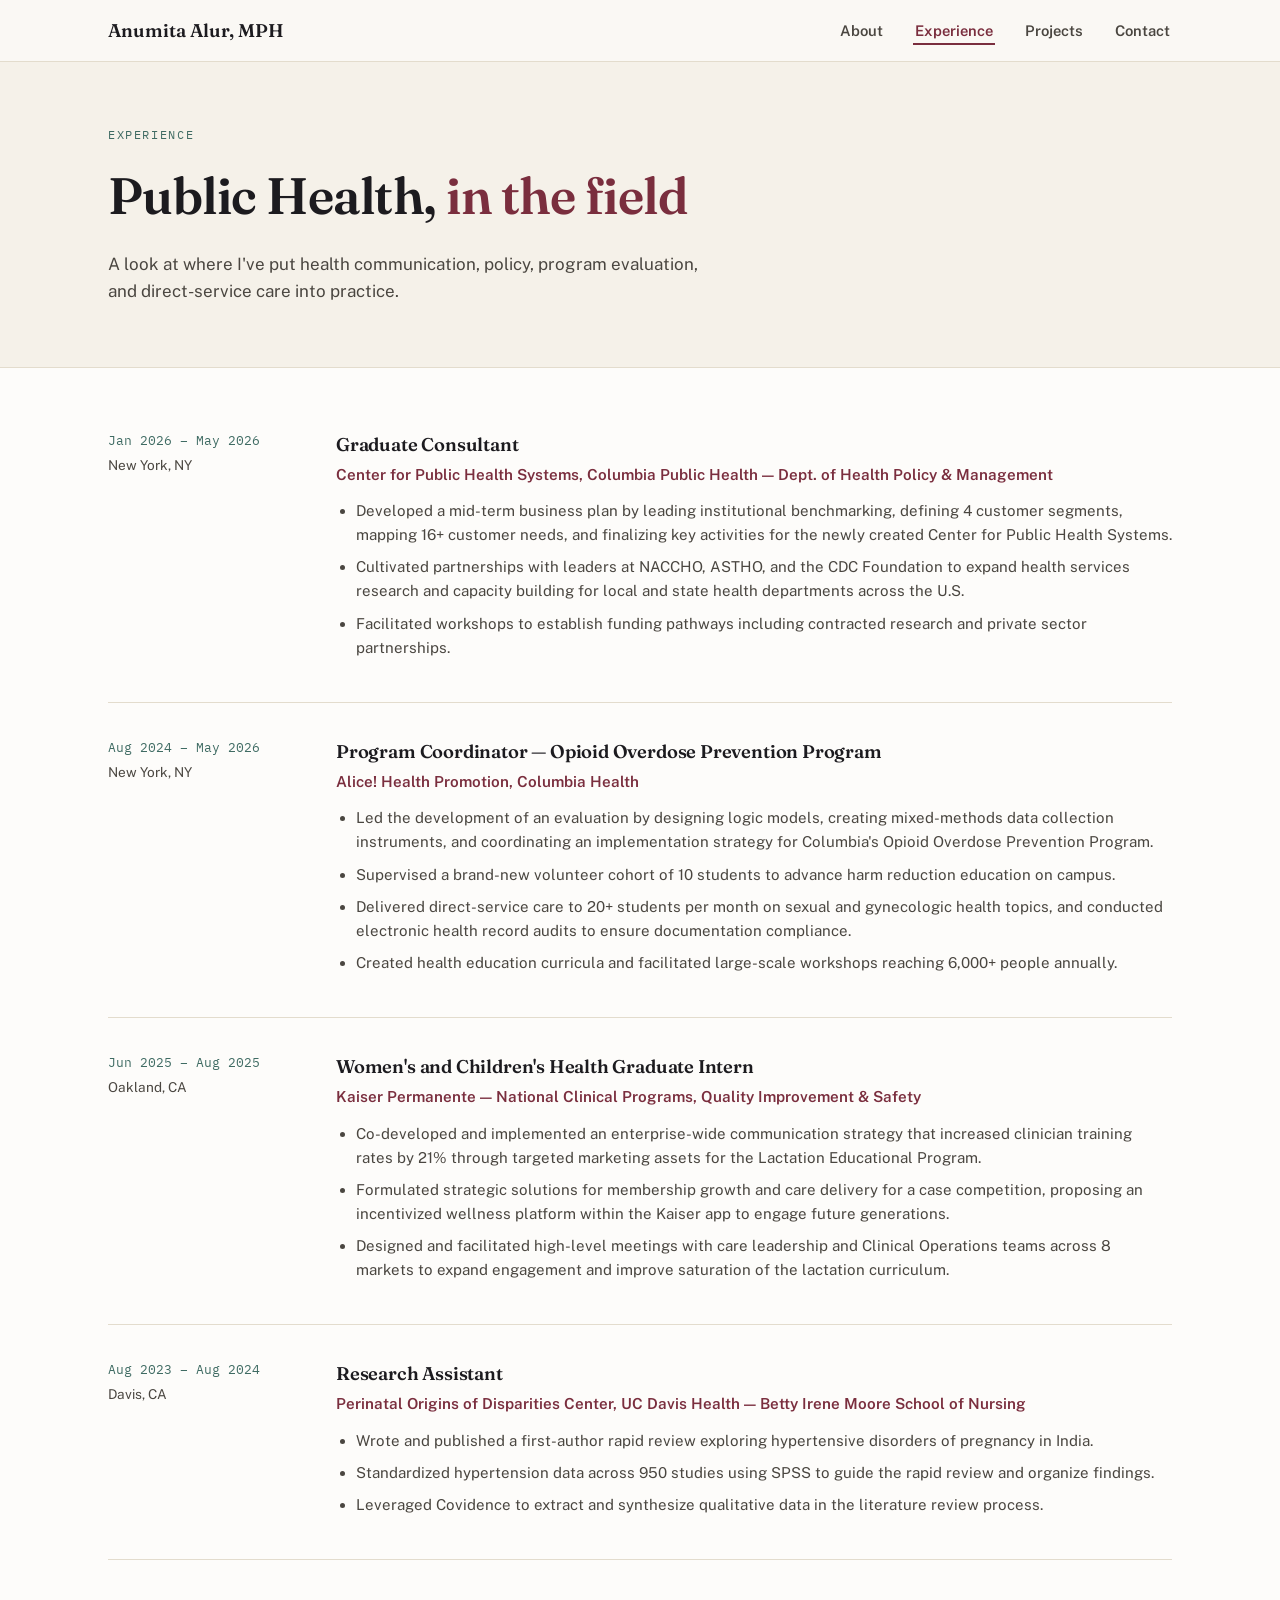
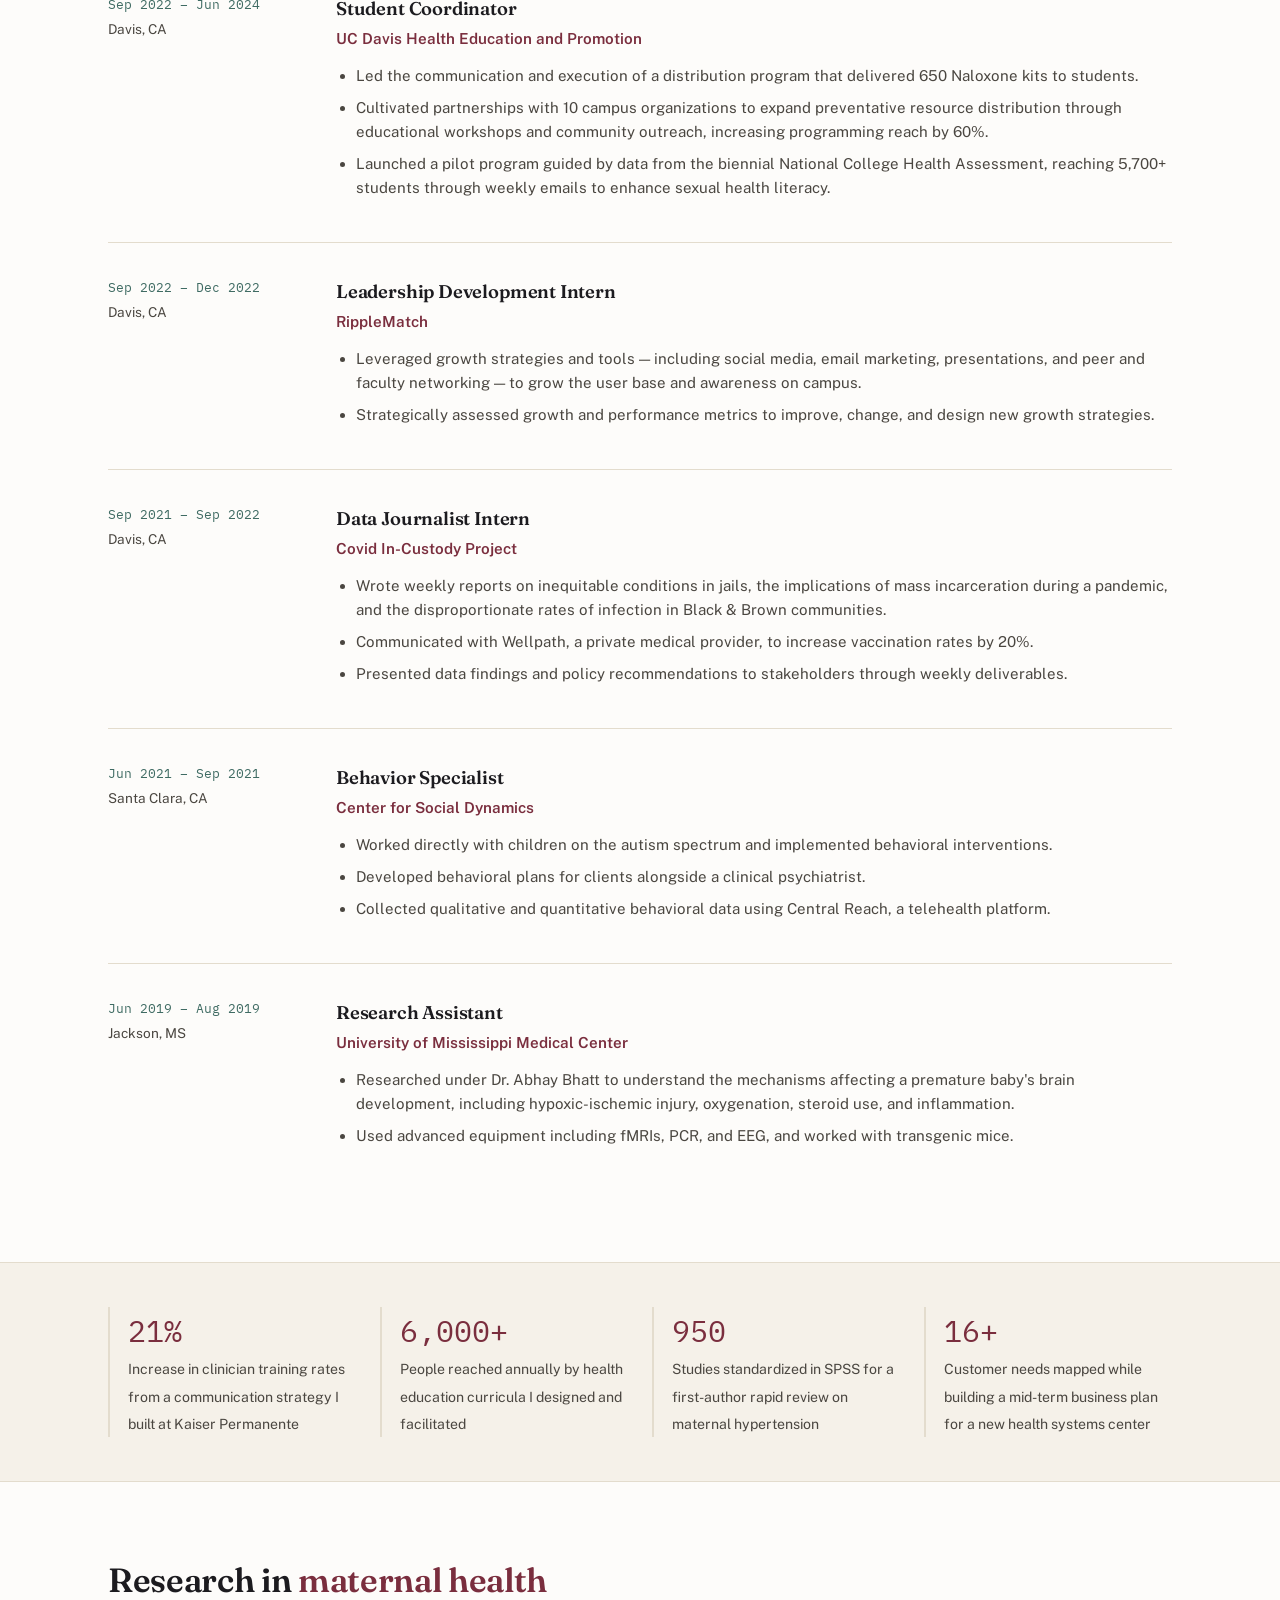
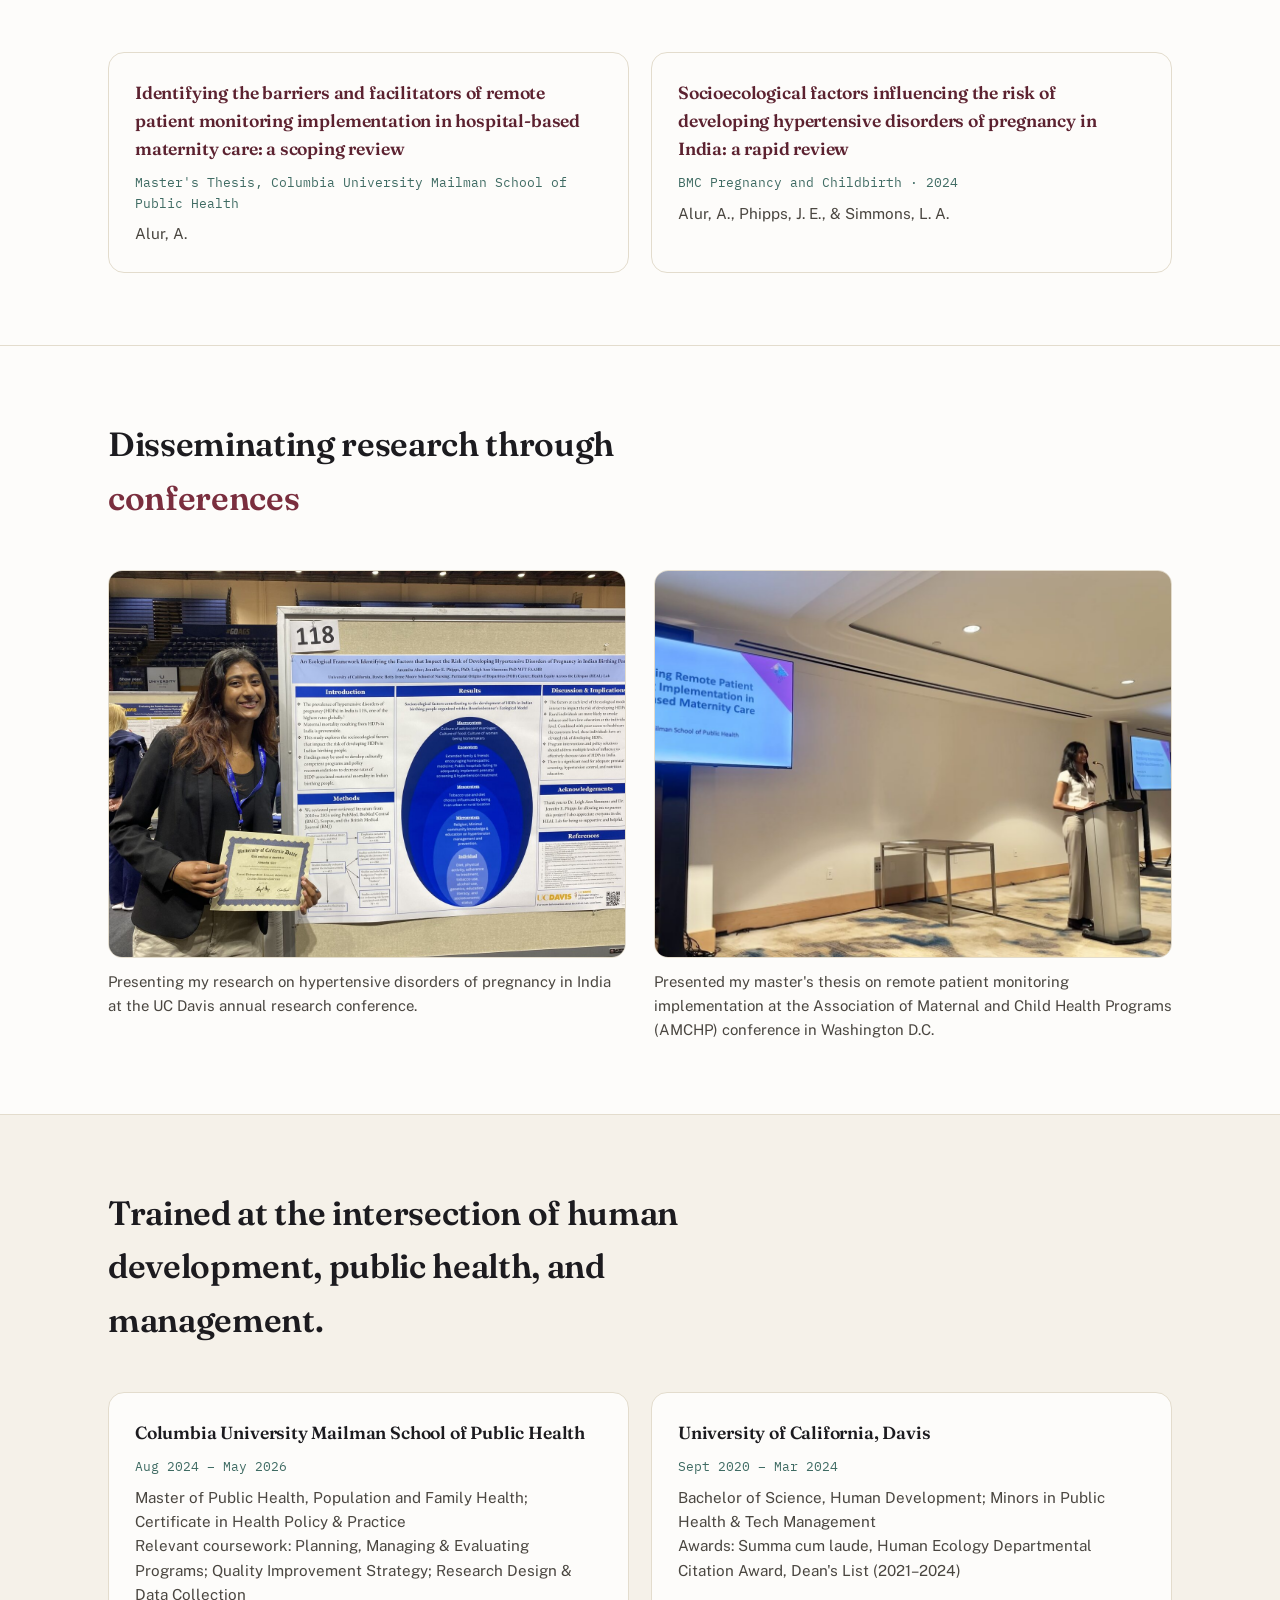
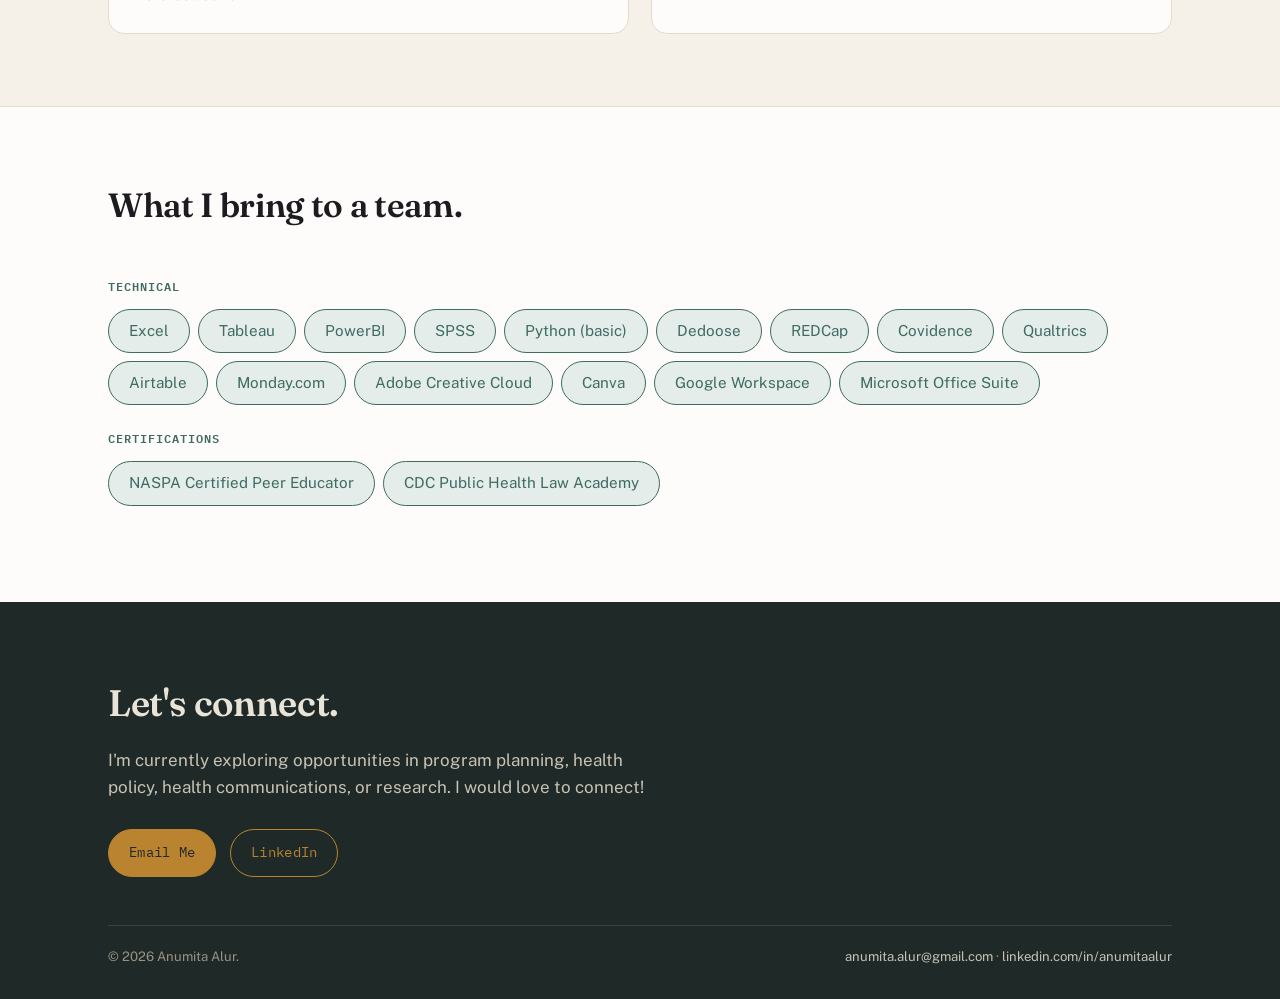
==== commit ed7d9516: "new projects tab" ====
--- a/experience.html
+++ b/experience.html
@@ -19,6 +19,7 @@
       <ul>
         <li><a href="index.html">About</a></li>
         <li><a href="experience.html" aria-current="page">Experience</a></li>
+        <li><a href="projects.html">Projects</a></li>
         <li><a href="index.html#connect">Contact</a></li>
       </ul>
     </nav>
